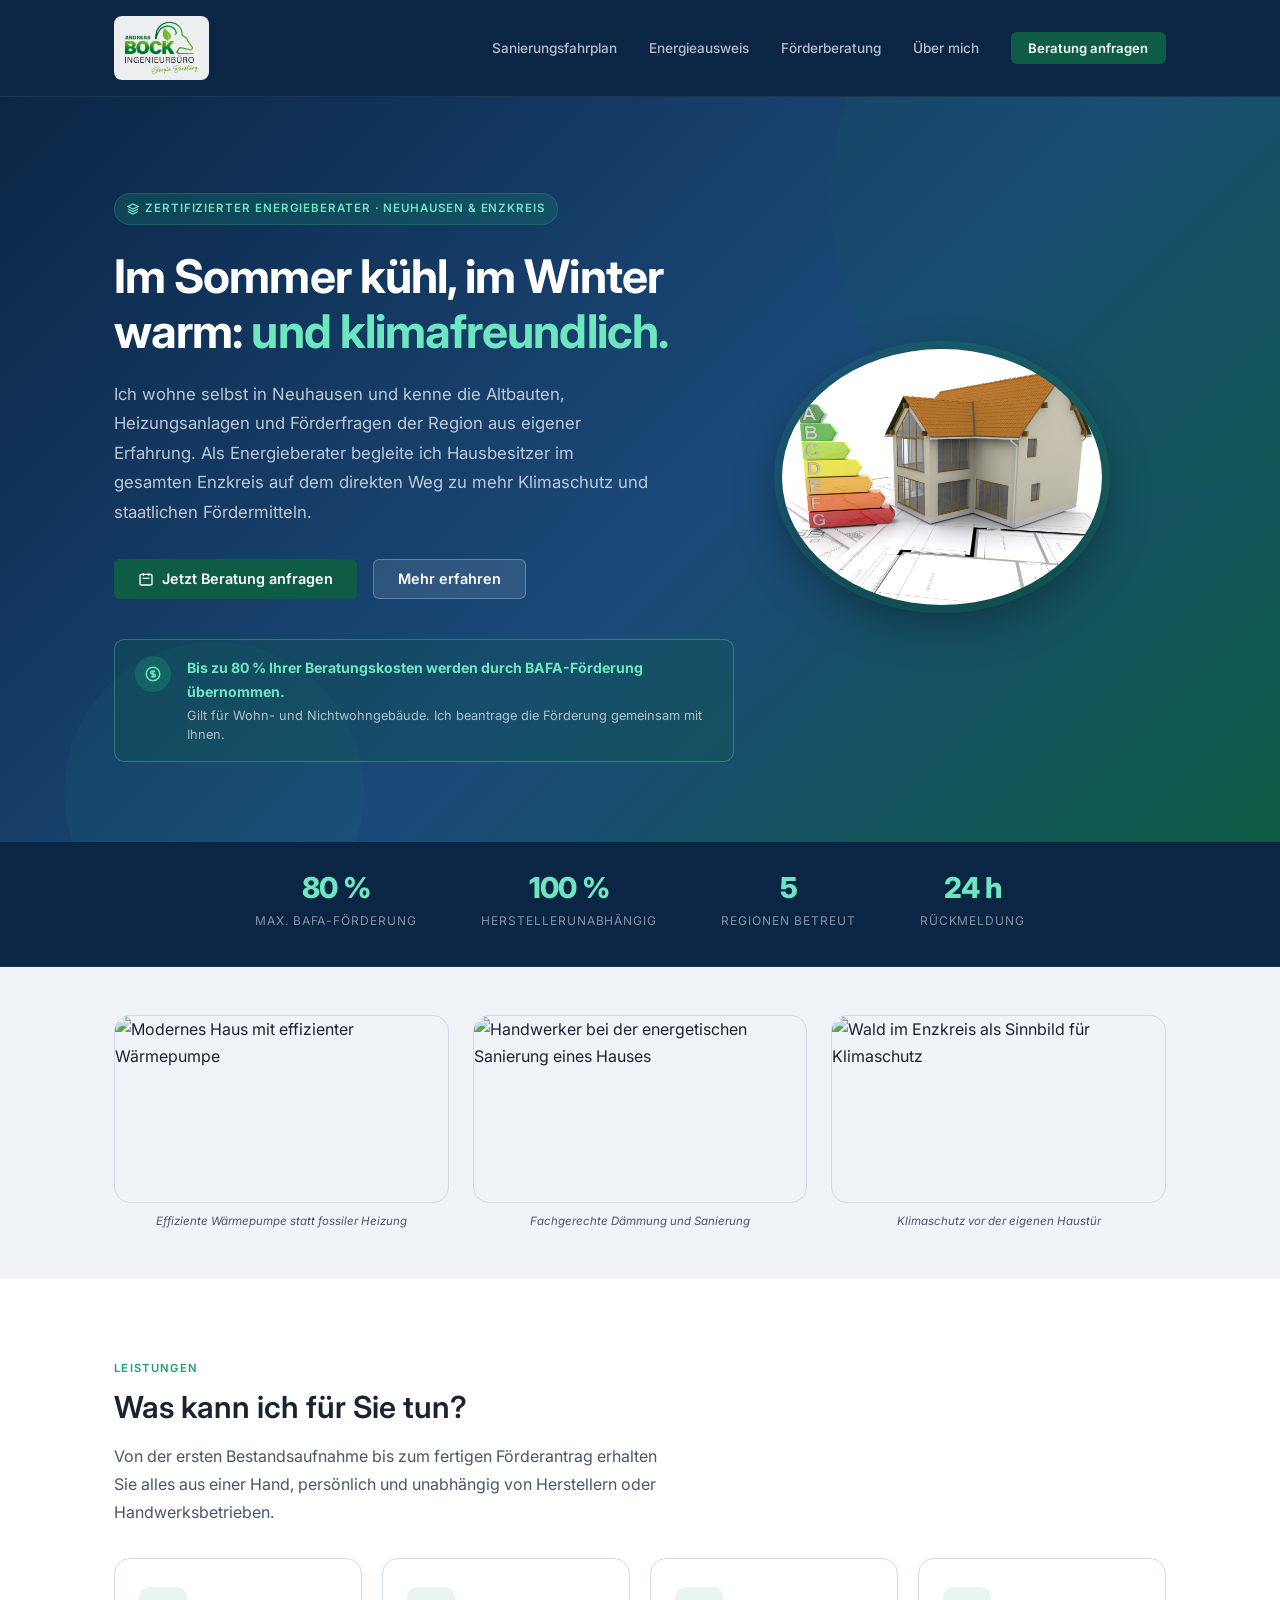
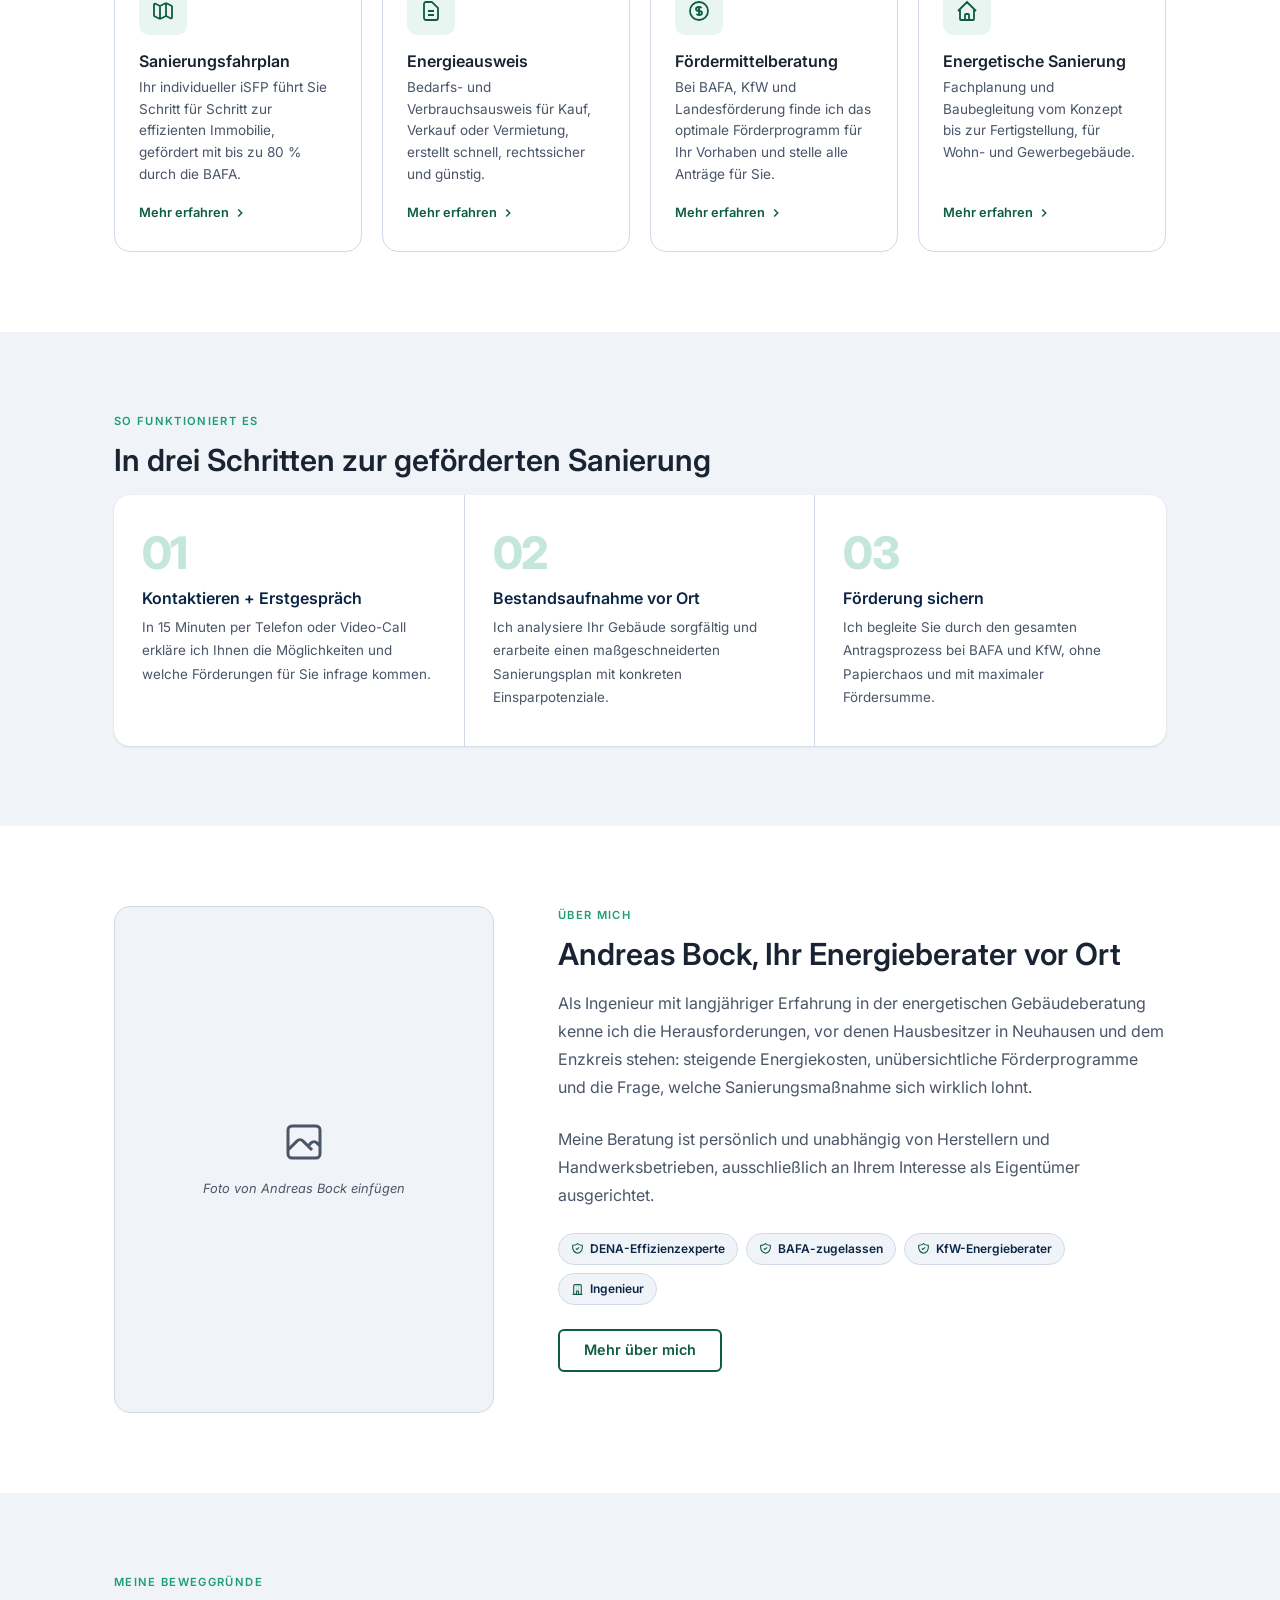
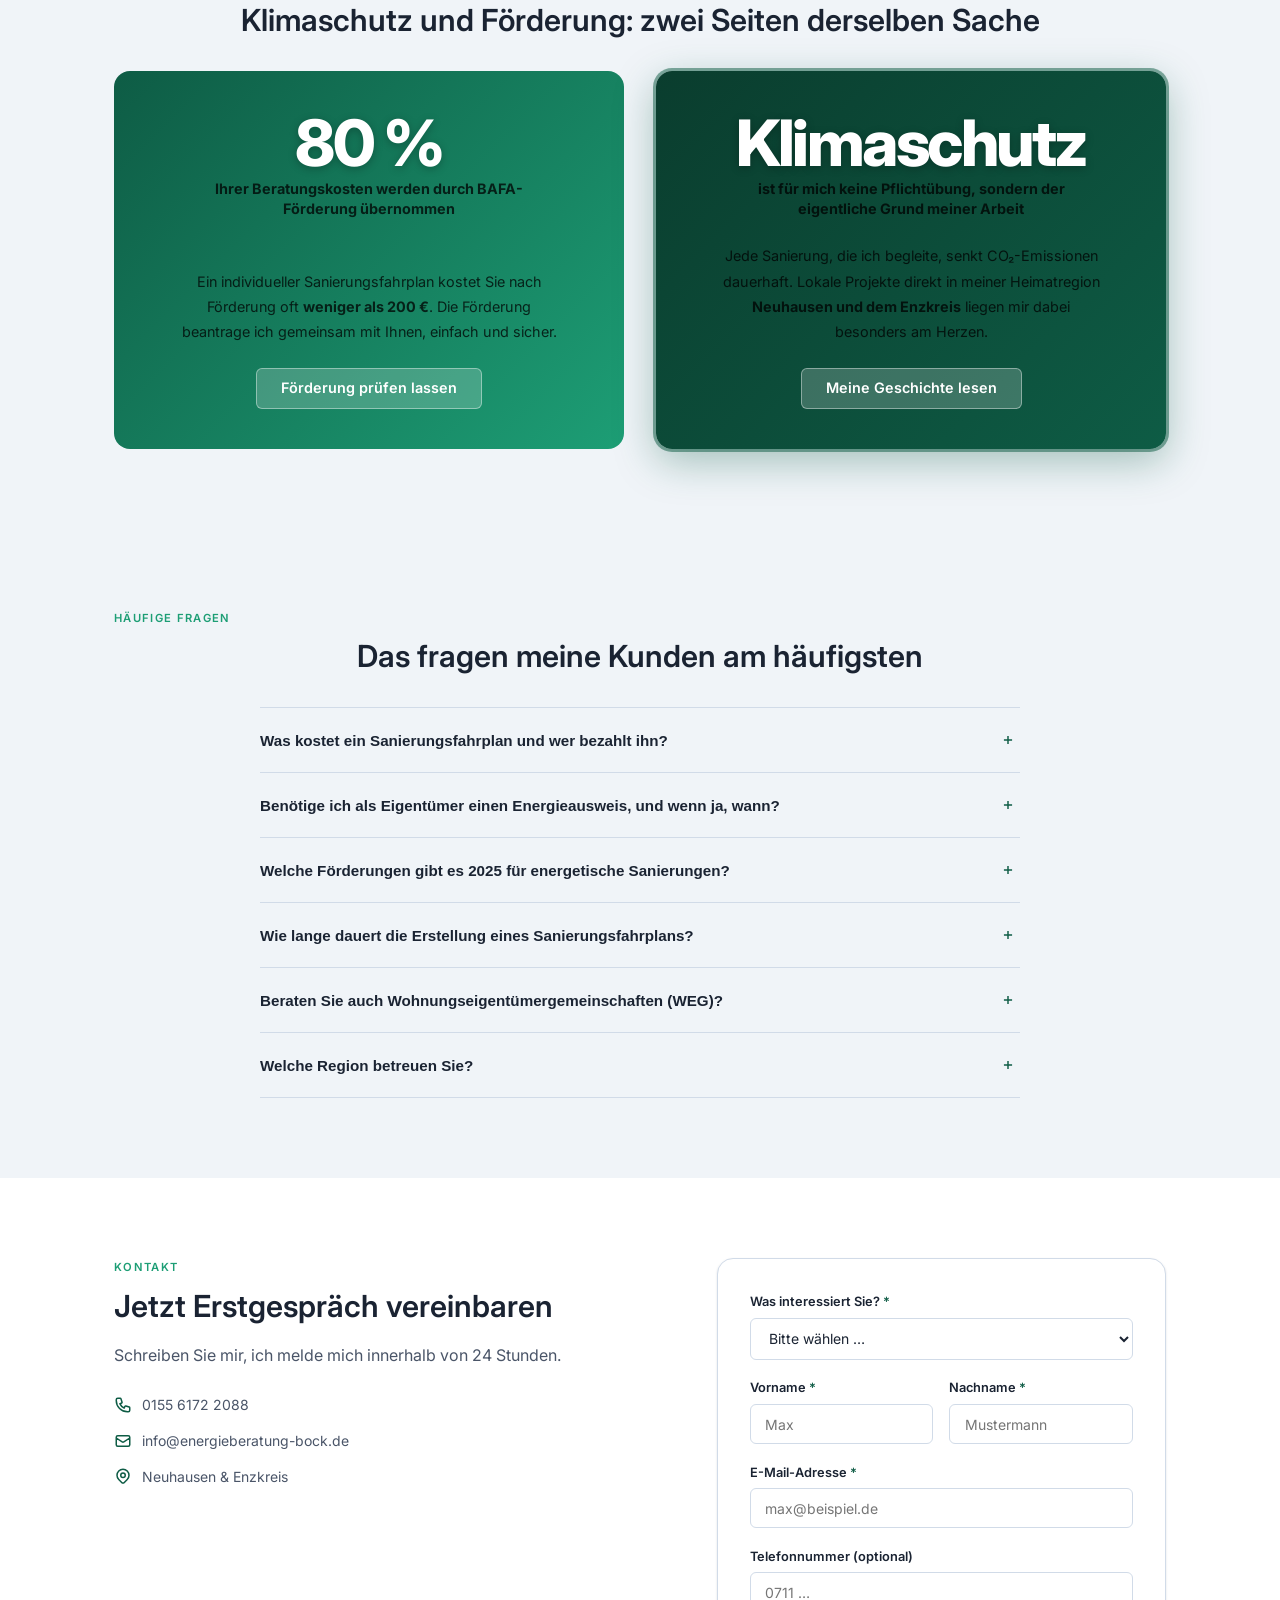
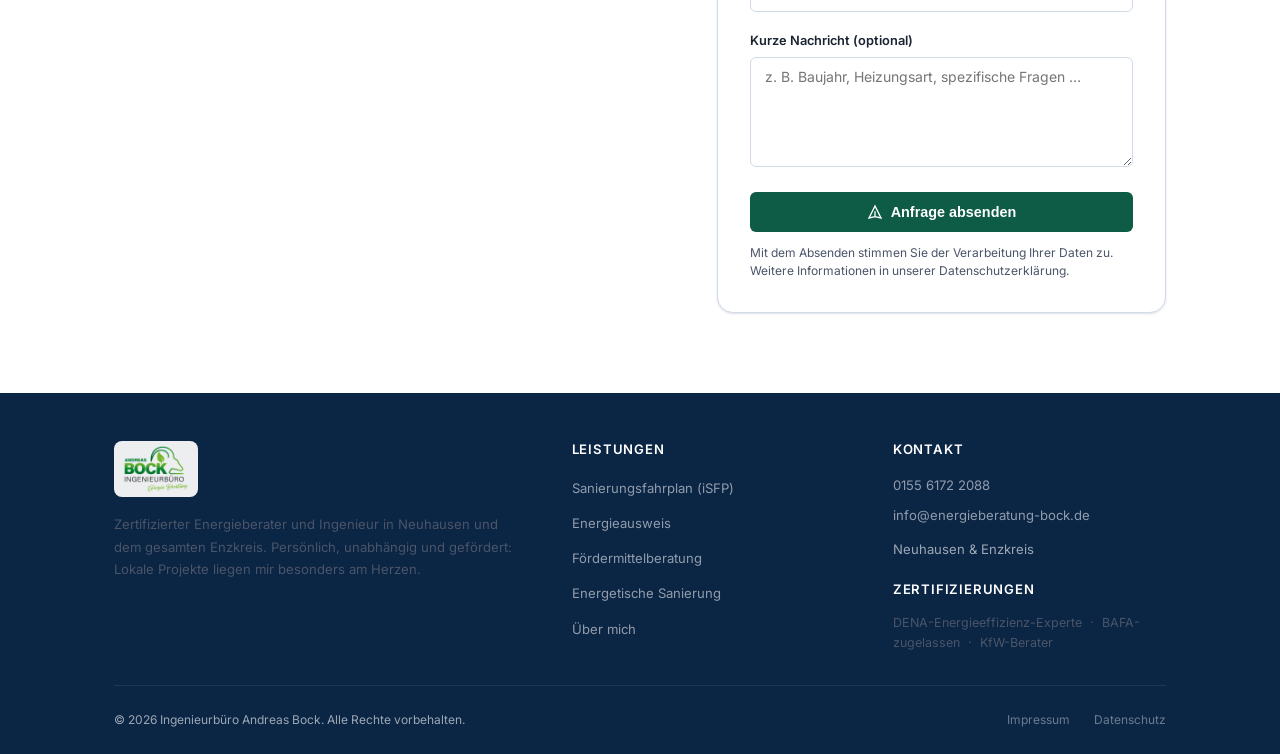
==== index.html @ 3889c7ac "Fingierte Kundenstimmen und Referenzprojekte entfernt - Testimonial-Sektion auf der Startseite entfe" ====
<!DOCTYPE html>
<html lang="de">
<head>
  <meta charset="UTF-8">
  <meta name="viewport" content="width=device-width, initial-scale=1.0">
  <title>Energieberatung Bock | Sanierungsfahrplan &amp; Förderberatung | Neuhausen / Enzkreis</title>
  <meta name="description" content="Zertifizierter Energieberater in Neuhausen und dem gesamten Enzkreis. Sanierungsfahrplan, Energieausweis und BAFA-Förderung bis 80 %. Persönlich, regional, klimabewusst. Jetzt kostenloses Erstgespräch anfragen.">
  <meta name="keywords" content="Energieberatung Neuhausen, Sanierungsfahrplan Enzkreis, Energieberater Pforzheim, BAFA Förderung Enzkreis, Energieausweis Tiefenbronn, iSFP Neuhausen, Klimaschutz Enzkreis">
  <meta name="author" content="Andreas Bock, Ingenieurbüro">
  <meta name="robots" content="index, follow">
  <link rel="canonical" href="https://energieberatung-bock.de/">
  <meta property="og:type" content="website">
  <meta property="og:url" content="https://energieberatung-bock.de/">
  <meta property="og:title" content="Energieberatung Bock | Sanierungsfahrplan &amp; Förderberatung | Neuhausen / Enzkreis">
  <meta property="og:description" content="Zertifizierter Energieberater in Neuhausen und dem Enzkreis. BAFA-Förderung bis 80 %. Persönlich, regional, klimabewusst.">
  <link rel="preconnect" href="https://fonts.googleapis.com">
  <link rel="preconnect" href="https://fonts.gstatic.com" crossorigin>
  <link href="https://fonts.googleapis.com/css2?family=Inter:wght@400;500;600;700;800&display=swap" rel="stylesheet">
  <link rel="stylesheet" href="css/style.css">
  <link rel="shortcut icon" href="favicon.ico">
  <link rel="icon" type="image/png" sizes="32x32" href="favicon.png">
  <link rel="apple-touch-icon" href="favicon.png">
</head>
<body>
  <div id="nav-mount"></div>

  <section class="hero" aria-labelledby="hero-heading">
    <div class="container">
      <div class="hero__inner">
        <div class="hero__content">
        <span class="hero__tag">
          <svg viewBox="0 0 24 24" fill="none" stroke="currentColor" stroke-width="2.5" aria-hidden="true" width="12" height="12"><path d="M12 2L2 7l10 5 10-5-10-5zM2 17l10 5 10-5M2 12l10 5 10-5"/></svg>
          Zertifizierter Energieberater &middot; Neuhausen &amp; Enzkreis
        </span>
        <h1 id="hero-heading">Im Sommer kühl, im Winter warm: <em>und klimafreundlich.</em></h1>
        <p class="hero__sub">Ich wohne selbst in Neuhausen und kenne die Altbauten, Heizungsanlagen und Förderfragen der Region aus eigener Erfahrung. Als Energieberater begleite ich Hausbesitzer im gesamten Enzkreis auf dem direkten Weg zu mehr Klimaschutz und staatlichen Fördermitteln.</p>
        <div class="hero__actions">
          <a href="#kontakt" class="btn btn--primary">
            <svg viewBox="0 0 24 24" fill="none" stroke="currentColor" stroke-width="2" aria-hidden="true" width="16" height="16"><path d="M8 7V3m8 4V3m-9 8h10M5 21h14a2 2 0 002-2V7a2 2 0 00-2-2H5a2 2 0 00-2 2v12a2 2 0 002 2z"/></svg>
            Jetzt Beratung anfragen
          </a>
          <a href="pages/sanierungsfahrplan.html" class="btn btn--ghost">Mehr erfahren</a>
        </div>
        <div class="foerder-banner" role="note">
          <div class="foerder-banner__icon" aria-hidden="true">
            <svg viewBox="0 0 24 24" fill="none" stroke="currentColor" stroke-width="2" width="18" height="18"><path d="M12 8c-1.657 0-3 .895-3 2s1.343 2 3 2 3 .895 3 2-1.343 2-3 2m0-8c1.11 0 2.08.402 2.599 1M12 8V7m0 1v8m0 0v1m0-1c-1.11 0-2.08-.402-2.599-1M21 12a9 9 0 11-18 0 9 9 0 0118 0z"/></svg>
          </div>
          <div class="foerder-banner__text">
            <strong>Bis zu 80 % Ihrer Beratungskosten werden durch BAFA-Förderung übernommen.</strong>
            <p>Gilt für Wohn- und Nichtwohngebäude. Ich beantrage die Förderung gemeinsam mit Ihnen.</p>
          </div>
        </div>
        </div>
        <div class="hero__image" aria-hidden="true">
          <img src="images/hero-energie-illustration.jpg" alt="Illustration der Energieeffizienzklassen A bis G" loading="eager">
        </div>
      </div>
    </div>
  </section>

  <div class="stats-bar">
    <div class="stats-bar__inner">
      <div class="stat"><span class="stat__number">80 %</span><span class="stat__label">Max. BAFA-Förderung</span></div>
      <div class="stat"><span class="stat__number">100 %</span><span class="stat__label">Herstellerunabhängig</span></div>
      <div class="stat"><span class="stat__number">5</span><span class="stat__label">Regionen betreut</span></div>
      <div class="stat"><span class="stat__number">24 h</span><span class="stat__label">Rückmeldung</span></div>
    </div>
  </div>

  <section class="section section--mist" aria-label="Bildergalerie: Energetische Sanierung und Klimaschutz" style="padding-top:3rem; padding-bottom:3rem;">
    <div class="container">
      <div class="grid-3">
        <div>
          <div class="illu-box illu-box--wide">
            <img src="https://images.unsplash.com/photo-1776860155275-eee24bfb1dee?fm=jpg&amp;q=80&amp;w=1200&amp;fit=crop" alt="Modernes Haus mit effizienter Wärmepumpe" loading="lazy">
          </div>
          <p class="illu-caption">Effiziente Wärmepumpe statt fossiler Heizung</p>
        </div>
        <div>
          <div class="illu-box illu-box--wide">
            <img src="https://images.unsplash.com/photo-1482731215275-a1f151646268?fm=jpg&amp;q=80&amp;w=1200&amp;fit=crop" alt="Handwerker bei der energetischen Sanierung eines Hauses" loading="lazy">
          </div>
          <p class="illu-caption">Fachgerechte Dämmung und Sanierung</p>
        </div>
        <div>
          <div class="illu-box illu-box--wide">
            <img src="https://images.unsplash.com/photo-1444419988131-046ed4e5ffd6?fm=jpg&amp;q=80&amp;w=1200&amp;fit=crop" alt="Wald im Enzkreis als Sinnbild für Klimaschutz" loading="lazy">
          </div>
          <p class="illu-caption">Klimaschutz vor der eigenen Haustür</p>
        </div>
      </div>
    </div>
  </section>

  <section class="section" id="leistungen" aria-labelledby="leistungen-heading">
    <div class="container">
      <span class="eyebrow">Leistungen</span>
      <h2 id="leistungen-heading" class="mb-2">Was kann ich für Sie tun?</h2>
      <p class="mb-4" style="max-width:560px;">Von der ersten Bestandsaufnahme bis zum fertigen Förderantrag erhalten Sie alles aus einer Hand, persönlich und unabhängig von Herstellern oder Handwerksbetrieben.</p>
      <div class="grid-4">
        <a href="pages/sanierungsfahrplan.html" class="kachel">
          <div class="kachel__icon" aria-hidden="true"><svg viewBox="0 0 24 24" fill="none" stroke="currentColor" stroke-width="1.8" width="24" height="24"><path d="M9 20l-5.447-2.724A1 1 0 013 16.382V5.618a1 1 0 011.447-.894L9 7m0 13l6-3m-6 3V7m6 10l4.553 2.276A1 1 0 0021 18.382V7.618a1 1 0 00-.553-.894L15 4m0 13V4m0 0L9 7"/></svg></div>
          <h3>Sanierungsfahrplan</h3>
          <p>Ihr individueller iSFP führt Sie Schritt für Schritt zur effizienten Immobilie, gefördert mit bis zu 80 % durch die BAFA.</p>
          <span class="kachel__link" aria-hidden="true">Mehr erfahren <svg viewBox="0 0 24 24" fill="none" stroke="currentColor" stroke-width="2.5" width="14" height="14"><path d="M9 18l6-6-6-6"/></svg></span>
        </a>
        <a href="pages/energieausweis.html" class="kachel">
          <div class="kachel__icon" aria-hidden="true"><svg viewBox="0 0 24 24" fill="none" stroke="currentColor" stroke-width="1.8" width="24" height="24"><path d="M9 12h6m-6 4h6m2 5H7a2 2 0 01-2-2V5a2 2 0 012-2h5.586a1 1 0 01.707.293l5.414 5.414a1 1 0 01.293.707V19a2 2 0 01-2 2z"/></svg></div>
          <h3>Energieausweis</h3>
          <p>Bedarfs- und Verbrauchsausweis für Kauf, Verkauf oder Vermietung, erstellt schnell, rechtssicher und günstig.</p>
          <span class="kachel__link" aria-hidden="true">Mehr erfahren <svg viewBox="0 0 24 24" fill="none" stroke="currentColor" stroke-width="2.5" width="14" height="14"><path d="M9 18l6-6-6-6"/></svg></span>
        </a>
        <a href="pages/foerdermittelberatung.html" class="kachel">
          <div class="kachel__icon" aria-hidden="true"><svg viewBox="0 0 24 24" fill="none" stroke="currentColor" stroke-width="1.8" width="24" height="24"><path d="M12 8c-1.657 0-3 .895-3 2s1.343 2 3 2 3 .895 3 2-1.343 2-3 2m0-8c1.11 0 2.08.402 2.599 1M12 8V7m0 1v8m0 0v1m0-1c-1.11 0-2.08-.402-2.599-1M21 12a9 9 0 11-18 0 9 9 0 0118 0z"/></svg></div>
          <h3>Fördermittelberatung</h3>
          <p>Bei BAFA, KfW und Landesförderung finde ich das optimale Förderprogramm für Ihr Vorhaben und stelle alle Anträge für Sie.</p>
          <span class="kachel__link" aria-hidden="true">Mehr erfahren <svg viewBox="0 0 24 24" fill="none" stroke="currentColor" stroke-width="2.5" width="14" height="14"><path d="M9 18l6-6-6-6"/></svg></span>
        </a>
        <a href="pages/energetische-sanierung.html" class="kachel">
          <div class="kachel__icon" aria-hidden="true"><svg viewBox="0 0 24 24" fill="none" stroke="currentColor" stroke-width="1.8" width="24" height="24"><path d="M3 12l2-2m0 0l7-7 7 7M5 10v10a1 1 0 001 1h3m10-11l2 2m-2-2v10a1 1 0 01-1 1h-3m-6 0a1 1 0 001-1v-4a1 1 0 011-1h2a1 1 0 011 1v4a1 1 0 001 1m-6 0h6"/></svg></div>
          <h3>Energetische Sanierung</h3>
          <p>Fachplanung und Baubegleitung vom Konzept bis zur Fertigstellung, für Wohn- und Gewerbegebäude.</p>
          <span class="kachel__link" aria-hidden="true">Mehr erfahren <svg viewBox="0 0 24 24" fill="none" stroke="currentColor" stroke-width="2.5" width="14" height="14"><path d="M9 18l6-6-6-6"/></svg></span>
        </a>
      </div>
    </div>
  </section>

  <section class="section section--mist" aria-labelledby="prozess-heading">
    <div class="container">
      <span class="eyebrow">So funktioniert es</span>
      <h2 id="prozess-heading" class="mb-2">In drei Schritten zur geförderten Sanierung</h2>
      <div class="prozess-steps">
        <div class="prozess-step"><div class="prozess-step__num">01</div><h3>Kontaktieren + Erstgespräch</h3><p>In 15 Minuten per Telefon oder Video-Call erkläre ich Ihnen die Möglichkeiten und welche Förderungen für Sie infrage kommen.</p></div>
        <div class="prozess-step"><div class="prozess-step__num">02</div><h3>Bestandsaufnahme vor Ort</h3><p>Ich analysiere Ihr Gebäude sorgfältig und erarbeite einen maßgeschneiderten Sanierungsplan mit konkreten Einsparpotenziale.</p></div>
        <div class="prozess-step"><div class="prozess-step__num">03</div><h3>Förderung sichern</h3><p>Ich begleite Sie durch den gesamten Antragsprozess bei BAFA und KfW, ohne Papierchaos und mit maximaler Fördersumme.</p></div>
      </div>
    </div>
  </section>

  <section class="section" aria-labelledby="ueber-heading">
    <div class="container">
      <div class="ueber-grid">
        <div class="illu-box illu-box--tall" style="display:flex; align-items:center; justify-content:center; flex-direction:column; gap:0.75rem; background:var(--mist);">
          <svg viewBox="0 0 24 24" fill="none" stroke="var(--slate)" stroke-width="1.5" width="48" height="48" aria-hidden="true"><path d="M4 16l4.586-4.586a2 2 0 012.828 0L16 16m-2-2l1.586-1.586a2 2 0 012.828 0L20 14M14 8h.01M6 20h12a2 2 0 002-2V6a2 2 0 00-2-2H6a2 2 0 00-2 2v12a2 2 0 002 2z"/></svg>
          <p style="font-size:0.8rem; color:var(--slate); font-style:italic; text-align:center; padding:0 1.5rem;">Foto von Andreas Bock einfügen</p>
        </div>
        <div>
          <span class="eyebrow">Über mich</span>
          <h2 id="ueber-heading" class="mb-2">Andreas Bock, Ihr Energieberater vor Ort</h2>
          <p class="mb-3">Als Ingenieur mit langjähriger Erfahrung in der energetischen Gebäudeberatung kenne ich die Herausforderungen, vor denen Hausbesitzer in Neuhausen und dem Enzkreis stehen: steigende Energiekosten, unübersichtliche Förderprogramme und die Frage, welche Sanierungsmaßnahme sich wirklich lohnt.</p>
          <p class="mb-3">Meine Beratung ist persönlich und unabhängig von Herstellern und Handwerksbetrieben, ausschließlich an Ihrem Interesse als Eigentümer ausgerichtet.</p>
          <div class="zertifikate">
            <span class="zert-badge"><svg viewBox="0 0 24 24" fill="none" stroke="currentColor" stroke-width="2" width="13" height="13" aria-hidden="true"><path d="M9 12l2 2 4-4m5.618-4.016A11.955 11.955 0 0112 2.944a11.955 11.955 0 01-8.618 3.04A12.02 12.02 0 003 9c0 5.591 3.824 10.29 9 11.622 5.176-1.332 9-6.03 9-11.622 0-1.042-.133-2.052-.382-3.016z"/></svg>DENA-Effizienzexperte</span>
            <span class="zert-badge"><svg viewBox="0 0 24 24" fill="none" stroke="currentColor" stroke-width="2" width="13" height="13" aria-hidden="true"><path d="M9 12l2 2 4-4m5.618-4.016A11.955 11.955 0 0112 2.944a11.955 11.955 0 01-8.618 3.04A12.02 12.02 0 003 9c0 5.591 3.824 10.29 9 11.622 5.176-1.332 9-6.03 9-11.622 0-1.042-.133-2.052-.382-3.016z"/></svg>BAFA-zugelassen</span>
            <span class="zert-badge"><svg viewBox="0 0 24 24" fill="none" stroke="currentColor" stroke-width="2" width="13" height="13" aria-hidden="true"><path d="M9 12l2 2 4-4m5.618-4.016A11.955 11.955 0 0112 2.944a11.955 11.955 0 01-8.618 3.04A12.02 12.02 0 003 9c0 5.591 3.824 10.29 9 11.622 5.176-1.332 9-6.03 9-11.622 0-1.042-.133-2.052-.382-3.016z"/></svg>KfW-Energieberater</span>
            <span class="zert-badge"><svg viewBox="0 0 24 24" fill="none" stroke="currentColor" stroke-width="2" width="13" height="13" aria-hidden="true"><path d="M19 21V5a2 2 0 00-2-2H7a2 2 0 00-2 2v16m14 0h2m-2 0h-5m-9 0H3m2 0h5M9 7h1m-1 4h1m4-4h1m-1 4h1m-5 10v-5a1 1 0 011-1h2a1 1 0 011 1v5m-4 0h4"/></svg>Ingenieur</span>
          </div>
          <div class="mt-3"><a href="pages/ueber-mich.html" class="btn btn--outline">Mehr über mich</a></div>
        </div>
      </div>
    </div>
  </section>

  <section class="section section--mist" aria-labelledby="werte-heading">
    <div class="container">
      <span class="eyebrow">Meine Beweggründe</span>
      <h2 id="werte-heading" class="mb-4 text-center">Klimaschutz und Förderung: zwei Seiten derselben Sache</h2>
      <div class="grid-2 grid-2--stretch">
        <div class="foerder-highlight">
          <div class="foerder-highlight__num" aria-label="80 Prozent">80 %</div>
          <p class="foerder-highlight__label">Ihrer Beratungskosten werden durch BAFA-Förderung übernommen</p>
          <p>Ein individueller Sanierungsfahrplan kostet Sie nach Förderung oft <strong>weniger als 200 €</strong>. Die Förderung beantrage ich gemeinsam mit Ihnen, einfach und sicher.</p>
          <a href="#kontakt" class="btn btn--primary" style="background:rgba(255,255,255,0.2);border:1px solid rgba(255,255,255,0.4);">Förderung prüfen lassen</a>
        </div>
        <div class="foerder-highlight foerder-highlight--klima" style="background:linear-gradient(135deg, #0a3d2e, var(--forest));">
          <div class="foerder-highlight__num" aria-label="Klimaschutz">Klimaschutz</div>
          <p class="foerder-highlight__label">ist für mich keine Pflichtübung, sondern der eigentliche Grund meiner Arbeit</p>
          <p>Jede Sanierung, die ich begleite, senkt CO₂-Emissionen dauerhaft. Lokale Projekte direkt in meiner Heimatregion <strong>Neuhausen und dem Enzkreis</strong> liegen mir dabei besonders am Herzen.</p>
          <a href="pages/ueber-mich.html" class="btn btn--primary" style="background:rgba(255,255,255,0.2);border:1px solid rgba(255,255,255,0.4);">Meine Geschichte lesen</a>
        </div>
      </div>
    </div>
  </section>

  <section class="section section--mist" id="faq" aria-labelledby="faq-heading">
    <div class="container">
      <span class="eyebrow">Häufige Fragen</span>
      <h2 id="faq-heading" class="mb-4 text-center">Das fragen meine Kunden am häufigsten</h2>
      <div class="faq-list">
        <div class="faq-item"><button class="faq-btn" aria-expanded="false"><span class="faq-btn__text">Was kostet ein Sanierungsfahrplan und wer bezahlt ihn?</span><span class="faq-btn__icon" aria-hidden="true"><svg viewBox="0 0 24 24" fill="none" stroke="currentColor" stroke-width="2.5" width="14" height="14"><path d="M12 5v14M5 12h14"/></svg></span></button><div class="faq-answer"><p>Die Gesamtkosten für einen individuellen Sanierungsfahrplan (iSFP) liegen je nach Gebäudegröße zwischen 1.500 und 2.500 &euro;. Die BAFA fördert die Erstellung mit bis zu 80 % des Beratungshonorars, Ihr Eigenanteil beträgt damit häufig weniger als 200 &euro;. Ich beantrage die Förderung vollständig für Sie.</p></div></div>
        <div class="faq-item"><button class="faq-btn" aria-expanded="false"><span class="faq-btn__text">Benötige ich als Eigentümer einen Energieausweis, und wenn ja, wann?</span><span class="faq-btn__icon" aria-hidden="true"><svg viewBox="0 0 24 24" fill="none" stroke="currentColor" stroke-width="2.5" width="14" height="14"><path d="M12 5v14M5 12h14"/></svg></span></button><div class="faq-answer"><p>Ja. Laut Gebäudeenergiegesetz (GEG) ist ein gültiger Energieausweis bei Verkauf, Neuvermietung und Verpachtung Pflicht. Er muss Interessenten bei der Besichtigung vorgelegt werden. Fehlt er, droht ein Bußgeld von bis zu 15.000 &euro;. Ich stelle ihn rechtssicher in fünf bis sieben Werktagen aus.</p></div></div>
        <div class="faq-item"><button class="faq-btn" aria-expanded="false"><span class="faq-btn__text">Welche Förderungen gibt es 2025 für energetische Sanierungen?</span><span class="faq-btn__icon" aria-hidden="true"><svg viewBox="0 0 24 24" fill="none" stroke="currentColor" stroke-width="2.5" width="14" height="14"><path d="M12 5v14M5 12h14"/></svg></span></button><div class="faq-answer"><p>Die wichtigsten Programme 2025 sind: BEG über die KfW mit Zuschüssen oder Krediten, BAFA-Förderung für Energieberatung und Sanierungsplanung sowie Landesförderungen in Baden-Württemberg. Die optimale Kombination erarbeiten wir gemeinsam im Erstgespräch.</p></div></div>
        <div class="faq-item"><button class="faq-btn" aria-expanded="false"><span class="faq-btn__text">Wie lange dauert die Erstellung eines Sanierungsfahrplans?</span><span class="faq-btn__icon" aria-hidden="true"><svg viewBox="0 0 24 24" fill="none" stroke="currentColor" stroke-width="2.5" width="14" height="14"><path d="M12 5v14M5 12h14"/></svg></span></button><div class="faq-answer"><p>Nach dem Ortstermin dauert die Erstellung des iSFP in der Regel zwei bis vier Wochen. Anschließend stelle ich Ihnen den fertigen Fahrplan vor und beantrage direkt die BAFA-Förderung.</p></div></div>
        <div class="faq-item"><button class="faq-btn" aria-expanded="false"><span class="faq-btn__text">Beraten Sie auch Wohnungseigentümergemeinschaften (WEG)?</span><span class="faq-btn__icon" aria-hidden="true"><svg viewBox="0 0 24 24" fill="none" stroke="currentColor" stroke-width="2.5" width="14" height="14"><path d="M12 5v14M5 12h14"/></svg></span></button><div class="faq-answer"><p>Ja, ich berate Eigentümer von Einfamilienhäusern, WEGs, Mehrfamilienhäuser und Gewerbeimmobilien. Für WEGs gibt es spezielle Förderprogramme, sprechen Sie mich einfach an. Das Erstgespräch ist immer kostenlos.</p></div></div>
        <div class="faq-item"><button class="faq-btn" aria-expanded="false"><span class="faq-btn__text">Welche Region betreuen Sie?</span><span class="faq-btn__icon" aria-hidden="true"><svg viewBox="0 0 24 24" fill="none" stroke="currentColor" stroke-width="2.5" width="14" height="14"><path d="M12 5v14M5 12h14"/></svg></span></button><div class="faq-answer"><p>Mein Einzugsgebiet ist in erster Linie Neuhausen und der gesamte Enzkreis, dazu zähle ich auch Pforzheim, Tiefenbronn, Bad Liebenzell und Weil der Stadt. Lokale Projekte direkt in meiner Heimatregion liegen mir besonders am Herzen. Bei Bedarf berate ich auch in etwas weiter entfernten Gemeinden, sprechen Sie mich dazu einfach an.</p></div></div>
      </div>
      <script type="application/ld+json">{"@context":"https://schema.org","@type":"FAQPage","mainEntity":[{"@type":"Question","name":"Was kostet ein Sanierungsfahrplan und wer bezahlt ihn?","acceptedAnswer":{"@type":"Answer","text":"Kosten 1.500 bis 2.500 €, BAFA fördert bis 80 %, Eigenanteil oft unter 200 €."}},{"@type":"Question","name":"Benötige ich als Eigentümer einen Energieausweis?","acceptedAnswer":{"@type":"Answer","text":"Ja, bei Verkauf/Vermietung laut GEG Pflicht. Fehlt er, drohen bis 15.000 € Bußgeld."}},{"@type":"Question","name":"Welche Förderungen gibt es 2025?","acceptedAnswer":{"@type":"Answer","text":"BEG (KfW), BAFA-Energieberatung, Landesförderung Baden-Württemberg."}}]}</script>
    </div>
  </section>

  <section class="section" id="kontakt" aria-labelledby="kontakt-heading">
    <div class="container">
      <div class="kontakt-wrapper">
        <div class="kontakt-info">
          <span class="eyebrow">Kontakt</span>
          <h2 id="kontakt-heading">Jetzt Erstgespräch vereinbaren</h2>
          <p>Schreiben Sie mir, ich melde mich innerhalb von 24 Stunden.</p>
          <div class="kontakt-details">
            <div class="kontakt-detail"><svg viewBox="0 0 24 24" fill="none" stroke="currentColor" stroke-width="2" width="18" height="18" aria-hidden="true"><path d="M3 5a2 2 0 012-2h3.28a1 1 0 01.948.684l1.498 4.493a1 1 0 01-.502 1.21l-2.257 1.13a11.042 11.042 0 005.516 5.516l1.13-2.257a1 1 0 011.21-.502l4.493 1.498a1 1 0 01.684.949V19a2 2 0 01-2 2h-1C9.716 21 3 14.284 3 6V5z"/></svg><a href="tel:+4915561722088">0155 6172 2088</a></div>
            <div class="kontakt-detail"><svg viewBox="0 0 24 24" fill="none" stroke="currentColor" stroke-width="2" width="18" height="18" aria-hidden="true"><path d="M3 8l7.89 5.26a2 2 0 002.22 0L21 8M5 19h14a2 2 0 002-2V7a2 2 0 00-2-2H5a2 2 0 00-2 2v10a2 2 0 002 2z"/></svg><a href="mailto:info@energieberatung-bock.de">info@energieberatung-bock.de</a></div>
            <div class="kontakt-detail"><svg viewBox="0 0 24 24" fill="none" stroke="currentColor" stroke-width="2" width="18" height="18" aria-hidden="true"><path d="M17.657 16.657L13.414 20.9a1.998 1.998 0 01-2.827 0l-4.244-4.243a8 8 0 1111.314 0z"/><path d="M15 11a3 3 0 11-6 0 3 3 0 016 0z"/></svg><span>Neuhausen &amp; Enzkreis</span></div>
          </div>
        </div>
        <div class="form-card">
          <form id="kontaktform" novalidate aria-label="Kontaktformular">
            <div class="form-group"><label for="interesse">Was interessiert Sie? <span aria-hidden="true" style="color:var(--forest);">*</span></label><select id="interesse" name="interesse" required><option value="">Bitte wählen …</option><option value="sanierungsfahrplan">Sanierungsfahrplan (iSFP)</option><option value="energieausweis">Energieausweis</option><option value="foerderberatung">Fördermittelberatung (BAFA / KfW)</option><option value="sanierung">Energetische Sanierung / Baubegleitung</option><option value="sonstiges">Allgemeine Frage</option></select></div>
            <div class="form-row">
              <div class="form-group"><label for="vorname">Vorname <span aria-hidden="true" style="color:var(--forest);">*</span></label><input type="text" id="vorname" name="vorname" placeholder="Max" required autocomplete="given-name"></div>
              <div class="form-group"><label for="nachname">Nachname <span aria-hidden="true" style="color:var(--forest);">*</span></label><input type="text" id="nachname" name="nachname" placeholder="Mustermann" required autocomplete="family-name"></div>
            </div>
            <div class="form-group"><label for="email">E-Mail-Adresse <span aria-hidden="true" style="color:var(--forest);">*</span></label><input type="email" id="email" name="email" placeholder="max@beispiel.de" required autocomplete="email"></div>
            <div class="form-group"><label for="telefon">Telefonnummer (optional)</label><input type="tel" id="telefon" name="telefon" placeholder="0711 …" autocomplete="tel"></div>
            <div class="form-group"><label for="nachricht">Kurze Nachricht (optional)</label><textarea id="nachricht" name="nachricht" placeholder="z. B. Baujahr, Heizungsart, spezifische Fragen …"></textarea></div>
            <button type="submit" class="btn btn--primary btn--full"><svg viewBox="0 0 24 24" fill="none" stroke="currentColor" stroke-width="2" width="16" height="16" aria-hidden="true"><path d="M12 19l9 2-9-18-9 18 9-2zm0 0v-8"/></svg>Anfrage absenden</button>
            <p class="form-note">Mit dem Absenden stimmen Sie der Verarbeitung Ihrer Daten zu. Weitere Informationen in unserer <a href="pages/datenschutz.html">Datenschutzerklärung</a>.</p>
            <p class="form-error" id="form-error" role="alert" style="display:none; color:#C0392B; font-size:0.85rem; margin-top:0.75rem;"></p>
          </form>
          <div class="form-success" id="form-success" role="status" aria-live="polite">Vielen Dank für Ihre Anfrage! Ich melde mich innerhalb von 24 Stunden.</div>
        </div>
      </div>
    </div>
  </section>

  <div id="footer-mount"></div>
  <script src="js/components.js"></script>
  <script src="js/main.js"></script>
</body>
</html>
---- css/style.css ----
/* ============================================================
   ENERGIEBERATUNG BOCK — Design System
   Palette:
     Navy      #0B2545  (primary, nav, footer)
     Steel     #1B4A7A  (hero gradient mid)
     Forest    #0E5C45  (accent green, CTAs)
     Moss      #1D9E75  (hover, highlights)
     Mist      #F0F4F8  (section backgrounds)
     Chalk     #FFFFFF  (cards, surfaces)
     Ink       #1A2332  (body text)
     Slate     #4A5568  (secondary text)
     Border    #D1DBE8  (dividers, card borders)
   ============================================================ */

:root {
  --navy:   #0B2545;
  --steel:  #1B4A7A;
  --forest: #0E5C45;
  --moss:   #1D9E75;
  --mist:   #F0F4F8;
  --chalk:  #FFFFFF;
  --ink:    #1A2332;
  --slate:  #4A5568;
  --border: #D1DBE8;
  --radius-sm: 6px;
  --radius-md: 10px;
  --radius-lg: 16px;
  --shadow-sm: 0 1px 3px rgba(11,37,69,0.08), 0 1px 2px rgba(11,37,69,0.06);
  --shadow-md: 0 4px 16px rgba(11,37,69,0.10);
  --transition: 0.2s ease;
}

*, *::before, *::after { box-sizing: border-box; margin: 0; padding: 0; }

html { scroll-behavior: smooth; font-size: 16px; }

body {
  font-family: 'Inter', system-ui, -apple-system, sans-serif;
  color: var(--ink);
  background: var(--chalk);
  line-height: 1.7;
  -webkit-font-smoothing: antialiased;
}

img { max-width: 100%; display: block; }
a { color: inherit; text-decoration: none; }

/* ── TYPOGRAPHY ── */
h1, h2, h3, h4 { line-height: 1.25; font-weight: 600; color: var(--ink); }
h1 { font-size: clamp(1.75rem, 4vw, 2.6rem); }
h2 { font-size: clamp(1.4rem, 3vw, 1.9rem); }
h3 { font-size: 1.1rem; }
h4 { font-size: 0.95rem; }
p  { color: var(--slate); line-height: 1.75; }

.eyebrow {
  font-size: 0.7rem;
  font-weight: 600;
  letter-spacing: 0.12em;
  text-transform: uppercase;
  color: var(--moss);
  margin-bottom: 0.6rem;
  display: block;
}

/* ── LAYOUT ── */
.container { max-width: 1100px; margin: 0 auto; padding: 0 1.5rem; }
.section { padding: 5rem 0; }
.section--mist { background: var(--mist); }
.section--navy { background: var(--navy); }

.grid-2 { display: grid; grid-template-columns: 1fr 1fr; gap: 2rem; align-items: center; }
.grid-2--stretch { align-items: stretch; }
.grid-3 { display: grid; grid-template-columns: repeat(3, 1fr); gap: 1.5rem; }
.grid-4 { display: grid; grid-template-columns: repeat(4, 1fr); gap: 1.25rem; }

/* ── NAVIGATION ── */
.nav {
  background: var(--navy);
  position: sticky;
  top: 0;
  z-index: 100;
  border-bottom: 1px solid rgba(255,255,255,0.08);
}
.nav__inner {
  display: flex;
  align-items: center;
  justify-content: space-between;
  padding: 1rem 1.5rem;
  max-width: 1100px;
  margin: 0 auto;
}
.nav__logo {
  display: flex;
  align-items: center;
  color: var(--chalk);
}
.nav__logo-img {
  height: 64px;
  width: auto;
  display: block;
  border-radius: 8px;
  padding: 4px 8px;
  background: rgba(255,255,255,0.92);
}
.nav__logo-name {
  font-size: 1rem;
  font-weight: 700;
  letter-spacing: -0.01em;
  line-height: 1.1;
}
.nav__logo-sub {
  font-size: 0.65rem;
  letter-spacing: 0.08em;
  text-transform: uppercase;
  color: rgba(255,255,255,0.5);
  margin-top: 1px;
}
.nav__links {
  display: flex;
  align-items: center;
  gap: 2rem;
  list-style: none;
}
.nav__links a {
  font-size: 0.85rem;
  color: rgba(255,255,255,0.7);
  font-weight: 500;
  transition: color var(--transition);
}
.nav__links a:hover { color: var(--chalk); }
.nav__cta {
  background: var(--forest);
  color: var(--chalk) !important;
  padding: 0.5rem 1.1rem;
  border-radius: var(--radius-sm);
  font-size: 0.82rem !important;
  font-weight: 600 !important;
  transition: background var(--transition) !important;
}
.nav__cta:hover { background: var(--moss) !important; }

.nav__burger {
  display: none;
  flex-direction: column;
  gap: 5px;
  background: none;
  border: none;
  cursor: pointer;
  padding: 4px;
}
.nav__burger span {
  display: block;
  width: 22px;
  height: 2px;
  background: var(--chalk);
  border-radius: 2px;
  transition: var(--transition);
}

/* ── HERO ── */
.hero {
  background: linear-gradient(135deg, var(--navy) 0%, var(--steel) 55%, var(--forest) 100%);
  padding: 6rem 0 5rem;
  position: relative;
  overflow: hidden;
}
.hero::before {
  content: '';
  position: absolute;
  width: 600px;
  height: 600px;
  border-radius: 50%;
  background: rgba(14,92,69,0.15);
  top: -200px;
  right: -150px;
}
.hero::after {
  content: '';
  position: absolute;
  width: 300px;
  height: 300px;
  border-radius: 50%;
  background: rgba(29,158,117,0.08);
  bottom: -100px;
  left: 5%;
}
.hero__inner {
  position: relative;
  z-index: 1;
  display: flex;
  align-items: center;
  gap: 3rem;
}
.hero__content {
  flex: 1 1 480px;
  max-width: 620px;
}
.hero__image {
  flex: 0 0 320px;
  display: flex;
  align-items: center;
  justify-content: center;
}
.hero__image img {
  width: 100%;
  max-width: 380px;
  border-radius: 50%;
  box-shadow: 0 0 0 8px rgba(29,158,117,0.18), 0 16px 48px rgba(0,0,0,0.4);
  background: rgba(255,255,255,0.05);
}
.hero__tag {
  display: inline-flex;
  align-items: center;
  gap: 6px;
  background: rgba(29,158,117,0.2);
  border: 1px solid rgba(29,158,117,0.35);
  color: #6EE7C0;
  font-size: 0.72rem;
  font-weight: 600;
  letter-spacing: 0.08em;
  text-transform: uppercase;
  padding: 5px 12px;
  border-radius: 100px;
  margin-bottom: 1.5rem;
}
.hero__tag svg { width: 12px; height: 12px; }
.hero h1 {
  color: var(--chalk);
  font-size: clamp(1.9rem, 4.5vw, 2.9rem);
  font-weight: 700;
  line-height: 1.2;
  margin-bottom: 1.25rem;
  letter-spacing: -0.02em;
}
.hero h1 em {
  font-style: normal;
  color: #6EE7C0;
}
.hero__sub {
  color: rgba(255,255,255,0.72);
  font-size: 1.05rem;
  margin-bottom: 2rem;
  max-width: 540px;
}
.hero__actions { display: flex; gap: 1rem; flex-wrap: wrap; align-items: center; }

/* ── BUTTONS ── */
.btn {
  display: inline-flex;
  align-items: center;
  gap: 8px;
  padding: 0.75rem 1.5rem;
  border-radius: var(--radius-sm);
  font-size: 0.9rem;
  font-weight: 600;
  cursor: pointer;
  border: none;
  transition: all var(--transition);
  text-decoration: none;
  line-height: 1;
}
.btn--primary {
  background: var(--forest);
  color: var(--chalk);
}
.btn--primary:hover { background: var(--moss); transform: translateY(-1px); }
.btn--ghost {
  background: rgba(255,255,255,0.1);
  color: var(--chalk);
  border: 1px solid rgba(255,255,255,0.25);
}
.btn--ghost:hover { background: rgba(255,255,255,0.18); }
.btn--outline {
  background: transparent;
  color: var(--forest);
  border: 2px solid var(--forest);
}
.btn--outline:hover { background: var(--forest); color: var(--chalk); }
.btn--full { width: 100%; justify-content: center; }
.btn svg { width: 16px; height: 16px; flex-shrink: 0; }

/* ── FÖRDER-BANNER ── */
.foerder-banner {
  background: rgba(14,92,69,0.25);
  border: 1px solid rgba(110,231,192,0.3);
  border-radius: var(--radius-md);
  padding: 1rem 1.25rem;
  display: flex;
  align-items: flex-start;
  gap: 1rem;
  margin-top: 2.5rem;
  max-width: 620px;
}
.foerder-banner__icon {
  width: 36px;
  height: 36px;
  background: rgba(29,158,117,0.3);
  border-radius: 50%;
  display: flex;
  align-items: center;
  justify-content: center;
  flex-shrink: 0;
}
.foerder-banner__icon svg { width: 18px; height: 18px; color: #6EE7C0; }
.foerder-banner__text strong {
  display: block;
  color: #6EE7C0;
  font-size: 0.88rem;
  font-weight: 700;
  margin-bottom: 2px;
}
.foerder-banner__text p {
  color: rgba(255,255,255,0.65);
  font-size: 0.8rem;
  line-height: 1.5;
}

/* ── STATS BAR ── */
.stats-bar {
  background: var(--navy);
  padding: 2rem 0;
  border-bottom: 1px solid rgba(255,255,255,0.07);
}
.stats-bar__inner {
  display: flex;
  justify-content: center;
  gap: 4rem;
  flex-wrap: wrap;
}
.stat { text-align: center; }
.stat__number {
  display: block;
  font-size: 1.8rem;
  font-weight: 800;
  color: #6EE7C0;
  line-height: 1;
  margin-bottom: 4px;
  letter-spacing: -0.02em;
}
.stat__label {
  font-size: 0.75rem;
  color: rgba(255,255,255,0.5);
  text-transform: uppercase;
  letter-spacing: 0.08em;
}

/* ── LEISTUNGS-KACHELN ── */
.kachel {
  background: var(--chalk);
  border: 1px solid var(--border);
  border-radius: var(--radius-lg);
  padding: 1.75rem 1.5rem;
  transition: box-shadow var(--transition), transform var(--transition), border-color var(--transition);
  display: flex;
  flex-direction: column;
  color: inherit;
}
.kachel p { flex: 1; }
.kachel:hover {
  box-shadow: 0 8px 28px rgba(14,92,69,0.12);
  transform: translateY(-4px);
  border-color: rgba(14,92,69,0.25);
}
.kachel__icon {
  width: 48px;
  height: 48px;
  background: #E8F5F0;
  border-radius: var(--radius-md);
  display: flex;
  align-items: center;
  justify-content: center;
  margin-bottom: 1rem;
}
.kachel__icon svg { width: 24px; height: 24px; color: var(--forest); }
.kachel h3 { font-size: 1rem; margin-bottom: 0.4rem; color: var(--ink); }
.kachel p  { font-size: 0.85rem; line-height: 1.6; }
.kachel__link {
  display: inline-flex;
  align-items: center;
  gap: 4px;
  font-size: 0.8rem;
  font-weight: 600;
  color: var(--forest);
  margin-top: 1rem;
}
.kachel__link svg { width: 14px; height: 14px; transition: transform var(--transition); }
.kachel:hover .kachel__link svg { transform: translateX(3px); }

/* ── PROZESS-STEPS ── */
.prozess-steps { display: grid; grid-template-columns: repeat(3, 1fr); gap: 0; background: var(--border); border-radius: var(--radius-lg); overflow: hidden; box-shadow: var(--shadow-sm); }
.prozess-step {
  background: var(--chalk);
  padding: 2.25rem 1.75rem;
  position: relative;
  border-right: 1px solid var(--border);
  transition: background var(--transition);
}
.prozess-step:last-child { border-right: none; }
.prozess-step:hover { background: #f7fbf9; }
.prozess-step__num {
  font-size: 2.8rem;
  font-weight: 800;
  color: var(--moss);
  opacity: 0.25;
  line-height: 1;
  margin-bottom: 0.75rem;
  letter-spacing: -0.04em;
}
.prozess-step h3 { font-size: 1rem; margin-bottom: 0.5rem; color: var(--navy); }
.prozess-step p  { font-size: 0.84rem; }

/* ── ÜBER MICH ── */
.ueber-grid {
  display: grid;
  grid-template-columns: 1fr 1.6fr;
  gap: 4rem;
  align-items: start;
}
.ueber-portrait {
  background: var(--mist);
  border-radius: var(--radius-lg);
  aspect-ratio: 3/4;
  display: flex;
  align-items: center;
  justify-content: center;
  border: 1px solid var(--border);
  overflow: hidden;
  position: relative;
}
.ueber-portrait__placeholder {
  text-align: center;
  color: var(--slate);
}
.ueber-portrait__placeholder span {
  font-size: 4rem;
  display: block;
  margin-bottom: 0.5rem;
  opacity: 0.3;
}
.ueber-portrait__initials {
  width: 100px;
  height: 100px;
  background: var(--steel);
  border-radius: 50%;
  display: flex;
  align-items: center;
  justify-content: center;
  font-size: 2rem;
  font-weight: 700;
  color: var(--chalk);
  margin: 0 auto 1rem;
}
.ueber-portrait__label {
  font-size: 0.75rem;
  color: var(--slate);
  font-style: italic;
}
.zertifikate { display: flex; flex-wrap: wrap; gap: 8px; margin-top: 1.5rem; }
.zert-badge {
  display: inline-flex;
  align-items: center;
  gap: 6px;
  background: var(--mist);
  border: 1px solid var(--border);
  border-radius: 100px;
  padding: 5px 12px;
  font-size: 0.75rem;
  font-weight: 600;
  color: var(--navy);
}
.zert-badge svg { width: 13px; height: 13px; color: var(--forest); }

/* ── REFERENZEN / FALLBEISPIELE ── */
.fallbeispiel {
  background: var(--chalk);
  border: 1px solid var(--border);
  border-radius: var(--radius-lg);
  overflow: hidden;
}
.fallbeispiel__header {
  background: var(--navy);
  padding: 1.25rem 1.5rem;
  display: flex;
  justify-content: space-between;
  align-items: center;
}
.fallbeispiel__header h3 { color: var(--chalk); font-size: 0.95rem; }
.fallbeispiel__tag {
  background: rgba(29,158,117,0.25);
  color: #6EE7C0;
  font-size: 0.7rem;
  font-weight: 600;
  letter-spacing: 0.06em;
  text-transform: uppercase;
  padding: 4px 10px;
  border-radius: 100px;
}
.fallbeispiel__body { padding: 1.5rem; }
.fall-row {
  display: flex;
  gap: 1rem;
  padding: 0.75rem 0;
  border-bottom: 1px solid var(--border);
  align-items: flex-start;
}
.fall-row:last-child { border-bottom: none; padding-bottom: 0; }
.fall-label {
  font-size: 0.72rem;
  font-weight: 700;
  color: var(--slate);
  text-transform: uppercase;
  letter-spacing: 0.07em;
  min-width: 120px;
  padding-top: 2px;
}
.fall-value { font-size: 0.875rem; color: var(--ink); line-height: 1.6; }
.fall-value--green { color: var(--forest); font-weight: 600; }

/* ── FAQ ── */
.faq-list { max-width: 760px; margin: 0 auto; }
.faq-item {
  border-bottom: 1px solid var(--border);
}
.faq-item:first-child { border-top: 1px solid var(--border); }
.faq-btn {
  width: 100%;
  display: flex;
  justify-content: space-between;
  align-items: center;
  padding: 1.25rem 0;
  background: none;
  border: none;
  cursor: pointer;
  text-align: left;
  gap: 1rem;
}
.faq-btn__text { font-size: 0.95rem; font-weight: 600; color: var(--ink); }
.faq-btn__icon {
  width: 24px;
  height: 24px;
  border-radius: 50%;
  background: var(--mist);
  display: flex;
  align-items: center;
  justify-content: center;
  flex-shrink: 0;
  transition: background var(--transition), transform var(--transition);
}
.faq-btn__icon svg { width: 14px; height: 14px; color: var(--forest); }
.faq-item.open .faq-btn__icon { background: var(--forest); transform: rotate(45deg); }
.faq-item.open .faq-btn__icon svg { color: var(--chalk); }
.faq-answer {
  display: none;
  padding: 0 0 1.25rem;
  font-size: 0.875rem;
  color: var(--slate);
  line-height: 1.75;
}
.faq-item.open .faq-answer { display: block; }

/* ── KONTAKTFORMULAR ── */
.kontakt-wrapper {
  display: grid;
  grid-template-columns: 1.2fr 1fr;
  gap: 4rem;
  align-items: start;
}
.kontakt-info h2 { margin-bottom: 1rem; }
.kontakt-info p  { margin-bottom: 1.5rem; }
.kontakt-details { display: flex; flex-direction: column; gap: 0.75rem; margin-top: 1.5rem; }
.kontakt-detail {
  display: flex;
  align-items: center;
  gap: 10px;
  font-size: 0.875rem;
  color: var(--slate);
}
.kontakt-detail svg { width: 18px; height: 18px; color: var(--forest); flex-shrink: 0; }
.form-card {
  background: var(--chalk);
  border: 1px solid var(--border);
  border-radius: var(--radius-lg);
  padding: 2rem;
  box-shadow: var(--shadow-sm);
}
.form-group { margin-bottom: 1.1rem; }
.form-group label {
  display: block;
  font-size: 0.8rem;
  font-weight: 600;
  color: var(--ink);
  margin-bottom: 5px;
}
.form-group input,
.form-group select,
.form-group textarea {
  width: 100%;
  padding: 0.65rem 0.9rem;
  border: 1px solid var(--border);
  border-radius: var(--radius-sm);
  font-size: 0.875rem;
  color: var(--ink);
  background: var(--chalk);
  transition: border-color var(--transition), box-shadow var(--transition);
  font-family: inherit;
}
.form-group input:focus,
.form-group select:focus,
.form-group textarea:focus {
  outline: none;
  border-color: var(--moss);
  box-shadow: 0 0 0 3px rgba(29,158,117,0.12);
}
.form-group textarea { resize: vertical; min-height: 110px; }
.form-row { display: grid; grid-template-columns: 1fr 1fr; gap: 1rem; }
.form-note {
  font-size: 0.75rem;
  color: var(--slate);
  margin-top: 0.75rem;
  line-height: 1.5;
}
.form-success {
  display: none;
  background: #E8F5F0;
  border: 1px solid #9FE1CB;
  border-radius: var(--radius-md);
  padding: 1rem 1.25rem;
  font-size: 0.875rem;
  color: var(--forest);
  margin-top: 0.75rem;
}

/* ── BLOG-TEASER ── */
.blog-card {
  background: var(--chalk);
  border: 1px solid var(--border);
  border-radius: var(--radius-lg);
  overflow: hidden;
  transition: box-shadow var(--transition), transform var(--transition);
  display: flex;
  flex-direction: column;
}
.blog-card:hover { box-shadow: var(--shadow-md); transform: translateY(-2px); }
.blog-card__img {
  height: 140px;
  background: linear-gradient(135deg, var(--navy), var(--steel));
  display: flex;
  align-items: center;
  justify-content: center;
}
.blog-card__img svg { width: 40px; height: 40px; color: rgba(255,255,255,0.3); }
.blog-card__body { padding: 1.25rem; flex: 1; display: flex; flex-direction: column; }
.blog-card__cat {
  font-size: 0.68rem;
  font-weight: 700;
  text-transform: uppercase;
  letter-spacing: 0.08em;
  color: var(--moss);
  margin-bottom: 0.4rem;
}
.blog-card h3 { font-size: 0.95rem; margin-bottom: 0.5rem; }
.blog-card p  { font-size: 0.82rem; flex: 1; }
.blog-card__link {
  display: inline-flex;
  align-items: center;
  gap: 4px;
  font-size: 0.8rem;
  font-weight: 600;
  color: var(--forest);
  margin-top: 1rem;
}

/* ── TESTIMONIALS ── */
.testimonial-grid { display: grid; grid-template-columns: repeat(3, 1fr); gap: 1.25rem; }
.testimonial {
  background: rgba(255,255,255,0.05);
  border: 1px solid rgba(255,255,255,0.1);
  border-radius: var(--radius-lg);
  padding: 1.5rem;
}
.testimonial__stars { color: #F9C74F; font-size: 0.85rem; margin-bottom: 0.75rem; letter-spacing: 2px; }
.testimonial__text { font-size: 0.875rem; color: rgba(255,255,255,0.75); line-height: 1.7; margin-bottom: 1rem; }
.testimonial__author { font-size: 0.78rem; font-weight: 600; color: rgba(255,255,255,0.5); }

/* ── FOERDER-HIGHLIGHT ── */
.foerder-highlight {
  background: linear-gradient(135deg, var(--forest), var(--moss));
  border-radius: var(--radius-lg);
  padding: 2.5rem;
  color: var(--chalk);
  text-align: center;
  display: flex;
  flex-direction: column;
  align-items: center;
}
.foerder-highlight__num {
  font-size: 4rem;
  font-weight: 800;
  line-height: 1;
  margin-bottom: 0.25rem;
  letter-spacing: -0.04em;
  color: #fff;
  text-shadow: 0 2px 8px rgba(0,0,0,0.25);
}
.foerder-highlight__label {
  font-size: 1rem;
  font-weight: 700;
  color: rgba(0,0,0,0.85);
  margin-bottom: 1rem;
  line-height: 1.4;
}
.foerder-highlight p {
  font-size: 0.9rem;
  color: rgba(0,0,0,0.75);
  max-width: 380px;
  margin: 0 auto;
  flex: 1;
  padding-bottom: 1.5rem;
}
.foerder-highlight .btn {
  margin-top: auto;
}
.foerder-highlight--klima {
  background: linear-gradient(135deg, #083d2b, var(--forest));
  box-shadow: 0 0 0 3px rgba(14,92,69,0.5), 0 12px 40px rgba(14,92,69,0.35);
}
.foerder-highlight__icon { margin-bottom: 1rem; opacity: 0.9; }

/* ── FOOTER ── */
.footer {
  background: var(--navy);
  color: rgba(255,255,255,0.6);
  padding: 3rem 0 1.5rem;
}
.footer__grid {
  display: grid;
  grid-template-columns: 1.5fr 1fr 1fr;
  gap: 3rem;
  padding-bottom: 2rem;
  border-bottom: 1px solid rgba(255,255,255,0.08);
  margin-bottom: 1.5rem;
}
.footer__brand-name { color: var(--chalk); font-size: 1rem; font-weight: 700; margin-bottom: 0.5rem; }
.footer__brand-sub  { font-size: 0.75rem; opacity: 0.45; text-transform: uppercase; letter-spacing: 0.08em; margin-bottom: 1rem; }
.footer__logo-img { height: 56px; width: auto; border-radius: 8px; padding: 4px 8px; background: rgba(255,255,255,0.92); margin-bottom: 1rem; display: block; }
.footer p { font-size: 0.82rem; line-height: 1.7; }
.footer h4 { color: var(--chalk); font-size: 0.82rem; font-weight: 600; letter-spacing: 0.06em; text-transform: uppercase; margin-bottom: 1rem; }
.footer__links { list-style: none; display: flex; flex-direction: column; gap: 0.5rem; }
.footer__links a { font-size: 0.82rem; color: rgba(255,255,255,0.55); transition: color var(--transition); }
.footer__links a:hover { color: var(--chalk); }
.footer__contact { display: flex; flex-direction: column; gap: 0.5rem; }
.footer__contact a { font-size: 0.82rem; color: rgba(255,255,255,0.55); transition: color var(--transition); }
.footer__contact a:hover { color: var(--chalk); }
.footer__bottom { display: flex; justify-content: space-between; align-items: center; flex-wrap: wrap; gap: 1rem; }
.footer__copy { font-size: 0.75rem; }
.footer__legal { display: flex; gap: 1.5rem; }
.footer__legal a { font-size: 0.75rem; color: rgba(255,255,255,0.4); transition: color var(--transition); }
.footer__legal a:hover { color: var(--chalk); }

/* ── BILD-BOXEN (echte Fotos) ── */
.illu-box {
  border-radius: var(--radius-lg);
  overflow: hidden;
  border: 1px solid var(--border);
  background: var(--mist);
  display: block;
  position: relative;
}
.illu-box img { width: 100%; height: 100%; display: block; object-fit: cover; }
.illu-box--wide { aspect-ratio: 16/9; }
.illu-box--square { aspect-ratio: 1/1; }
.illu-box--tall { aspect-ratio: 3/4; }
.illu-caption {
  font-size: 0.72rem;
  color: var(--slate);
  text-align: center;
  margin-top: 0.5rem;
  font-style: italic;
}

/* ── SLOGAN BANNER ── */
.slogan-banner {
  background: linear-gradient(135deg, var(--forest) 0%, var(--moss) 100%);
  padding: 2.5rem 2rem;
  text-align: center;
  border-radius: var(--radius-lg);
  position: relative;
  overflow: hidden;
}
.slogan-banner::before {
  content: '';
  position: absolute;
  width: 220px;
  height: 220px;
  border-radius: 50%;
  background: rgba(255,255,255,0.06);
  top: -80px;
  left: -60px;
}
.slogan-banner__text {
  color: var(--chalk);
  font-size: clamp(1.3rem, 3vw, 1.7rem);
  font-weight: 700;
  letter-spacing: -0.01em;
  position: relative;
  z-index: 1;
  line-height: 1.4;
}
.slogan-banner__icons {
  display: flex;
  justify-content: center;
  gap: 2.5rem;
  margin-top: 1.25rem;
  position: relative;
  z-index: 1;
}
.slogan-icon { display: flex; flex-direction: column; align-items: center; gap: 6px; }
.slogan-icon svg { width: 26px; height: 26px; color: rgba(255,255,255,0.85); }
.slogan-icon span { font-size: 0.72rem; color: rgba(255,255,255,0.7); font-weight: 500; }

/* ── PERSÖNLICHER WERDEGANG ── */
.werdegang {
  display: grid;
  grid-template-columns: 1fr 1fr;
  gap: 2.5rem;
  align-items: center;
  margin: 2.5rem 0;
}
.werdegang-timeline { display: flex; flex-direction: column; gap: 0; }
.werdegang-station {
  display: flex;
  gap: 1rem;
  padding-bottom: 1.5rem;
  position: relative;
}
.werdegang-station:not(:last-child)::before {
  content: '';
  position: absolute;
  left: 11px;
  top: 28px;
  bottom: 0;
  width: 2px;
  background: var(--border);
}
.werdegang-dot {
  width: 24px;
  height: 24px;
  border-radius: 50%;
  background: var(--mist);
  border: 2px solid var(--forest);
  display: flex;
  align-items: center;
  justify-content: center;
  flex-shrink: 0;
  margin-top: 2px;
}
.werdegang-dot svg { width: 12px; height: 12px; color: var(--forest); }
.werdegang-station h4 { font-size: 0.9rem; margin-bottom: 0.25rem; }
.werdegang-station p { font-size: 0.82rem; }

/* ── SUBPAGES ── */
.page-hero {
  background: linear-gradient(135deg, var(--navy) 0%, var(--steel) 100%);
  padding: 4rem 0 3rem;
  color: var(--chalk);
}
.page-hero h1 { font-size: clamp(1.6rem, 3.5vw, 2.3rem); margin-bottom: 0.75rem; }
.page-hero p  { color: rgba(255,255,255,0.7); font-size: 1rem; max-width: 600px; }
.breadcrumb {
  display: flex;
  align-items: center;
  gap: 0.5rem;
  font-size: 0.75rem;
  color: rgba(255,255,255,0.5);
  margin-bottom: 1rem;
}
.breadcrumb a { color: rgba(255,255,255,0.5); }
.breadcrumb a:hover { color: var(--chalk); }
.breadcrumb span { opacity: 0.4; }

.prose-section { max-width: 820px; margin: 0 auto; padding: 4rem 1.5rem; }
.prose-section h2 { font-size: 1.4rem; margin: 2.5rem 0 0.75rem; color: var(--navy); }
.prose-section h2:first-child { margin-top: 0; }
.prose-section h3 { font-size: 1.05rem; margin: 1.75rem 0 0.5rem; color: var(--ink); }
.prose-section p  { margin-bottom: 1rem; font-size: 0.9rem; }
.prose-section ul { margin: 0.75rem 0 1rem 1.25rem; }
.prose-section ul li { font-size: 0.9rem; color: var(--slate); margin-bottom: 0.4rem; line-height: 1.7; }
.prose-section a  { color: var(--forest); text-decoration: underline; }

/* ── UTILITIES ── */
.text-center { text-align: center; }
.mb-1 { margin-bottom: 0.5rem; }
.mb-2 { margin-bottom: 1rem; }
.mb-3 { margin-bottom: 1.5rem; }
.mb-4 { margin-bottom: 2rem; }
.mt-2 { margin-top: 1rem; }
.mt-3 { margin-top: 1.5rem; }

/* ── JSON-LD hint (hidden) ── */
.seo-schema { display: none; }

/* ── RESPONSIVE ── */
@media (max-width: 900px) {
  .hero__inner { flex-direction: column; }
  .hero__image { display: none; }
  .grid-2, .grid-3, .grid-4, .prozess-steps, .testimonial-grid, .ueber-grid, .kontakt-wrapper, .footer__grid, .werdegang {
    grid-template-columns: 1fr;
  }
  .slogan-banner__icons { gap: 1.5rem; flex-wrap: wrap; }
  .ueber-portrait { aspect-ratio: 16/9; }
  .nav__links { display: none; flex-direction: column; position: absolute; top: 100%; left: 0; right: 0; background: var(--navy); padding: 1rem 1.5rem 1.5rem; border-top: 1px solid rgba(255,255,255,0.08); gap: 1rem; }
  .nav__links.open { display: flex; }
  .nav { position: relative; }
  .nav__inner { position: relative; }
  .nav__burger { display: flex; }
  .hero { padding: 4rem 0 3rem; }
  .stats-bar__inner { gap: 2rem; }
  .kontakt-wrapper { gap: 2rem; }
  .form-row { grid-template-columns: 1fr; }
  .foerder-highlight__num { font-size: 3rem; }
}
@media (max-width: 600px) {
  .section { padding: 3.5rem 0; }
  .hero h1 { font-size: 1.65rem; }
  .stats-bar__inner { gap: 1.5rem; }
  .prozess-steps { grid-template-columns: 1fr; }
  .footer__bottom { flex-direction: column; align-items: flex-start; }
  .footer__legal { flex-wrap: wrap; gap: 1rem; }
}
@media (prefers-reduced-motion: reduce) {
  *, *::before, *::after { transition: none !important; animation: none !important; }
}
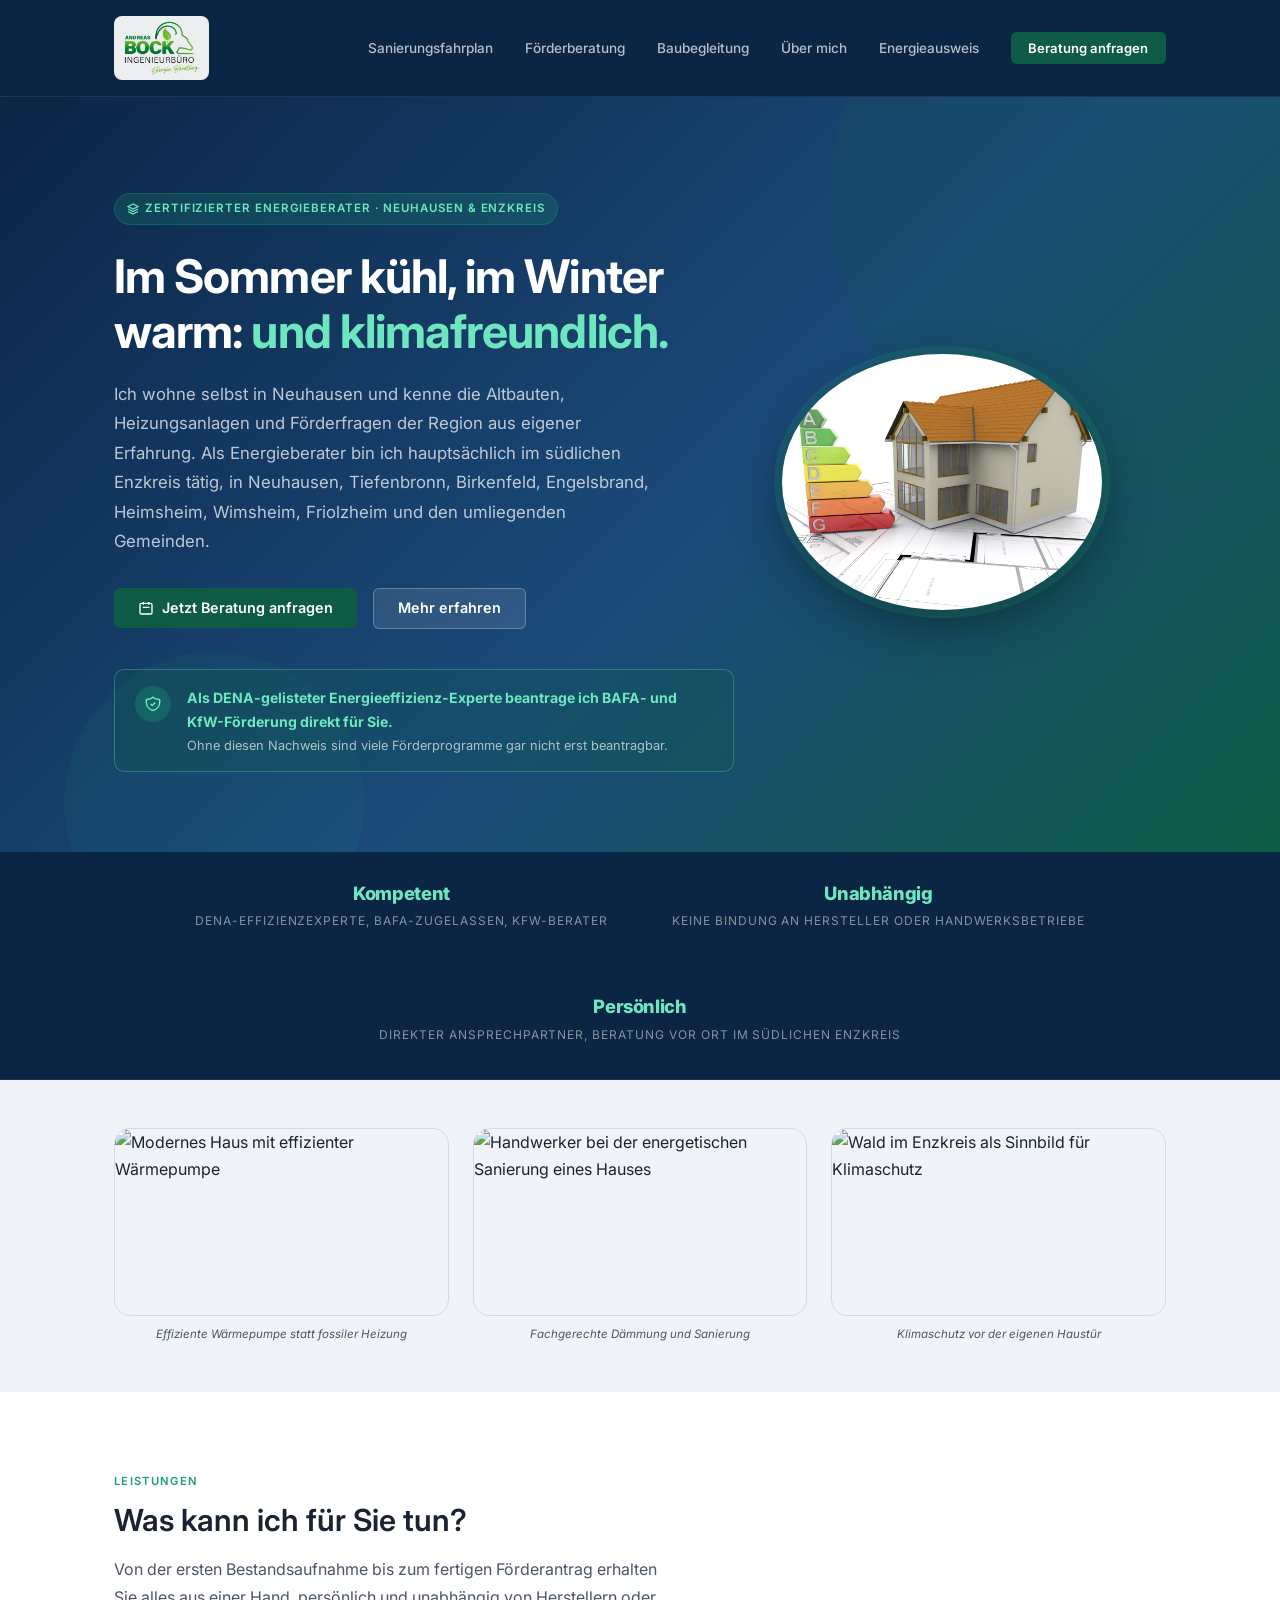
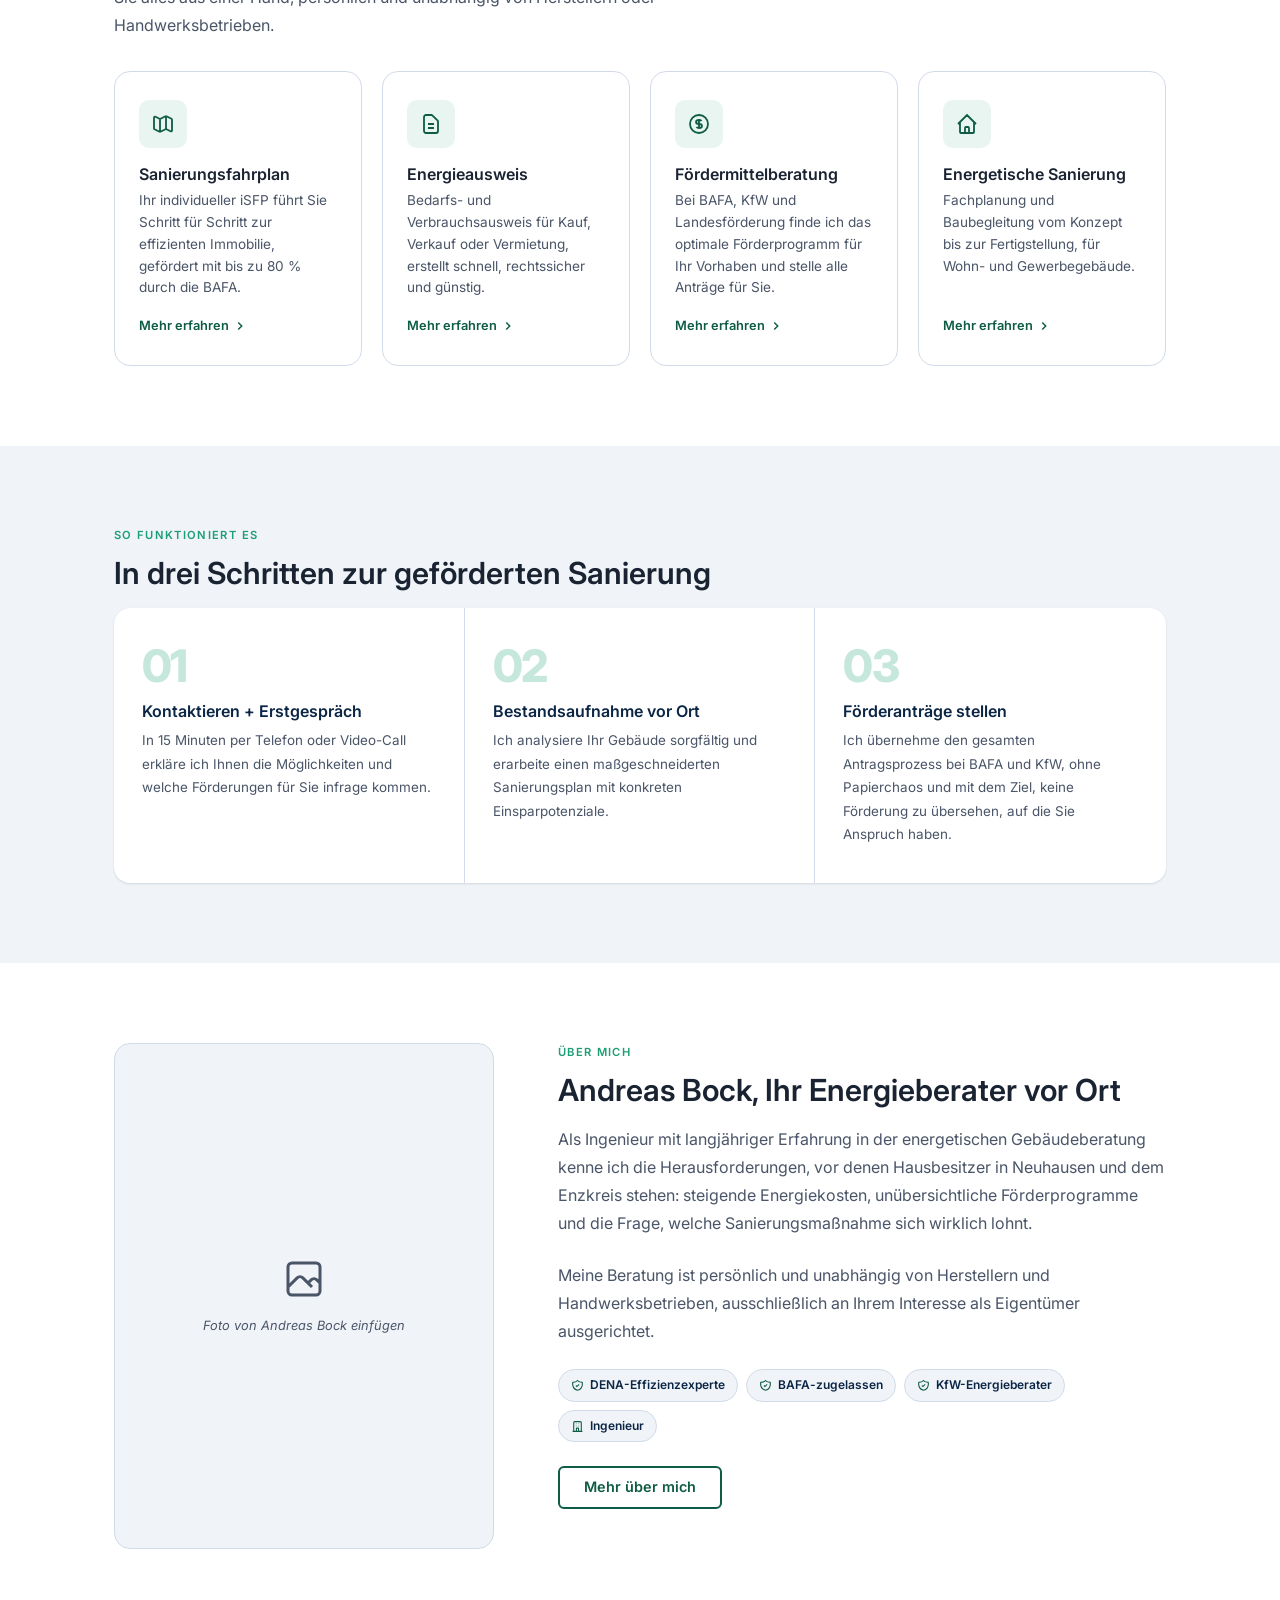
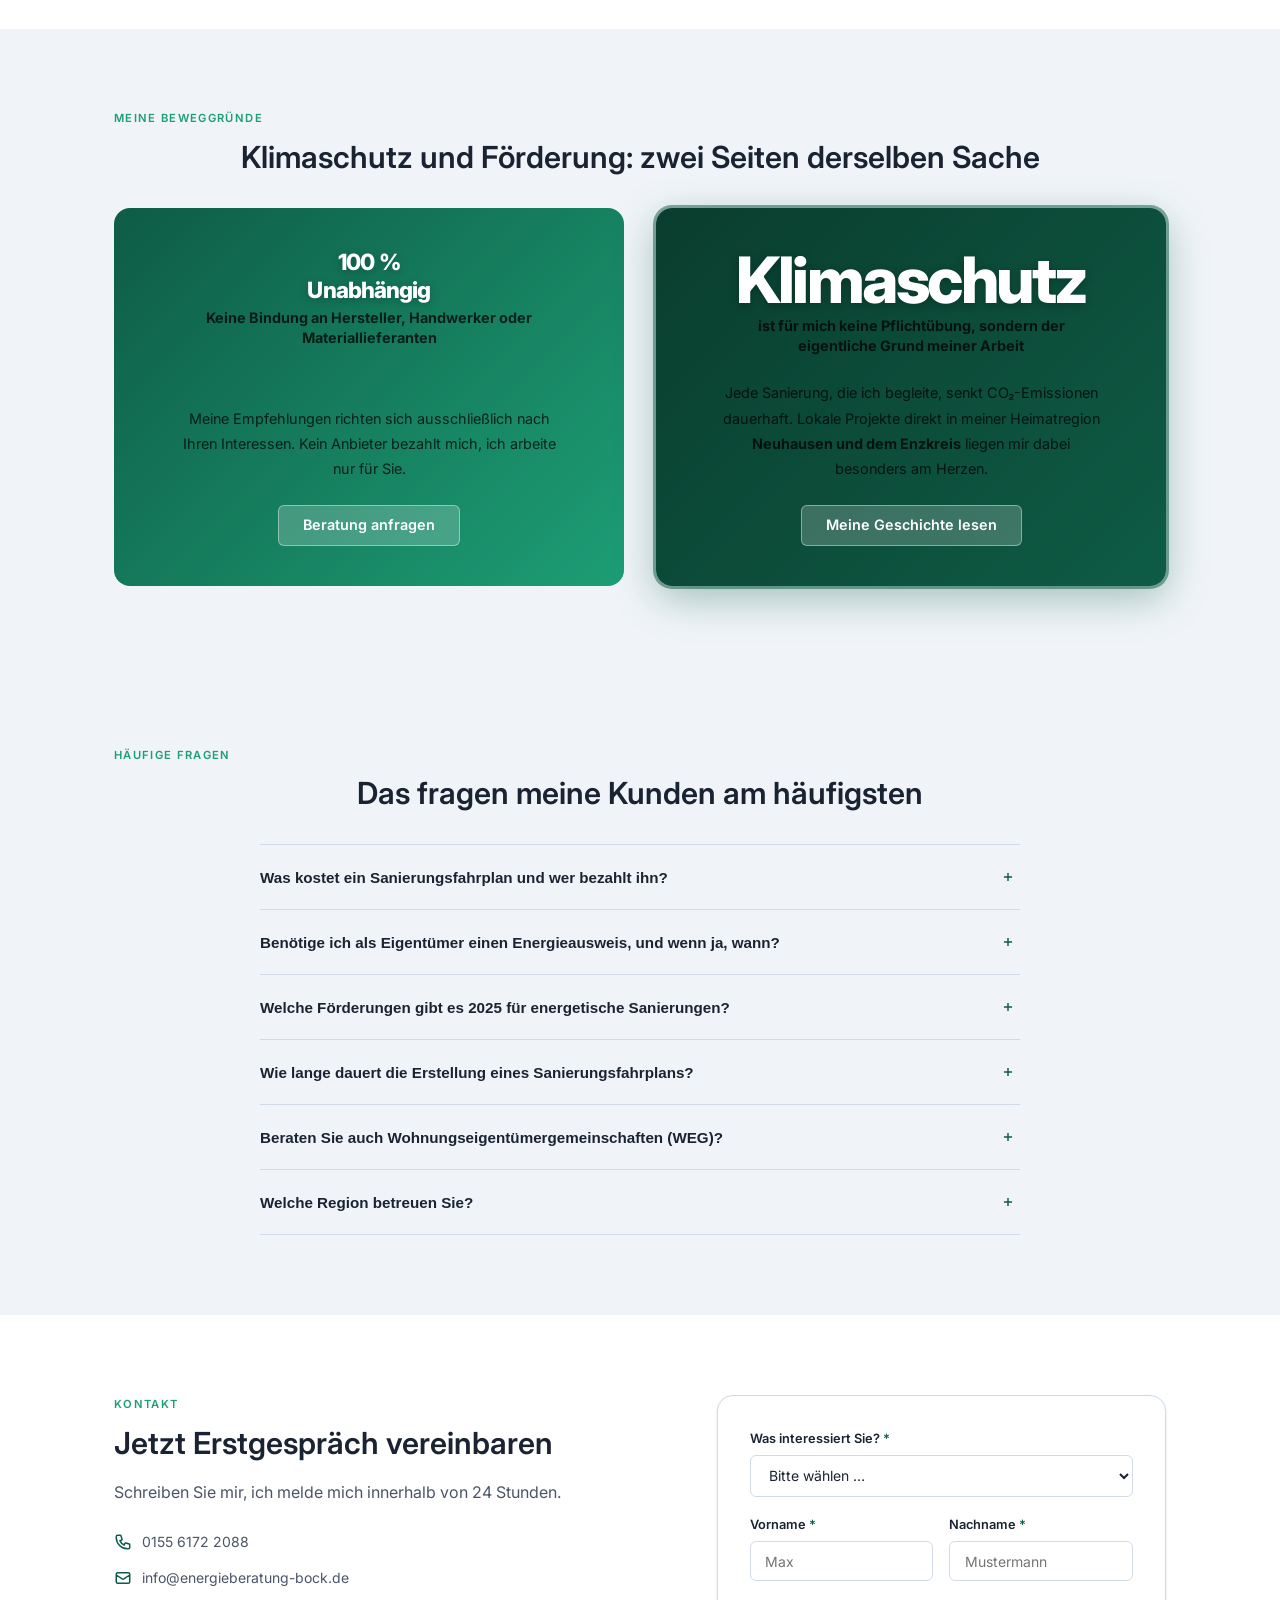
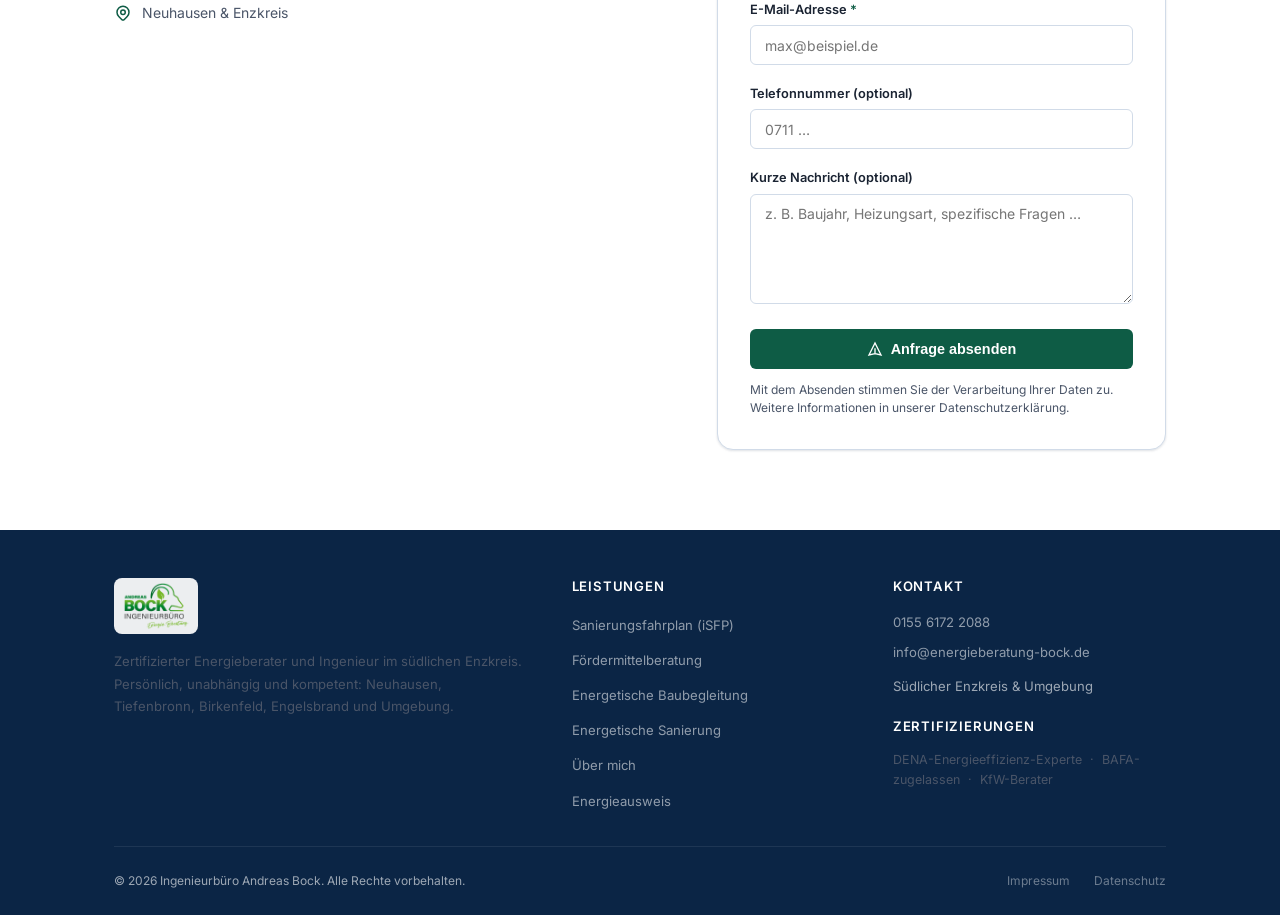
==== commit a14e4d4a: "Inhaltliche Korrekturen und neue Baubegleitungsseite - Stats-Leiste: Kompetent, Unabhängig, Persönli" ====
--- a/index.html
+++ b/index.html
@@ -33,7 +33,7 @@
           Zertifizierter Energieberater &middot; Neuhausen &amp; Enzkreis
         </span>
         <h1 id="hero-heading">Im Sommer kühl, im Winter warm: <em>und klimafreundlich.</em></h1>
-        <p class="hero__sub">Ich wohne selbst in Neuhausen und kenne die Altbauten, Heizungsanlagen und Förderfragen der Region aus eigener Erfahrung. Als Energieberater begleite ich Hausbesitzer im gesamten Enzkreis auf dem direkten Weg zu mehr Klimaschutz und staatlichen Fördermitteln.</p>
+        <p class="hero__sub">Ich wohne selbst in Neuhausen und kenne die Altbauten, Heizungsanlagen und Förderfragen der Region aus eigener Erfahrung. Als Energieberater bin ich hauptsächlich im südlichen Enzkreis tätig, in Neuhausen, Tiefenbronn, Birkenfeld, Engelsbrand, Heimsheim, Wimsheim, Friolzheim und den umliegenden Gemeinden.</p>
         <div class="hero__actions">
           <a href="#kontakt" class="btn btn--primary">
             <svg viewBox="0 0 24 24" fill="none" stroke="currentColor" stroke-width="2" aria-hidden="true" width="16" height="16"><path d="M8 7V3m8 4V3m-9 8h10M5 21h14a2 2 0 002-2V7a2 2 0 00-2-2H5a2 2 0 00-2 2v12a2 2 0 002 2z"/></svg>
@@ -43,11 +43,11 @@
         </div>
         <div class="foerder-banner" role="note">
           <div class="foerder-banner__icon" aria-hidden="true">
-            <svg viewBox="0 0 24 24" fill="none" stroke="currentColor" stroke-width="2" width="18" height="18"><path d="M12 8c-1.657 0-3 .895-3 2s1.343 2 3 2 3 .895 3 2-1.343 2-3 2m0-8c1.11 0 2.08.402 2.599 1M12 8V7m0 1v8m0 0v1m0-1c-1.11 0-2.08-.402-2.599-1M21 12a9 9 0 11-18 0 9 9 0 0118 0z"/></svg>
+            <svg viewBox="0 0 24 24" fill="none" stroke="currentColor" stroke-width="2" width="18" height="18"><path d="M9 12l2 2 4-4m5.618-4.016A11.955 11.955 0 0112 2.944a11.955 11.955 0 01-8.618 3.04A12.02 12.02 0 003 9c0 5.591 3.824 10.29 9 11.622 5.176-1.332 9-6.03 9-11.622 0-1.042-.133-2.052-.382-3.016z"/></svg>
           </div>
           <div class="foerder-banner__text">
-            <strong>Bis zu 80 % Ihrer Beratungskosten werden durch BAFA-Förderung übernommen.</strong>
-            <p>Gilt für Wohn- und Nichtwohngebäude. Ich beantrage die Förderung gemeinsam mit Ihnen.</p>
+            <strong>Als DENA-gelisteter Energieeffizienz-Experte beantrage ich BAFA- und KfW-Förderung direkt für Sie.</strong>
+            <p>Ohne diesen Nachweis sind viele Förderprogramme gar nicht erst beantragbar.</p>
           </div>
         </div>
         </div>
@@ -60,10 +60,9 @@
 
   <div class="stats-bar">
     <div class="stats-bar__inner">
-      <div class="stat"><span class="stat__number">80 %</span><span class="stat__label">Max. BAFA-Förderung</span></div>
-      <div class="stat"><span class="stat__number">100 %</span><span class="stat__label">Herstellerunabhängig</span></div>
-      <div class="stat"><span class="stat__number">5</span><span class="stat__label">Regionen betreut</span></div>
-      <div class="stat"><span class="stat__number">24 h</span><span class="stat__label">Rückmeldung</span></div>
+      <div class="stat"><span class="stat__number" style="font-size:1.15rem;">Kompetent</span><span class="stat__label">DENA-Effizienzexperte, BAFA-zugelassen, KfW-Berater</span></div>
+      <div class="stat"><span class="stat__number" style="font-size:1.15rem;">Unabhängig</span><span class="stat__label">Keine Bindung an Hersteller oder Handwerksbetriebe</span></div>
+      <div class="stat"><span class="stat__number" style="font-size:1.15rem;">Persönlich</span><span class="stat__label">Direkter Ansprechpartner, Beratung vor Ort im südlichen Enzkreis</span></div>
     </div>
   </div>
 
@@ -133,7 +132,7 @@
       <div class="prozess-steps">
         <div class="prozess-step"><div class="prozess-step__num">01</div><h3>Kontaktieren + Erstgespräch</h3><p>In 15 Minuten per Telefon oder Video-Call erkläre ich Ihnen die Möglichkeiten und welche Förderungen für Sie infrage kommen.</p></div>
         <div class="prozess-step"><div class="prozess-step__num">02</div><h3>Bestandsaufnahme vor Ort</h3><p>Ich analysiere Ihr Gebäude sorgfältig und erarbeite einen maßgeschneiderten Sanierungsplan mit konkreten Einsparpotenziale.</p></div>
-        <div class="prozess-step"><div class="prozess-step__num">03</div><h3>Förderung sichern</h3><p>Ich begleite Sie durch den gesamten Antragsprozess bei BAFA und KfW, ohne Papierchaos und mit maximaler Fördersumme.</p></div>
+        <div class="prozess-step"><div class="prozess-step__num">03</div><h3>Förderanträge stellen</h3><p>Ich übernehme den gesamten Antragsprozess bei BAFA und KfW, ohne Papierchaos und mit dem Ziel, keine Förderung zu übersehen, auf die Sie Anspruch haben.</p></div>
       </div>
     </div>
   </section>
@@ -168,10 +167,10 @@
       <h2 id="werte-heading" class="mb-4 text-center">Klimaschutz und Förderung: zwei Seiten derselben Sache</h2>
       <div class="grid-2 grid-2--stretch">
         <div class="foerder-highlight">
-          <div class="foerder-highlight__num" aria-label="80 Prozent">80 %</div>
-          <p class="foerder-highlight__label">Ihrer Beratungskosten werden durch BAFA-Förderung übernommen</p>
-          <p>Ein individueller Sanierungsfahrplan kostet Sie nach Förderung oft <strong>weniger als 200 €</strong>. Die Förderung beantrage ich gemeinsam mit Ihnen, einfach und sicher.</p>
-          <a href="#kontakt" class="btn btn--primary" style="background:rgba(255,255,255,0.2);border:1px solid rgba(255,255,255,0.4);">Förderung prüfen lassen</a>
+          <div class="foerder-highlight__num" style="font-size:1.4rem; line-height:1.25;">100 %<br>Unabhängig</div>
+          <p class="foerder-highlight__label">Keine Bindung an Hersteller, Handwerker oder Materiallieferanten</p>
+          <p>Meine Empfehlungen richten sich ausschließlich nach Ihren Interessen. Kein Anbieter bezahlt mich, ich arbeite nur für Sie.</p>
+          <a href="#kontakt" class="btn btn--primary" style="background:rgba(255,255,255,0.2);border:1px solid rgba(255,255,255,0.4);">Beratung anfragen</a>
         </div>
         <div class="foerder-highlight foerder-highlight--klima" style="background:linear-gradient(135deg, #0a3d2e, var(--forest));">
           <div class="foerder-highlight__num" aria-label="Klimaschutz">Klimaschutz</div>
@@ -193,7 +192,7 @@
         <div class="faq-item"><button class="faq-btn" aria-expanded="false"><span class="faq-btn__text">Welche Förderungen gibt es 2025 für energetische Sanierungen?</span><span class="faq-btn__icon" aria-hidden="true"><svg viewBox="0 0 24 24" fill="none" stroke="currentColor" stroke-width="2.5" width="14" height="14"><path d="M12 5v14M5 12h14"/></svg></span></button><div class="faq-answer"><p>Die wichtigsten Programme 2025 sind: BEG über die KfW mit Zuschüssen oder Krediten, BAFA-Förderung für Energieberatung und Sanierungsplanung sowie Landesförderungen in Baden-Württemberg. Die optimale Kombination erarbeiten wir gemeinsam im Erstgespräch.</p></div></div>
         <div class="faq-item"><button class="faq-btn" aria-expanded="false"><span class="faq-btn__text">Wie lange dauert die Erstellung eines Sanierungsfahrplans?</span><span class="faq-btn__icon" aria-hidden="true"><svg viewBox="0 0 24 24" fill="none" stroke="currentColor" stroke-width="2.5" width="14" height="14"><path d="M12 5v14M5 12h14"/></svg></span></button><div class="faq-answer"><p>Nach dem Ortstermin dauert die Erstellung des iSFP in der Regel zwei bis vier Wochen. Anschließend stelle ich Ihnen den fertigen Fahrplan vor und beantrage direkt die BAFA-Förderung.</p></div></div>
         <div class="faq-item"><button class="faq-btn" aria-expanded="false"><span class="faq-btn__text">Beraten Sie auch Wohnungseigentümergemeinschaften (WEG)?</span><span class="faq-btn__icon" aria-hidden="true"><svg viewBox="0 0 24 24" fill="none" stroke="currentColor" stroke-width="2.5" width="14" height="14"><path d="M12 5v14M5 12h14"/></svg></span></button><div class="faq-answer"><p>Ja, ich berate Eigentümer von Einfamilienhäusern, WEGs, Mehrfamilienhäuser und Gewerbeimmobilien. Für WEGs gibt es spezielle Förderprogramme, sprechen Sie mich einfach an. Das Erstgespräch ist immer kostenlos.</p></div></div>
-        <div class="faq-item"><button class="faq-btn" aria-expanded="false"><span class="faq-btn__text">Welche Region betreuen Sie?</span><span class="faq-btn__icon" aria-hidden="true"><svg viewBox="0 0 24 24" fill="none" stroke="currentColor" stroke-width="2.5" width="14" height="14"><path d="M12 5v14M5 12h14"/></svg></span></button><div class="faq-answer"><p>Mein Einzugsgebiet ist in erster Linie Neuhausen und der gesamte Enzkreis, dazu zähle ich auch Pforzheim, Tiefenbronn, Bad Liebenzell und Weil der Stadt. Lokale Projekte direkt in meiner Heimatregion liegen mir besonders am Herzen. Bei Bedarf berate ich auch in etwas weiter entfernten Gemeinden, sprechen Sie mich dazu einfach an.</p></div></div>
+        <div class="faq-item"><button class="faq-btn" aria-expanded="false"><span class="faq-btn__text">Welche Region betreuen Sie?</span><span class="faq-btn__icon" aria-hidden="true"><svg viewBox="0 0 24 24" fill="none" stroke="currentColor" stroke-width="2.5" width="14" height="14"><path d="M12 5v14M5 12h14"/></svg></span></button><div class="faq-answer"><p>Ich bin hauptsächlich im südlichen Enzkreis tätig: Neuhausen, Birkenfeld (inkl. Gräfenhausen), Engelsbrand (Grunbach, Salmbach), Neuenbürg, Tiefenbronn (Mühlhausen, Lehningen), Wimsheim, Friolzheim und Heimsheim. Lokale Projekte direkt in meiner Heimatregion liegen mir besonders am Herzen. Bei Bedarf berate ich auch in umliegenden Gemeinden, sprechen Sie mich einfach an.</p></div></div>
       </div>
       <script type="application/ld+json">{"@context":"https://schema.org","@type":"FAQPage","mainEntity":[{"@type":"Question","name":"Was kostet ein Sanierungsfahrplan und wer bezahlt ihn?","acceptedAnswer":{"@type":"Answer","text":"Kosten 1.500 bis 2.500 €, BAFA fördert bis 80 %, Eigenanteil oft unter 200 €."}},{"@type":"Question","name":"Benötige ich als Eigentümer einen Energieausweis?","acceptedAnswer":{"@type":"Answer","text":"Ja, bei Verkauf/Vermietung laut GEG Pflicht. Fehlt er, drohen bis 15.000 € Bußgeld."}},{"@type":"Question","name":"Welche Förderungen gibt es 2025?","acceptedAnswer":{"@type":"Answer","text":"BEG (KfW), BAFA-Energieberatung, Landesförderung Baden-Württemberg."}}]}</script>
     </div>
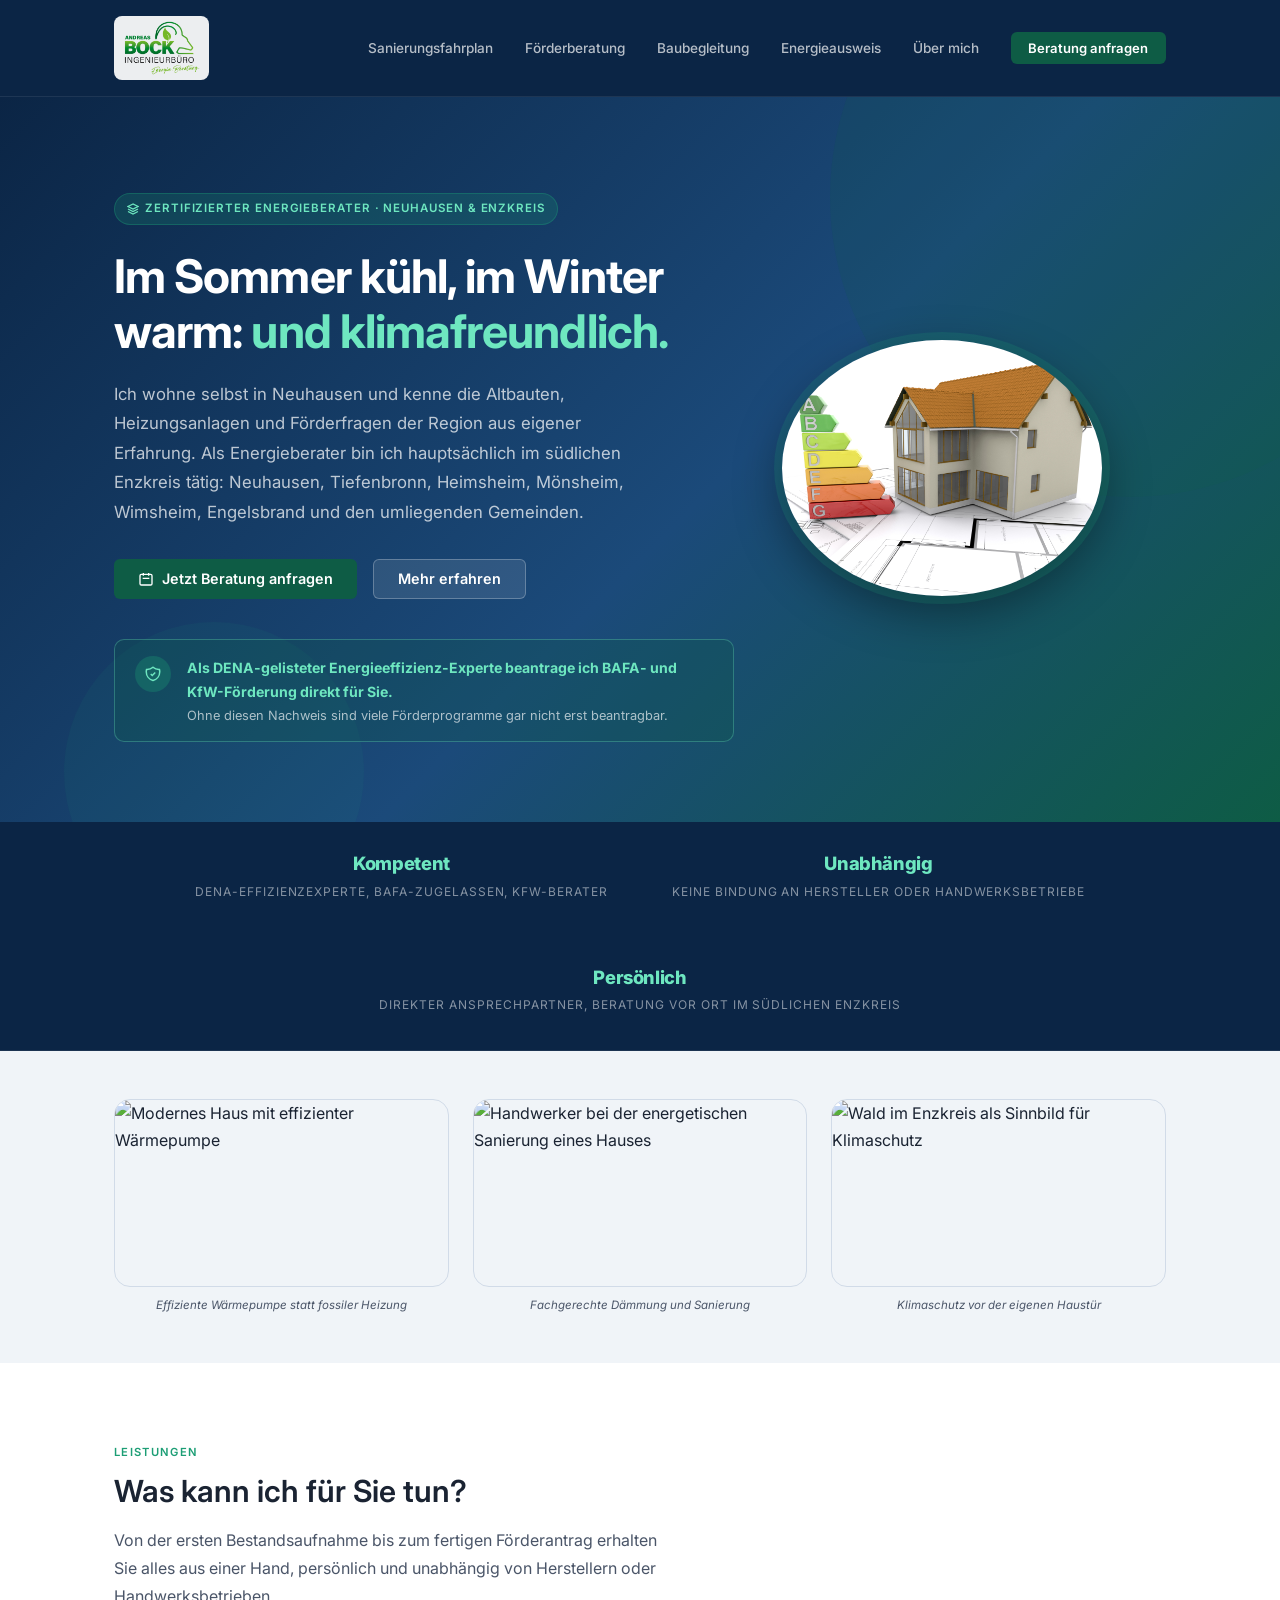
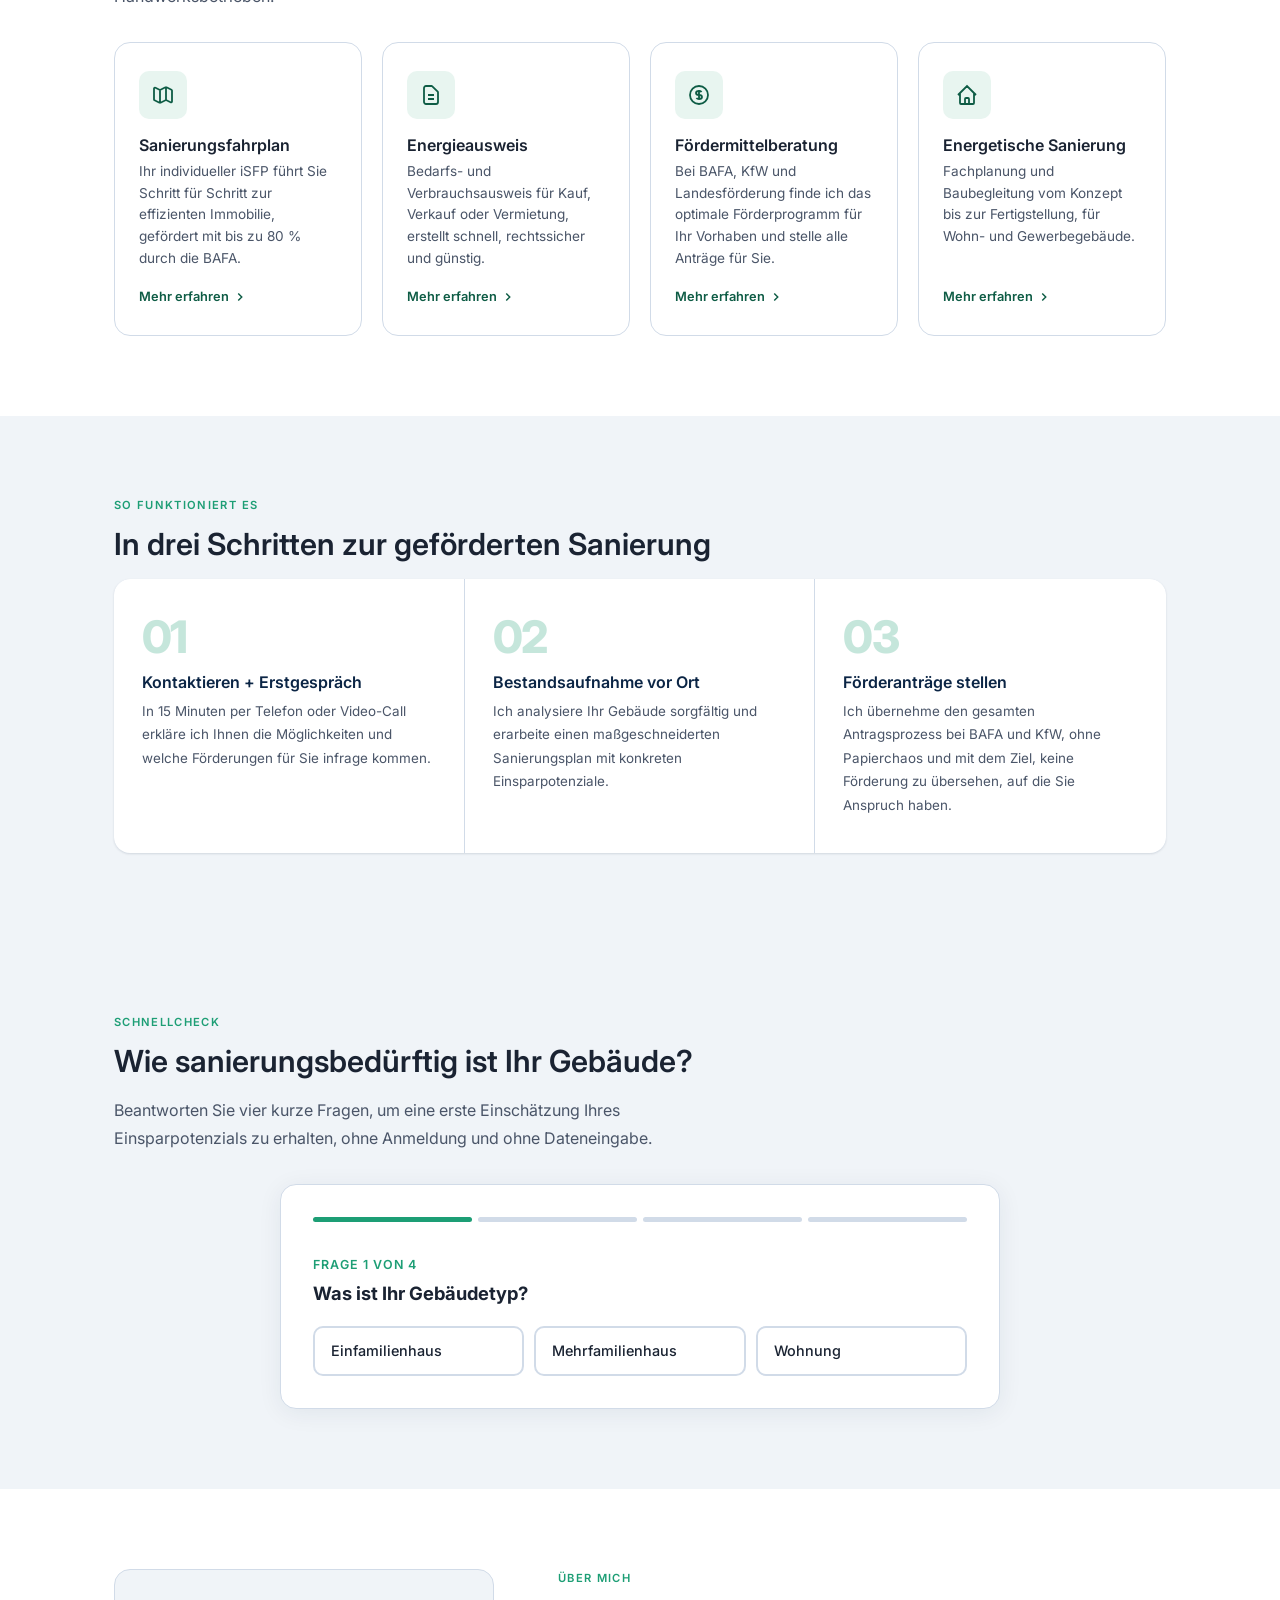
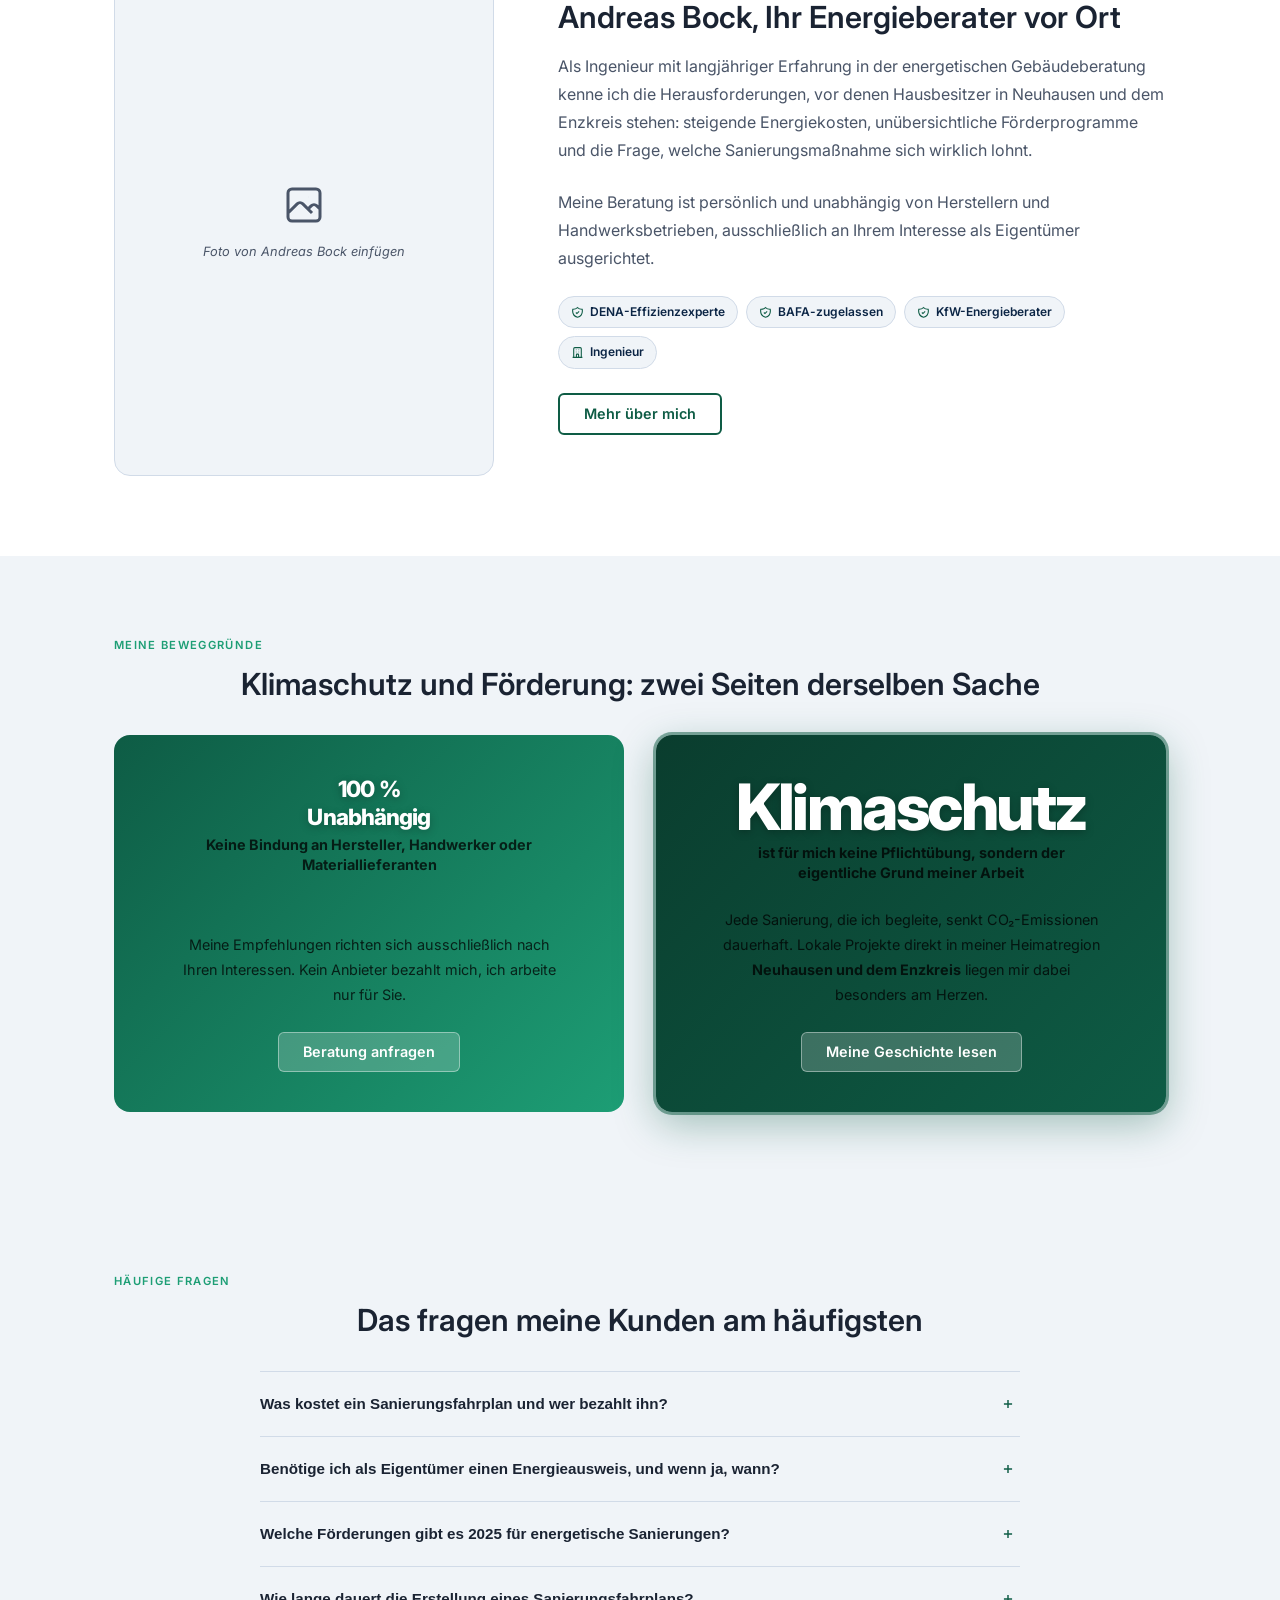
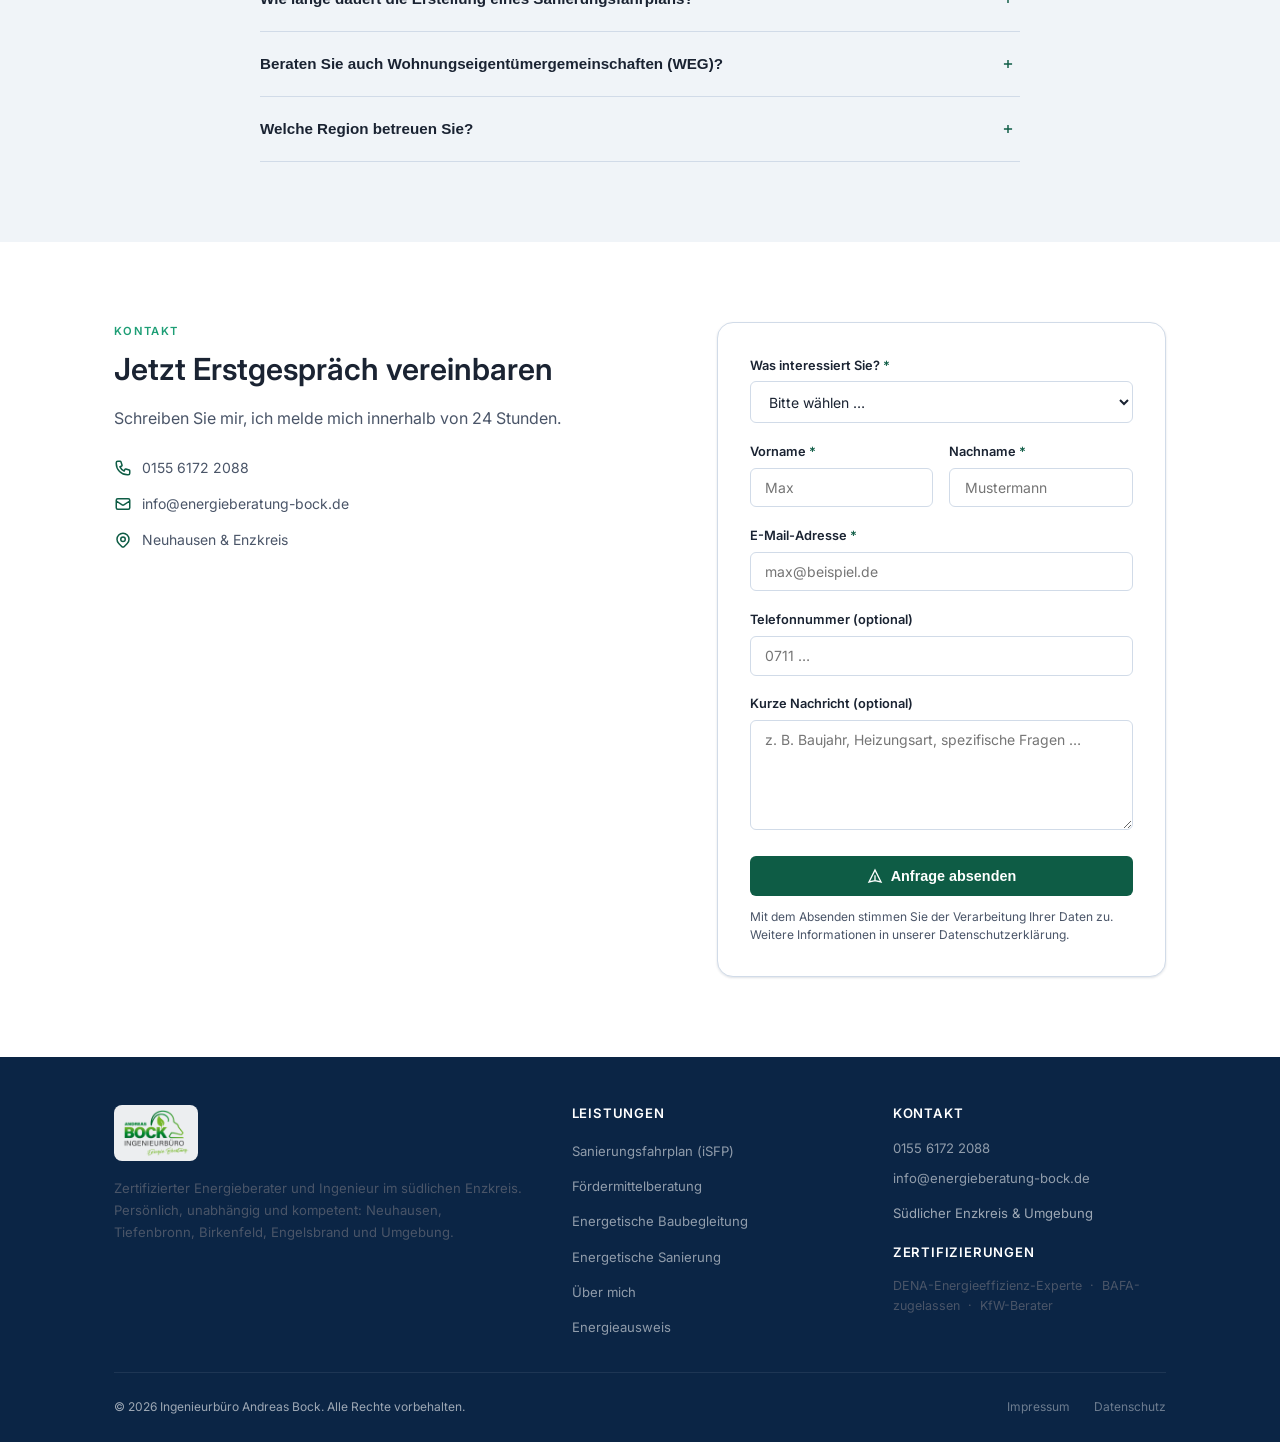
==== commit da14e3bd: "Interaktiver Schnellcheck auf Startseite hinzugefügt 4 Klick-Fragen (Gebäudetyp, Baujahr, Heizungsar" ====
--- a/index.html
+++ b/index.html
@@ -18,6 +18,163 @@
   <link href="https://fonts.googleapis.com/css2?family=Inter:wght@400;500;600;700;800&display=swap" rel="stylesheet">
   <link rel="stylesheet" href="css/style.css">
   <link rel="shortcut icon" href="favicon.ico">
+  <style>
+    /* ── Schnellcheck ─────────────────────────────────────────────── */
+    .schnellcheck {
+      background: var(--mist);
+    }
+    .sc-widget {
+      background: #fff;
+      border: 1px solid var(--border);
+      border-radius: 16px;
+      padding: 2rem;
+      max-width: 720px;
+      margin: 0 auto;
+      box-shadow: 0 4px 24px rgba(11,37,69,.07);
+    }
+    /* Progress bar */
+    .sc-progress {
+      display: flex;
+      gap: 6px;
+      margin-bottom: 2rem;
+    }
+    .sc-progress__segment {
+      flex: 1;
+      height: 5px;
+      border-radius: 99px;
+      background: var(--border);
+      transition: background .3s;
+    }
+    .sc-progress__segment.active {
+      background: var(--moss);
+    }
+    /* Step header */
+    .sc-step-label {
+      font-size: .78rem;
+      font-weight: 600;
+      letter-spacing: .08em;
+      text-transform: uppercase;
+      color: var(--moss);
+      margin-bottom: .35rem;
+    }
+    .sc-question {
+      font-size: 1.15rem;
+      font-weight: 700;
+      color: var(--ink);
+      margin: 0 0 1.25rem;
+      line-height: 1.35;
+    }
+    /* Option cards */
+    .sc-options {
+      display: grid;
+      grid-template-columns: repeat(auto-fill, minmax(160px, 1fr));
+      gap: .65rem;
+    }
+    .sc-option {
+      border: 2px solid var(--border);
+      border-radius: 10px;
+      padding: .85rem 1rem;
+      cursor: pointer;
+      background: #fff;
+      font-family: inherit;
+      font-size: .9rem;
+      font-weight: 500;
+      color: var(--ink);
+      text-align: left;
+      transition: border-color .18s, background .18s, color .18s;
+      line-height: 1.3;
+    }
+    .sc-option:hover {
+      border-color: var(--moss);
+      background: #f0faf6;
+    }
+    .sc-option.selected {
+      border-color: var(--forest);
+      background: var(--forest);
+      color: #fff;
+    }
+    /* Result panel */
+    .sc-result {
+      display: none;
+    }
+    .sc-result.visible {
+      display: block;
+    }
+    .sc-result__badge {
+      display: inline-flex;
+      align-items: center;
+      gap: .4rem;
+      background: #e8f7f1;
+      color: var(--forest);
+      font-size: .78rem;
+      font-weight: 700;
+      letter-spacing: .07em;
+      text-transform: uppercase;
+      padding: .3rem .75rem;
+      border-radius: 99px;
+      margin-bottom: 1rem;
+    }
+    .sc-result__title {
+      font-size: 1.3rem;
+      font-weight: 800;
+      color: var(--ink);
+      margin: 0 0 .75rem;
+      line-height: 1.25;
+    }
+    .sc-result__text {
+      color: var(--slate);
+      font-size: .93rem;
+      line-height: 1.65;
+      margin: 0 0 1.25rem;
+    }
+    .sc-result__stats {
+      display: grid;
+      grid-template-columns: 1fr 1fr;
+      gap: .75rem;
+      margin-bottom: 1.5rem;
+    }
+    .sc-stat-box {
+      background: var(--mist);
+      border-radius: 10px;
+      padding: .85rem 1rem;
+    }
+    .sc-stat-box__label {
+      font-size: .72rem;
+      font-weight: 600;
+      letter-spacing: .07em;
+      text-transform: uppercase;
+      color: var(--slate);
+      margin-bottom: .2rem;
+    }
+    .sc-stat-box__value {
+      font-size: 1rem;
+      font-weight: 700;
+      color: var(--forest);
+      line-height: 1.25;
+    }
+    .sc-result__cta {
+      display: flex;
+      flex-wrap: wrap;
+      gap: .75rem;
+      align-items: center;
+    }
+    .sc-restart {
+      background: none;
+      border: none;
+      font-family: inherit;
+      font-size: .85rem;
+      color: var(--slate);
+      cursor: pointer;
+      text-decoration: underline;
+      padding: 0;
+    }
+    .sc-restart:hover { color: var(--ink); }
+    @media (max-width: 480px) {
+      .sc-widget { padding: 1.25rem; }
+      .sc-result__stats { grid-template-columns: 1fr; }
+      .sc-options { grid-template-columns: 1fr 1fr; }
+    }
+  </style>
   <link rel="icon" type="image/png" sizes="32x32" href="favicon.png">
   <link rel="apple-touch-icon" href="favicon.png">
 </head>
@@ -33,7 +190,7 @@
           Zertifizierter Energieberater &middot; Neuhausen &amp; Enzkreis
         </span>
         <h1 id="hero-heading">Im Sommer kühl, im Winter warm: <em>und klimafreundlich.</em></h1>
-        <p class="hero__sub">Ich wohne selbst in Neuhausen und kenne die Altbauten, Heizungsanlagen und Förderfragen der Region aus eigener Erfahrung. Als Energieberater bin ich hauptsächlich im südlichen Enzkreis tätig, in Neuhausen, Tiefenbronn, Birkenfeld, Engelsbrand, Heimsheim, Wimsheim, Friolzheim und den umliegenden Gemeinden.</p>
+        <p class="hero__sub">Ich wohne selbst in Neuhausen und kenne die Altbauten, Heizungsanlagen und Förderfragen der Region aus eigener Erfahrung. Als Energieberater bin ich hauptsächlich im südlichen Enzkreis tätig: Neuhausen, Tiefenbronn, Heimsheim, Mönsheim, Wimsheim, Engelsbrand und den umliegenden Gemeinden.</p>
         <div class="hero__actions">
           <a href="#kontakt" class="btn btn--primary">
             <svg viewBox="0 0 24 24" fill="none" stroke="currentColor" stroke-width="2" aria-hidden="true" width="16" height="16"><path d="M8 7V3m8 4V3m-9 8h10M5 21h14a2 2 0 002-2V7a2 2 0 00-2-2H5a2 2 0 00-2 2v12a2 2 0 002 2z"/></svg>
@@ -137,6 +294,94 @@
     </div>
   </section>
 
+  <section class="section schnellcheck" id="schnellcheck" aria-labelledby="schnellcheck-heading">
+    <div class="container">
+      <span class="eyebrow">Schnellcheck</span>
+      <h2 id="schnellcheck-heading" class="mb-2">Wie sanierungsbedürftig ist Ihr Gebäude?</h2>
+      <p class="mb-4" style="max-width:560px;">Beantworten Sie vier kurze Fragen, um eine erste Einschätzung Ihres Einsparpotenzials zu erhalten, ohne Anmeldung und ohne Dateneingabe.</p>
+
+      <div class="sc-widget" role="region" aria-label="Schnellcheck Gebäudezustand">
+        <!-- Progress bar -->
+        <div class="sc-progress" aria-hidden="true">
+          <div class="sc-progress__segment" id="sc-seg-0"></div>
+          <div class="sc-progress__segment" id="sc-seg-1"></div>
+          <div class="sc-progress__segment" id="sc-seg-2"></div>
+          <div class="sc-progress__segment" id="sc-seg-3"></div>
+        </div>
+
+        <!-- Steps -->
+        <div id="sc-steps">
+          <!-- Step 1 -->
+          <div class="sc-step" id="sc-step-0">
+            <p class="sc-step-label">Frage 1 von 4</p>
+            <p class="sc-question">Was ist Ihr Gebäudetyp?</p>
+            <div class="sc-options" role="group" aria-label="Gebäudetyp auswählen">
+              <button class="sc-option" data-step="0" data-value="efh">Einfamilienhaus</button>
+              <button class="sc-option" data-step="0" data-value="mfh">Mehrfamilienhaus</button>
+              <button class="sc-option" data-step="0" data-value="whg">Wohnung</button>
+            </div>
+          </div>
+          <!-- Step 2 -->
+          <div class="sc-step" id="sc-step-1" hidden>
+            <p class="sc-step-label">Frage 2 von 4</p>
+            <p class="sc-question">Wann wurde Ihr Gebäude gebaut?</p>
+            <div class="sc-options" role="group" aria-label="Baujahr auswählen">
+              <button class="sc-option" data-step="1" data-value="vor1980">Vor 1980</button>
+              <button class="sc-option" data-step="1" data-value="1980-2000">1980 – 2000</button>
+              <button class="sc-option" data-step="1" data-value="nach2000">Nach 2000</button>
+            </div>
+          </div>
+          <!-- Step 3 -->
+          <div class="sc-step" id="sc-step-2" hidden>
+            <p class="sc-step-label">Frage 3 von 4</p>
+            <p class="sc-question">Wie heizen Sie aktuell?</p>
+            <div class="sc-options" role="group" aria-label="Heizungsart auswählen">
+              <button class="sc-option" data-step="2" data-value="oel">Öl</button>
+              <button class="sc-option" data-step="2" data-value="gas">Gas</button>
+              <button class="sc-option" data-step="2" data-value="wp">Wärmepumpe</button>
+              <button class="sc-option" data-step="2" data-value="fern">Fernwärme</button>
+              <button class="sc-option" data-step="2" data-value="sonst">Sonstiges</button>
+            </div>
+          </div>
+          <!-- Step 4 -->
+          <div class="sc-step" id="sc-step-3" hidden>
+            <p class="sc-step-label">Frage 4 von 4</p>
+            <p class="sc-question">Wann wurde zuletzt größer saniert?</p>
+            <div class="sc-options" role="group" aria-label="Letzte Sanierung auswählen">
+              <button class="sc-option" data-step="3" data-value="nie">Nie</button>
+              <button class="sc-option" data-step="3" data-value="alt">Vor über 15 Jahren</button>
+              <button class="sc-option" data-step="3" data-value="neu">In den letzten 15 Jahren</button>
+            </div>
+          </div>
+        </div>
+
+        <!-- Result -->
+        <div class="sc-result" id="sc-result" aria-live="polite">
+          <div class="sc-result__badge">
+            <svg viewBox="0 0 24 24" fill="none" stroke="currentColor" stroke-width="2.5" width="13" height="13" aria-hidden="true"><path d="M13 10V3L4 14h7v7l9-11h-7z"/></svg>
+            <span id="sc-badge-text">Ihre Einschätzung</span>
+          </div>
+          <p class="sc-result__title" id="sc-result-title"></p>
+          <p class="sc-result__text" id="sc-result-text"></p>
+          <div class="sc-result__stats">
+            <div class="sc-stat-box">
+              <p class="sc-stat-box__label">Geschätztes Einsparpotenzial</p>
+              <p class="sc-stat-box__value" id="sc-saving"></p>
+            </div>
+            <div class="sc-stat-box">
+              <p class="sc-stat-box__label">Empfohlene Maßnahme</p>
+              <p class="sc-stat-box__value" id="sc-measure"></p>
+            </div>
+          </div>
+          <div class="sc-result__cta">
+            <a href="#kontakt" class="btn btn--primary">Jetzt kostenlos anfragen</a>
+            <button class="sc-restart" id="sc-restart">Neu starten</button>
+          </div>
+        </div>
+      </div>
+    </div>
+  </section>
+
   <section class="section" aria-labelledby="ueber-heading">
     <div class="container">
       <div class="ueber-grid">
@@ -234,5 +479,134 @@
   <div id="footer-mount"></div>
   <script src="js/components.js"></script>
   <script src="js/main.js"></script>
+  <script>
+    (function () {
+      var answers = [null, null, null, null];
+      var current = 0;
+
+      function update() {
+        // progress segments
+        for (var i = 0; i < 4; i++) {
+          var seg = document.getElementById('sc-seg-' + i);
+          if (i <= current) seg.classList.add('active');
+          else seg.classList.remove('active');
+        }
+        // show/hide steps
+        for (var j = 0; j < 4; j++) {
+          var el = document.getElementById('sc-step-' + j);
+          if (j === current) {
+            el.removeAttribute('hidden');
+            // restore selected state
+            el.querySelectorAll('.sc-option').forEach(function (btn) {
+              btn.classList.toggle('selected', btn.dataset.value === answers[j]);
+            });
+          } else {
+            el.setAttribute('hidden', '');
+          }
+        }
+        document.getElementById('sc-result').classList.remove('visible');
+      }
+
+      function showResult() {
+        // mark all segments active
+        for (var i = 0; i < 4; i++) {
+          document.getElementById('sc-seg-' + i).classList.add('active');
+        }
+        for (var j = 0; j < 4; j++) {
+          document.getElementById('sc-step-' + j).setAttribute('hidden', '');
+        }
+
+        var typ   = answers[0]; // efh | mfh | whg
+        var bj    = answers[1]; // vor1980 | 1980-2000 | nach2000
+        var heiz  = answers[2]; // oel | gas | wp | fern | sonst
+        var san   = answers[3]; // nie | alt | neu
+
+        var score = 0;
+        if (bj === 'vor1980')    score += 3;
+        if (bj === '1980-2000')  score += 2;
+        if (bj === 'nach2000')   score += 0;
+        if (heiz === 'oel')      score += 3;
+        if (heiz === 'gas')      score += 2;
+        if (heiz === 'sonst')    score += 1;
+        if (san === 'nie')       score += 3;
+        if (san === 'alt')       score += 2;
+        if (san === 'neu')       score += 1;
+
+        var badge, title, text, saving, measure;
+
+        if (score >= 7) {
+          badge   = 'Hohes Einsparpotenzial erkannt';
+          title   = 'Ihr Gebäude hat erheblichen Sanierungsbedarf';
+          text    = 'Aufgrund des Baujahrs, der Heizungsanlage und des Sanierungsstands ist das Energieeinsparpotenzial Ihres Gebäudes besonders hoch. Mit einem individuellen Sanierungsfahrplan legen Sie die Grundlage für eine schrittweise, förderfähige Modernisierung, die Heizkosten dauerhaft senkt und den Wohnkomfort deutlich verbessert.';
+          saving  = 'bis zu 50 % Heizkosten';
+          measure = 'Sanierungsfahrplan (iSFP)';
+        } else if (score >= 4) {
+          badge   = 'Merkliches Einsparpotenzial vorhanden';
+          title   = 'Gezielte Maßnahmen können viel bewirken';
+          text    = 'Ihr Gebäude bietet noch spürbares Potenzial für Energieeinsparungen. Je nach Zustand von Dämmung, Fenstern und Heizungsanlage lassen sich mit gezielten Einzelmaßnahmen oder einem abgestimmten Sanierungspaket deutliche Einsparungen erzielen, bei attraktiver BAFA- oder KfW-Förderung.';
+          saving  = 'bis zu 30 % Heizkosten';
+          measure = 'Heizungscheck & Beratung';
+        } else {
+          badge   = 'Optimierungspotenzial vorhanden';
+          title   = 'Ihr Gebäude ist gut aufgestellt';
+          text    = 'Ihr Gebäude befindet sich bereits in einem vergleichsweise guten energetischen Zustand. Dennoch lohnt sich ein professioneller Blick: Oft verbergen sich in Detailbereichen wie Lüftung, Warmwasser oder Regelungstechnik noch Einsparmöglichkeiten, die sich schnell amortisieren.';
+          saving  = 'bis zu 15 % Energiekosten';
+          measure = 'Energieberatung vor Ort';
+        }
+
+        // Heizungsbonus-Hinweis bei Öl/Gas
+        if ((heiz === 'oel' || heiz === 'gas') && score < 7) {
+          text += ' Ein Heizungstausch von Öl oder Gas auf eine moderne Wärmepumpe wird aktuell mit bis zu 70 % gefördert und bietet ein besonders gutes Preis-Leistungs-Verhältnis.';
+        }
+
+        document.getElementById('sc-badge-text').textContent  = badge;
+        document.getElementById('sc-result-title').textContent = title;
+        document.getElementById('sc-result-text').textContent  = text;
+        document.getElementById('sc-saving').textContent       = saving;
+        document.getElementById('sc-measure').textContent      = measure;
+
+        var result = document.getElementById('sc-result');
+        result.classList.add('visible');
+        result.scrollIntoView({ behavior: 'smooth', block: 'nearest' });
+      }
+
+      function reset() {
+        answers = [null, null, null, null];
+        current = 0;
+        update();
+      }
+
+      // Wire up option buttons
+      document.querySelectorAll('.sc-option').forEach(function (btn) {
+        btn.addEventListener('click', function () {
+          var step = parseInt(btn.dataset.step, 10);
+          var val  = btn.dataset.value;
+          answers[step] = val;
+
+          // Mark selected visually
+          document.querySelectorAll('.sc-option[data-step="' + step + '"]').forEach(function (b) {
+            b.classList.remove('selected');
+          });
+          btn.classList.add('selected');
+
+          // Short delay then advance
+          setTimeout(function () {
+            if (step < 3) {
+              current = step + 1;
+              update();
+            } else {
+              showResult();
+            }
+          }, 220);
+        });
+      });
+
+      // Restart button
+      document.getElementById('sc-restart').addEventListener('click', reset);
+
+      // Init
+      update();
+    })();
+  </script>
 </body>
 </html>
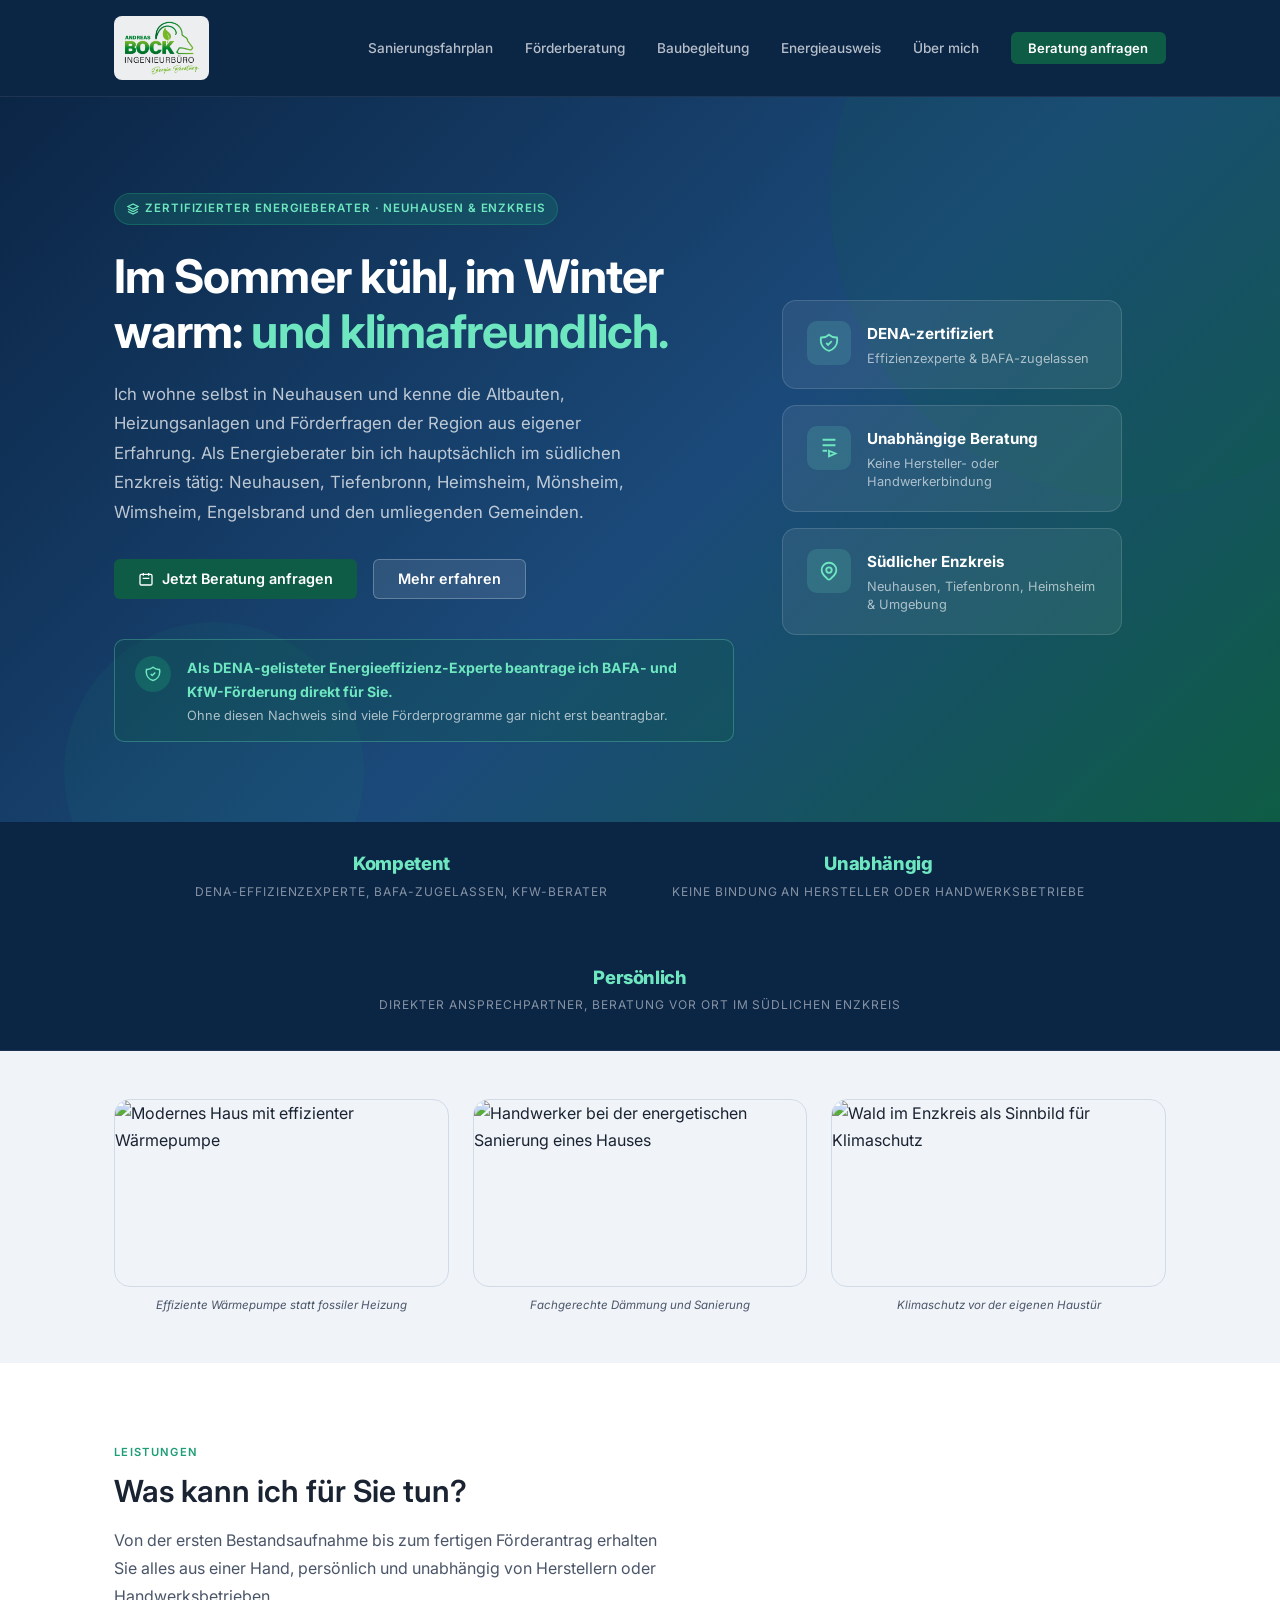
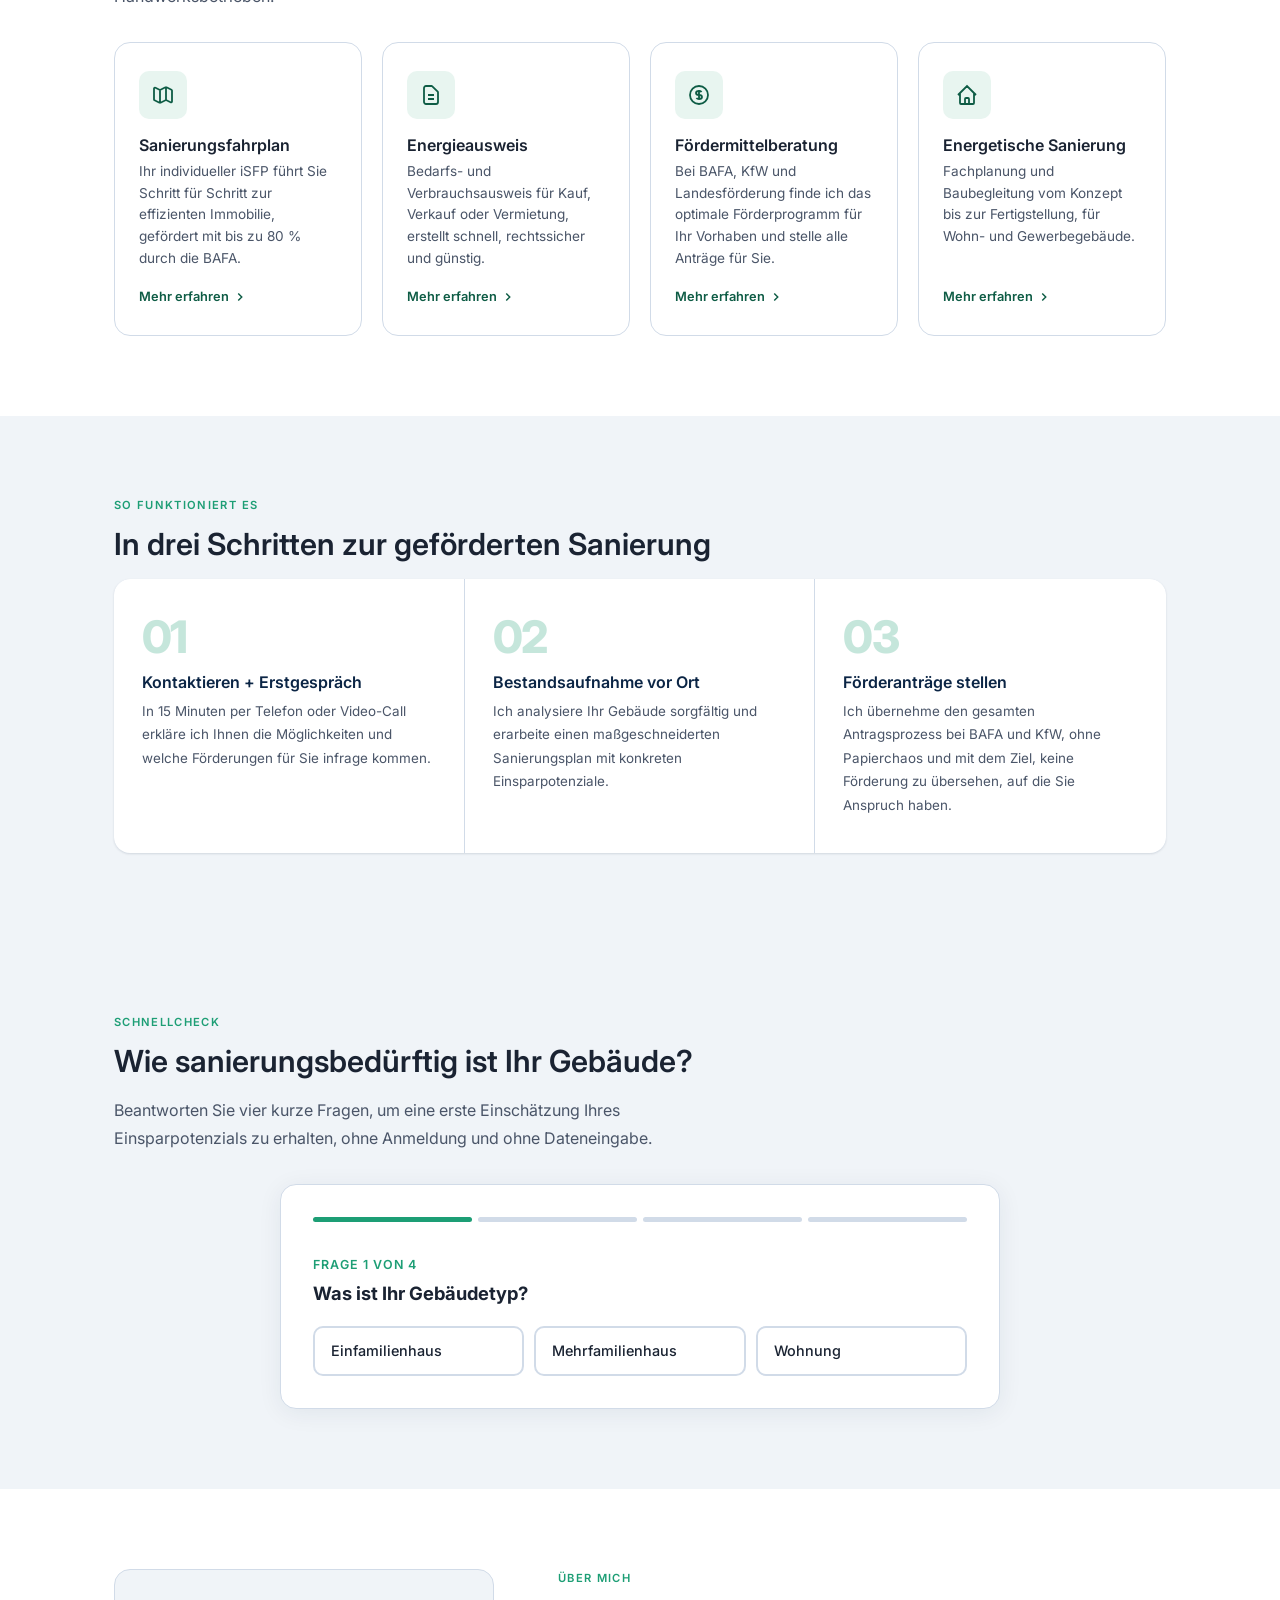
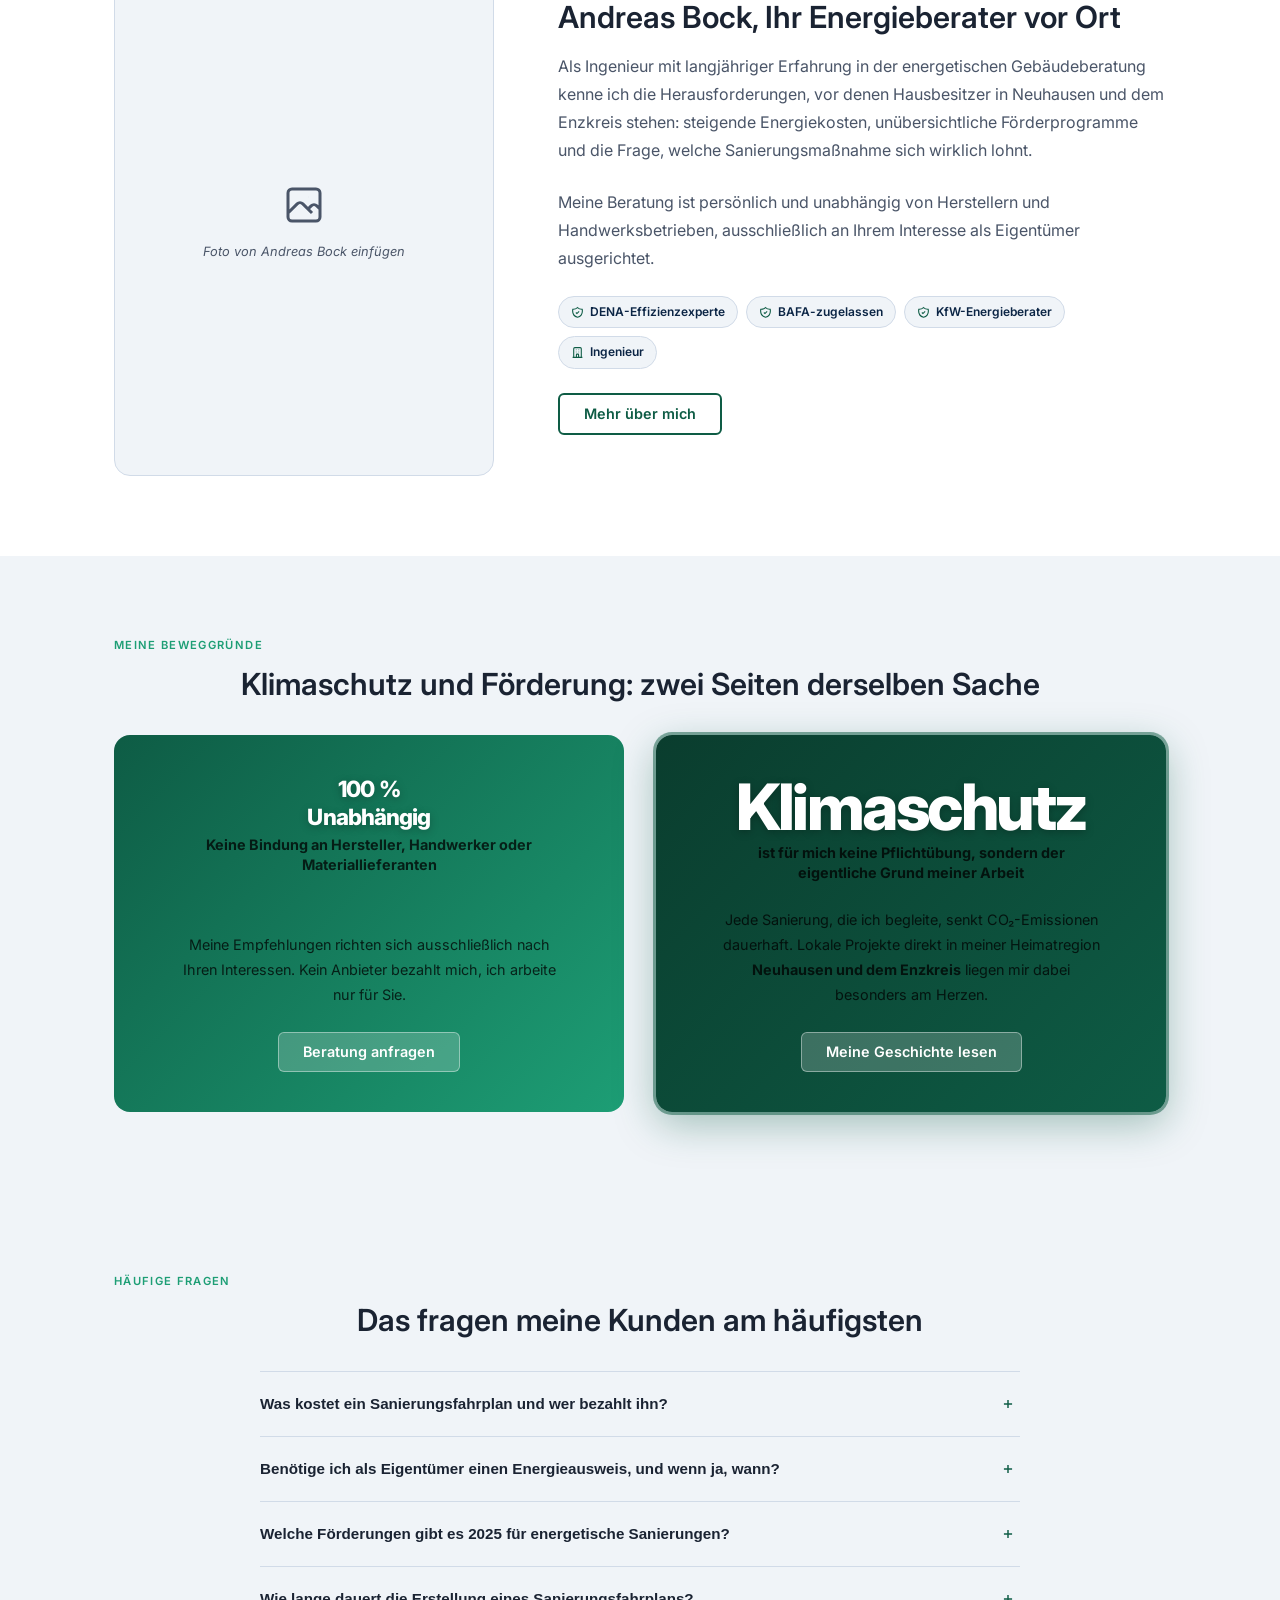
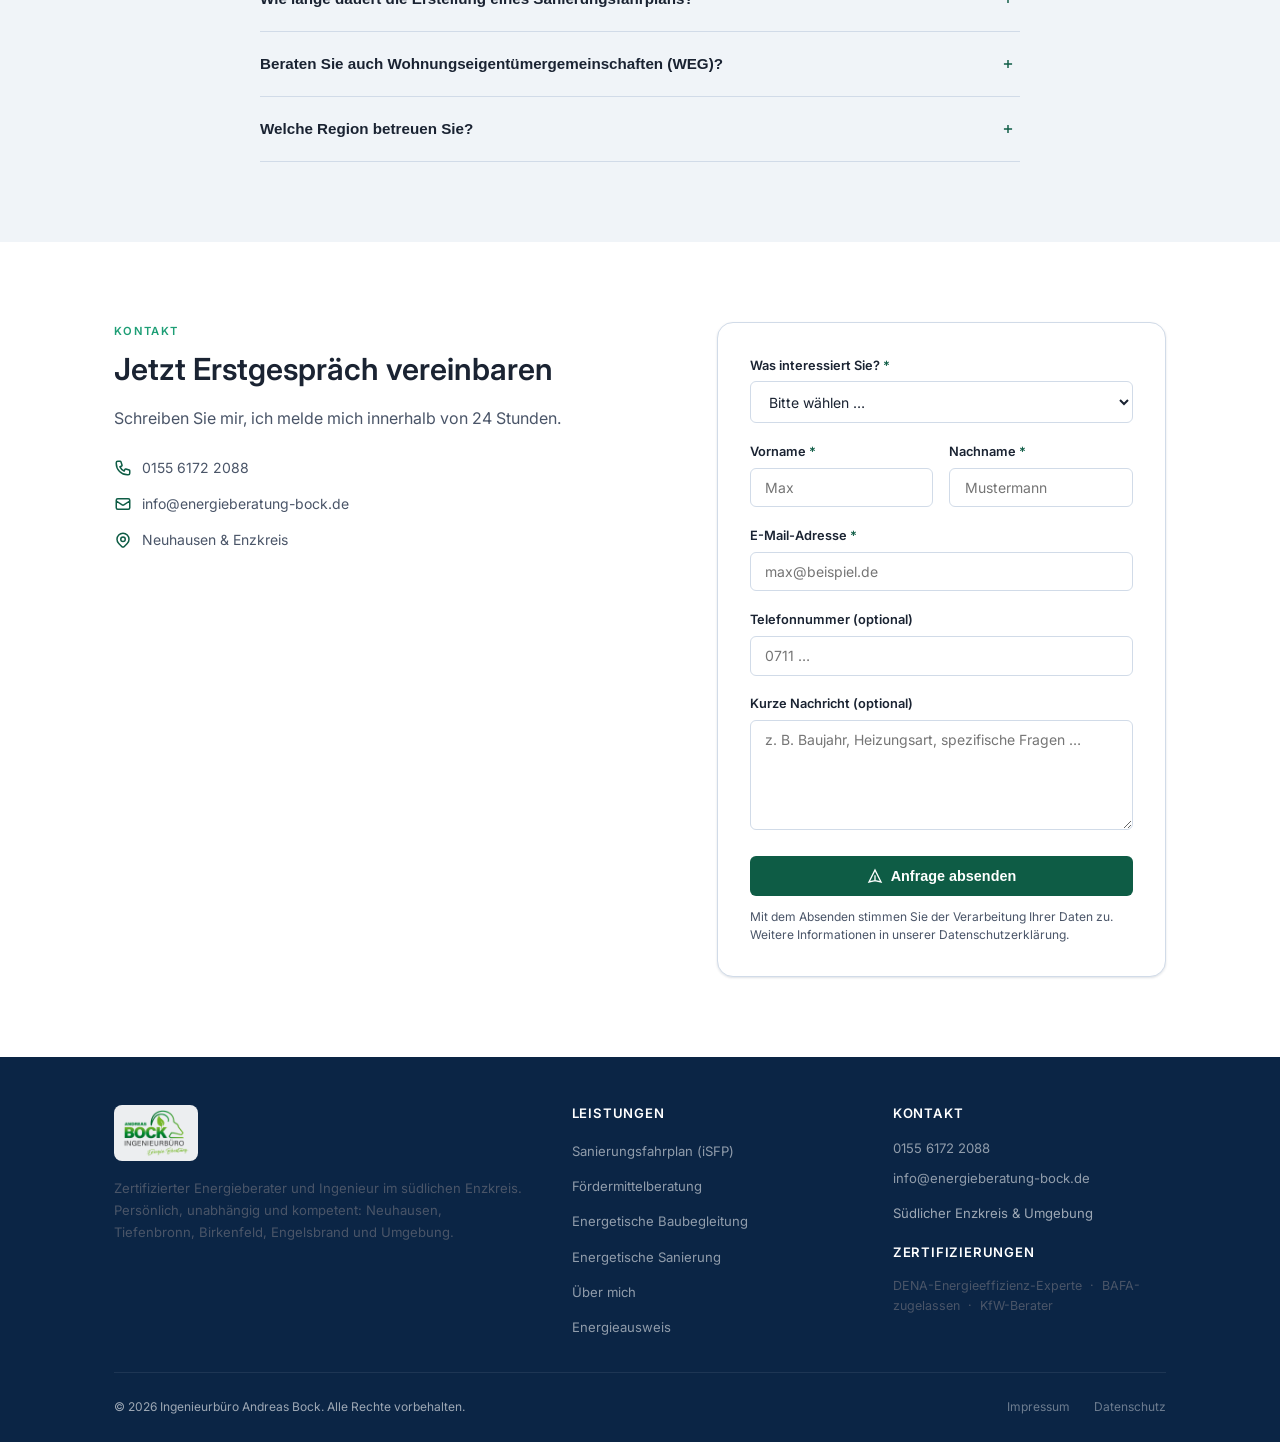
==== commit 71f65ac6: "Hero-Bild durch professionelle Credential-Karten ersetzt Co-Authored-By: Claude Sonnet 4.6 <noreply@" ====
--- a/index.html
+++ b/index.html
@@ -209,7 +209,35 @@
         </div>
         </div>
         <div class="hero__image" aria-hidden="true">
-          <img src="images/hero-energie-illustration.jpg" alt="Illustration der Energieeffizienzklassen A bis G" loading="eager">
+          <div class="hero__creds">
+            <div class="hero__cred-card">
+              <div class="hero__cred-icon">
+                <svg viewBox="0 0 24 24" fill="none" stroke="currentColor" stroke-width="2" width="22" height="22"><path d="M9 12l2 2 4-4m5.618-4.016A11.955 11.955 0 0112 2.944a11.955 11.955 0 01-8.618 3.04A12.02 12.02 0 003 9c0 5.591 3.824 10.29 9 11.622 5.176-1.332 9-6.03 9-11.622 0-1.042-.133-2.052-.382-3.016z"/></svg>
+              </div>
+              <div>
+                <div class="hero__cred-label">DENA-zertifiziert</div>
+                <div class="hero__cred-sub">Effizienzexperte &amp; BAFA-zugelassen</div>
+              </div>
+            </div>
+            <div class="hero__cred-card">
+              <div class="hero__cred-icon">
+                <svg viewBox="0 0 24 24" fill="none" stroke="currentColor" stroke-width="2" width="22" height="22"><path d="M5 3l14 0M5 9l14 0M5 15l5 0"/><path d="M12 15l7 3-7 3v-6z"/></svg>
+              </div>
+              <div>
+                <div class="hero__cred-label">Unabhängige Beratung</div>
+                <div class="hero__cred-sub">Keine Hersteller- oder Handwerkerbindung</div>
+              </div>
+            </div>
+            <div class="hero__cred-card">
+              <div class="hero__cred-icon">
+                <svg viewBox="0 0 24 24" fill="none" stroke="currentColor" stroke-width="2" width="22" height="22"><path d="M17.657 16.657L13.414 20.9a1.998 1.998 0 01-2.827 0l-4.244-4.243a8 8 0 1111.314 0z"/><path d="M15 11a3 3 0 11-6 0 3 3 0 016 0z"/></svg>
+              </div>
+              <div>
+                <div class="hero__cred-label">Südlicher Enzkreis</div>
+                <div class="hero__cred-sub">Neuhausen, Tiefenbronn, Heimsheim &amp; Umgebung</div>
+              </div>
+            </div>
+          </div>
         </div>
       </div>
     </div>
--- a/css/style.css
+++ b/css/style.css
@@ -197,17 +197,50 @@
   max-width: 620px;
 }
 .hero__image {
-  flex: 0 0 320px;
-  display: flex;
-  align-items: center;
-  justify-content: center;
+  flex: 0 0 340px;
+  display: flex;
+  align-items: center;
+  justify-content: center;
+}
+.hero__creds {
+  display: flex;
+  flex-direction: column;
+  gap: 1rem;
+  width: 100%;
+}
+.hero__cred-card {
+  display: flex;
+  align-items: flex-start;
+  gap: 1rem;
+  background: rgba(255,255,255,0.07);
+  border: 1px solid rgba(255,255,255,0.13);
+  border-radius: 14px;
+  padding: 1.25rem 1.5rem;
+}
+.hero__cred-icon {
+  width: 44px;
+  height: 44px;
+  border-radius: 10px;
+  background: rgba(110,231,192,0.15);
+  display: flex;
+  align-items: center;
+  justify-content: center;
+  flex-shrink: 0;
+  color: #6EE7C0;
+}
+.hero__cred-label {
+  font-size: 0.95rem;
+  font-weight: 700;
+  color: #fff;
+  margin-bottom: 0.2rem;
+}
+.hero__cred-sub {
+  font-size: 0.8rem;
+  color: rgba(255,255,255,0.62);
+  line-height: 1.4;
 }
 .hero__image img {
-  width: 100%;
-  max-width: 380px;
-  border-radius: 50%;
-  box-shadow: 0 0 0 8px rgba(29,158,117,0.18), 0 16px 48px rgba(0,0,0,0.4);
-  background: rgba(255,255,255,0.05);
+  display: none;
 }
 .hero__tag {
   display: inline-flex;
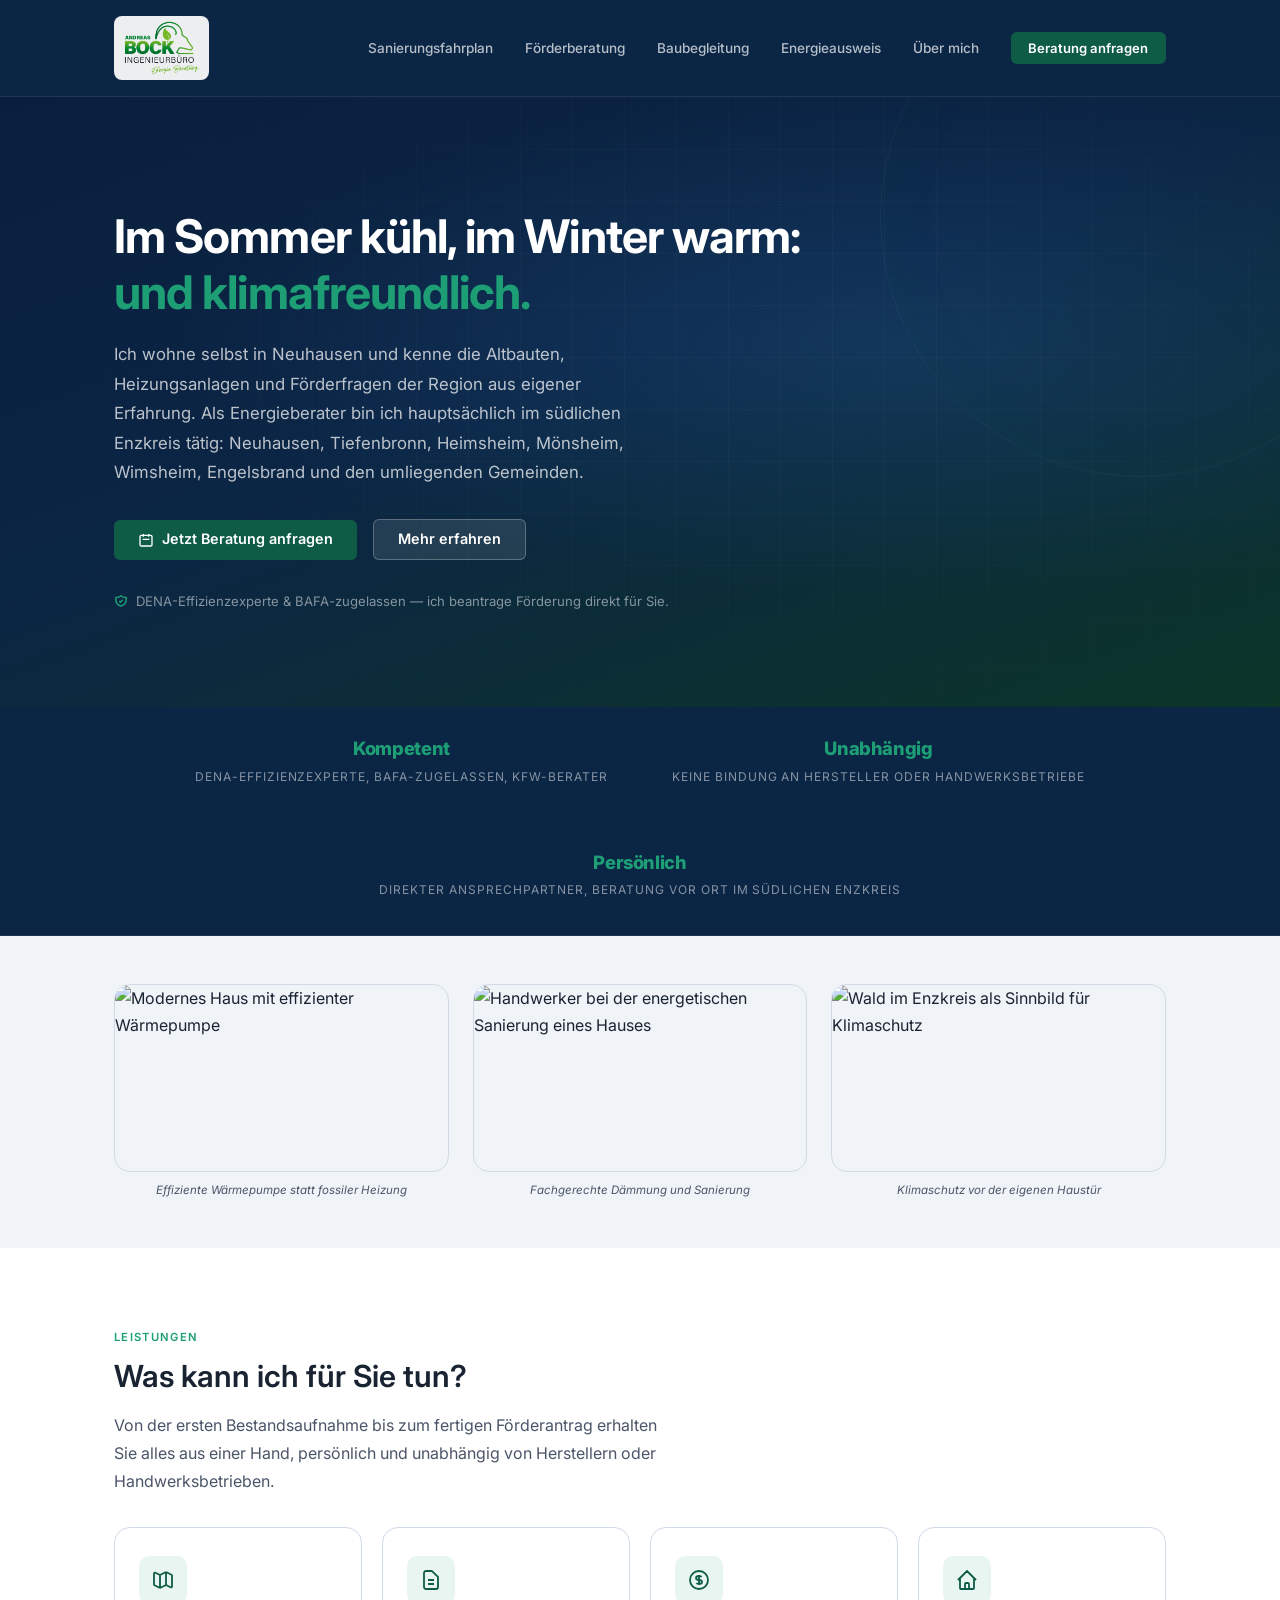
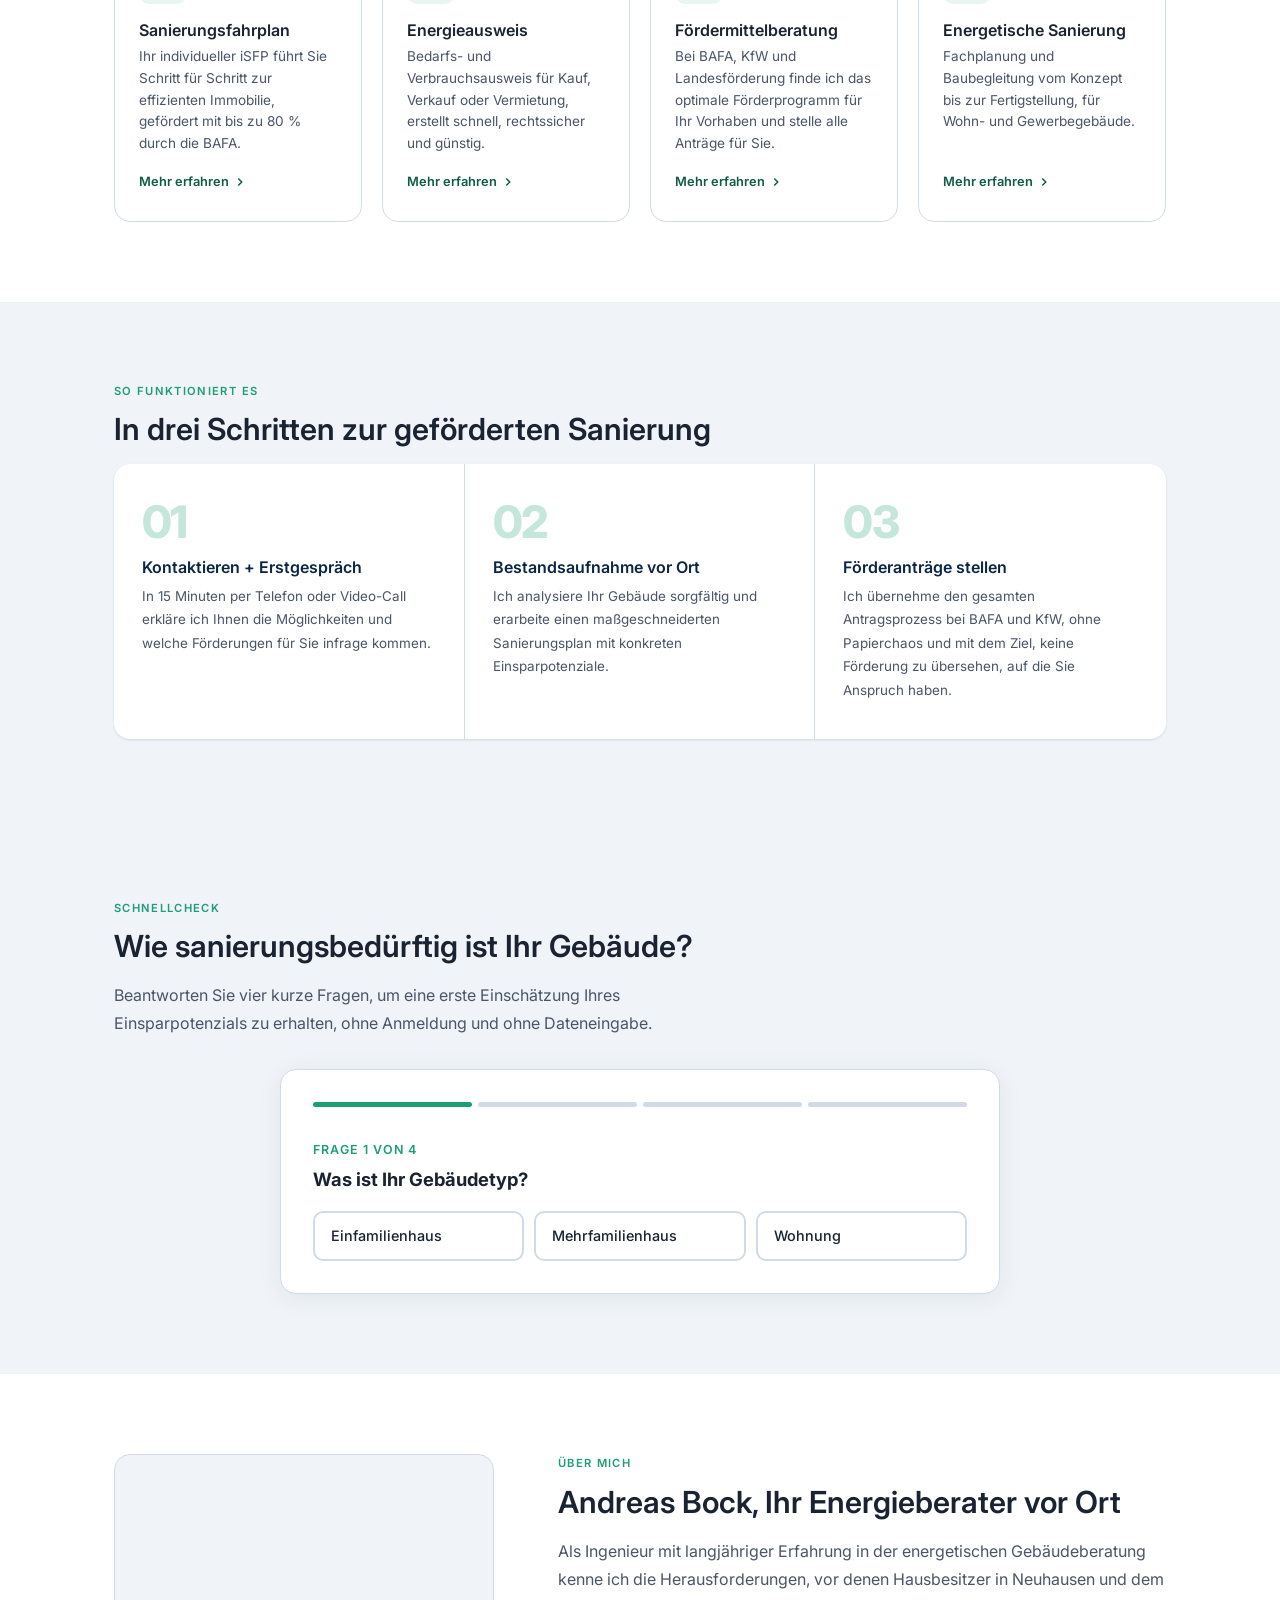
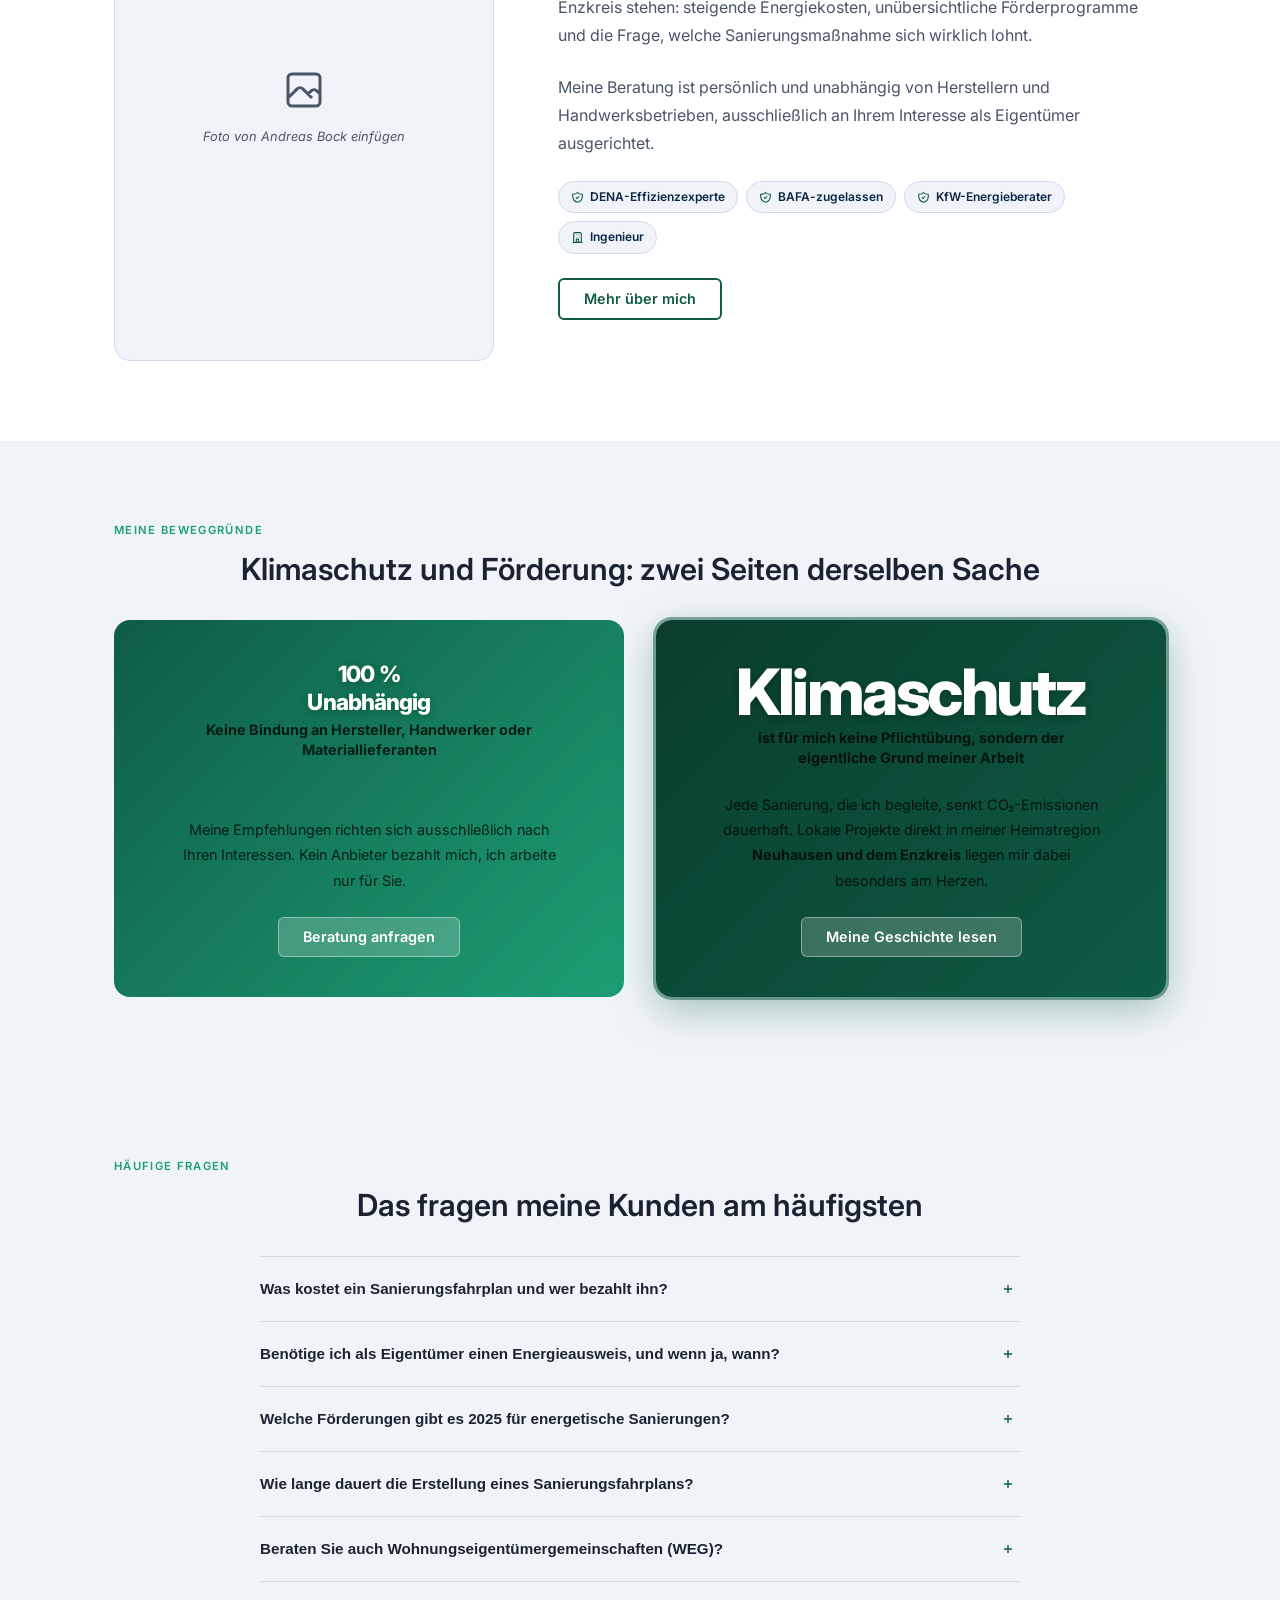
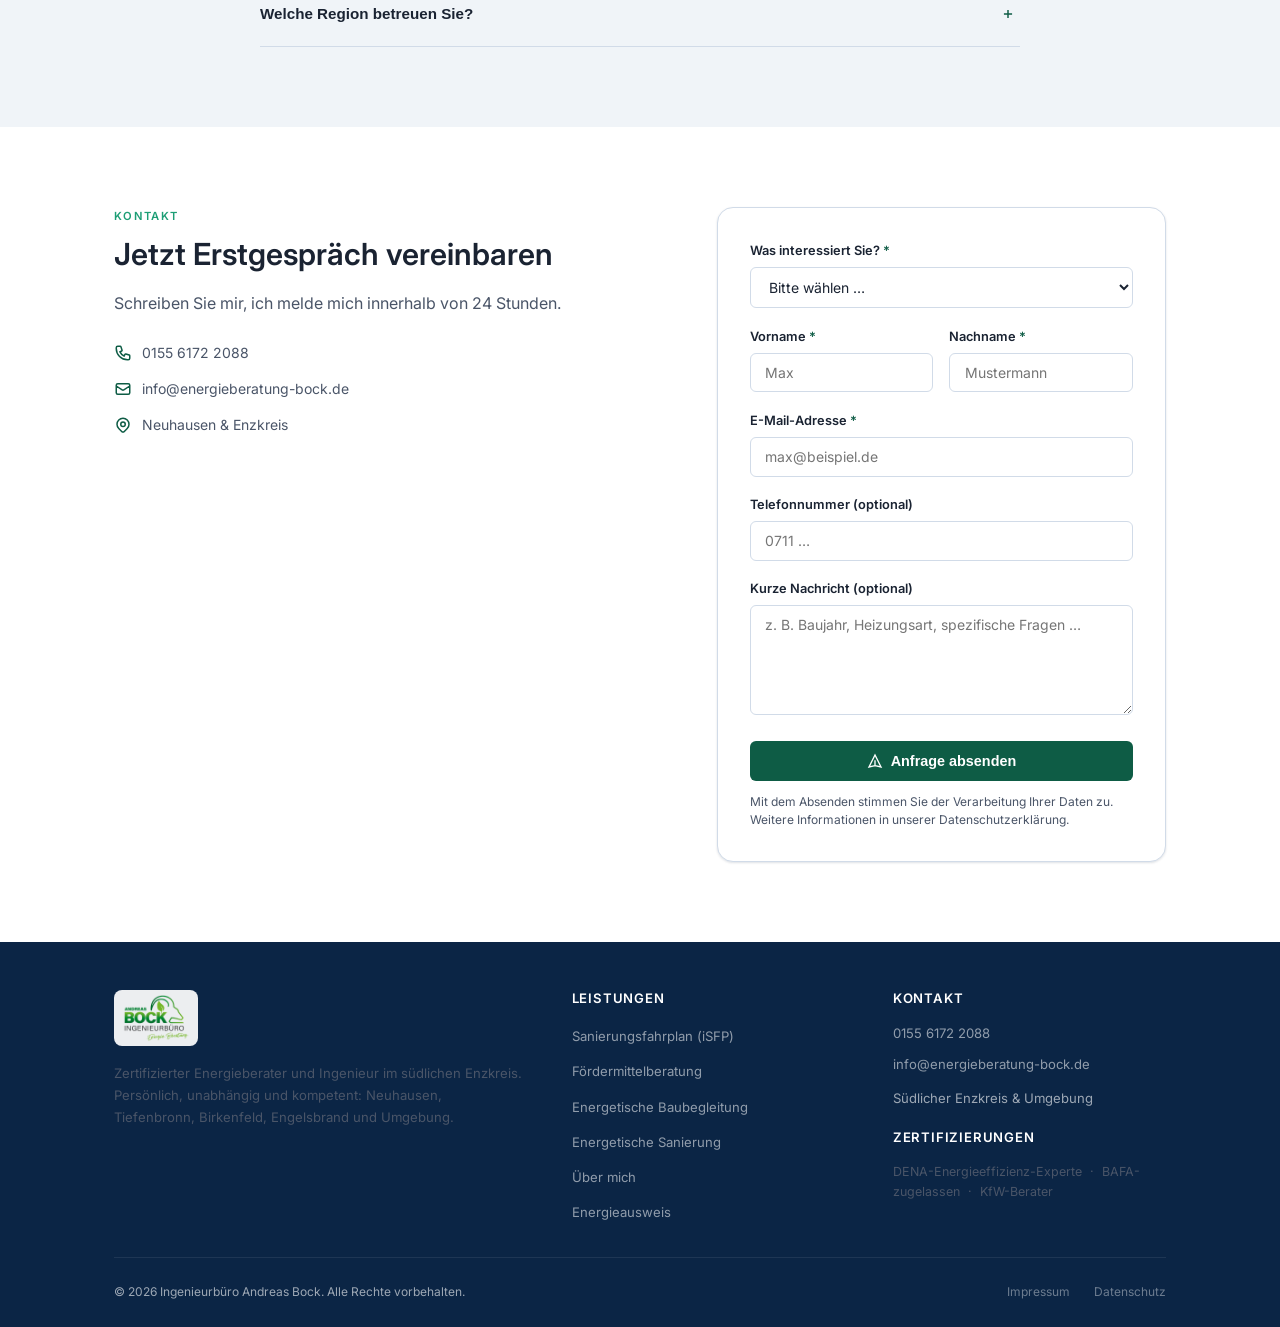
==== commit 4e951f08: "Option B: Türkis entfernt, Tag-Badge weg, Hero vereinfacht Co-Authored-By: Claude Sonnet 4.6 <norepl" ====
--- a/index.html
+++ b/index.html
@@ -185,10 +185,6 @@
     <div class="container">
       <div class="hero__inner">
         <div class="hero__content">
-        <span class="hero__tag">
-          <svg viewBox="0 0 24 24" fill="none" stroke="currentColor" stroke-width="2.5" aria-hidden="true" width="12" height="12"><path d="M12 2L2 7l10 5 10-5-10-5zM2 17l10 5 10-5M2 12l10 5 10-5"/></svg>
-          Zertifizierter Energieberater &middot; Neuhausen &amp; Enzkreis
-        </span>
         <h1 id="hero-heading">Im Sommer kühl, im Winter warm: <em>und klimafreundlich.</em></h1>
         <p class="hero__sub">Ich wohne selbst in Neuhausen und kenne die Altbauten, Heizungsanlagen und Förderfragen der Region aus eigener Erfahrung. Als Energieberater bin ich hauptsächlich im südlichen Enzkreis tätig: Neuhausen, Tiefenbronn, Heimsheim, Mönsheim, Wimsheim, Engelsbrand und den umliegenden Gemeinden.</p>
         <div class="hero__actions">
@@ -198,15 +194,10 @@
           </a>
           <a href="pages/sanierungsfahrplan.html" class="btn btn--ghost">Mehr erfahren</a>
         </div>
-        <div class="foerder-banner" role="note">
-          <div class="foerder-banner__icon" aria-hidden="true">
-            <svg viewBox="0 0 24 24" fill="none" stroke="currentColor" stroke-width="2" width="18" height="18"><path d="M9 12l2 2 4-4m5.618-4.016A11.955 11.955 0 0112 2.944a11.955 11.955 0 01-8.618 3.04A12.02 12.02 0 003 9c0 5.591 3.824 10.29 9 11.622 5.176-1.332 9-6.03 9-11.622 0-1.042-.133-2.052-.382-3.016z"/></svg>
-          </div>
-          <div class="foerder-banner__text">
-            <strong>Als DENA-gelisteter Energieeffizienz-Experte beantrage ich BAFA- und KfW-Förderung direkt für Sie.</strong>
-            <p>Ohne diesen Nachweis sind viele Förderprogramme gar nicht erst beantragbar.</p>
-          </div>
-        </div>
+        <p class="hero__note">
+          <svg viewBox="0 0 24 24" fill="none" stroke="currentColor" stroke-width="2.5" width="14" height="14" aria-hidden="true" style="flex-shrink:0;margin-top:2px;"><path d="M9 12l2 2 4-4m5.618-4.016A11.955 11.955 0 0112 2.944a11.955 11.955 0 01-8.618 3.04A12.02 12.02 0 003 9c0 5.591 3.824 10.29 9 11.622 5.176-1.332 9-6.03 9-11.622 0-1.042-.133-2.052-.382-3.016z"/></svg>
+          DENA-Effizienzexperte &amp; BAFA-zugelassen — ich beantrage Förderung direkt für Sie.
+        </p>
         </div>
         <div class="hero__image" aria-hidden="true">
           <div class="hero__creds">
--- a/css/style.css
+++ b/css/style.css
@@ -160,86 +160,47 @@
 
 /* ── HERO ── */
 .hero {
-  background: linear-gradient(135deg, var(--navy) 0%, var(--steel) 55%, var(--forest) 100%);
-  padding: 6rem 0 5rem;
+  background:
+    radial-gradient(ellipse 80% 60% at 70% 40%, rgba(27,74,122,0.45) 0%, transparent 70%),
+    linear-gradient(160deg, #0a1f3d 0%, #0B2545 45%, #0c3528 100%);
+  padding: 7rem 0 6rem;
   position: relative;
   overflow: hidden;
 }
 .hero::before {
   content: '';
   position: absolute;
-  width: 600px;
-  height: 600px;
-  border-radius: 50%;
-  background: rgba(14,92,69,0.15);
-  top: -200px;
-  right: -150px;
+  inset: 0;
+  background-image:
+    linear-gradient(rgba(255,255,255,0.028) 1px, transparent 1px),
+    linear-gradient(90deg, rgba(255,255,255,0.028) 1px, transparent 1px);
+  background-size: 52px 52px;
+  mask-image: radial-gradient(ellipse 80% 90% at 60% 40%, black 20%, transparent 80%);
+  -webkit-mask-image: radial-gradient(ellipse 80% 90% at 60% 40%, black 20%, transparent 80%);
 }
 .hero::after {
   content: '';
   position: absolute;
-  width: 300px;
-  height: 300px;
+  width: 520px;
+  height: 520px;
   border-radius: 50%;
-  background: rgba(29,158,117,0.08);
-  bottom: -100px;
-  left: 5%;
+  border: 1px solid rgba(255,255,255,0.04);
+  right: -120px;
+  top: -140px;
+  box-shadow: inset 0 0 60px rgba(14,92,69,0.08);
 }
 .hero__inner {
   position: relative;
   z-index: 1;
   display: flex;
-  align-items: center;
-  gap: 3rem;
+  flex-direction: column;
+  align-items: flex-start;
+  max-width: 760px;
 }
 .hero__content {
-  flex: 1 1 480px;
-  max-width: 620px;
+  width: 100%;
 }
 .hero__image {
-  flex: 0 0 340px;
-  display: flex;
-  align-items: center;
-  justify-content: center;
-}
-.hero__creds {
-  display: flex;
-  flex-direction: column;
-  gap: 1rem;
-  width: 100%;
-}
-.hero__cred-card {
-  display: flex;
-  align-items: flex-start;
-  gap: 1rem;
-  background: rgba(255,255,255,0.07);
-  border: 1px solid rgba(255,255,255,0.13);
-  border-radius: 14px;
-  padding: 1.25rem 1.5rem;
-}
-.hero__cred-icon {
-  width: 44px;
-  height: 44px;
-  border-radius: 10px;
-  background: rgba(110,231,192,0.15);
-  display: flex;
-  align-items: center;
-  justify-content: center;
-  flex-shrink: 0;
-  color: #6EE7C0;
-}
-.hero__cred-label {
-  font-size: 0.95rem;
-  font-weight: 700;
-  color: #fff;
-  margin-bottom: 0.2rem;
-}
-.hero__cred-sub {
-  font-size: 0.8rem;
-  color: rgba(255,255,255,0.62);
-  line-height: 1.4;
-}
-.hero__image img {
   display: none;
 }
 .hero__tag {
@@ -248,7 +209,7 @@
   gap: 6px;
   background: rgba(29,158,117,0.2);
   border: 1px solid rgba(29,158,117,0.35);
-  color: #6EE7C0;
+  color: var(--moss);
   font-size: 0.72rem;
   font-weight: 600;
   letter-spacing: 0.08em;
@@ -268,7 +229,7 @@
 }
 .hero h1 em {
   font-style: normal;
-  color: #6EE7C0;
+  color: var(--moss);
 }
 .hero__sub {
   color: rgba(255,255,255,0.72);
@@ -313,41 +274,17 @@
 .btn--full { width: 100%; justify-content: center; }
 .btn svg { width: 16px; height: 16px; flex-shrink: 0; }
 
-/* ── FÖRDER-BANNER ── */
-.foerder-banner {
-  background: rgba(14,92,69,0.25);
-  border: 1px solid rgba(110,231,192,0.3);
-  border-radius: var(--radius-md);
-  padding: 1rem 1.25rem;
+/* ── HERO NOTE ── */
+.hero__note {
   display: flex;
   align-items: flex-start;
-  gap: 1rem;
-  margin-top: 2.5rem;
-  max-width: 620px;
-}
-.foerder-banner__icon {
-  width: 36px;
-  height: 36px;
-  background: rgba(29,158,117,0.3);
-  border-radius: 50%;
-  display: flex;
-  align-items: center;
-  justify-content: center;
-  flex-shrink: 0;
-}
-.foerder-banner__icon svg { width: 18px; height: 18px; color: #6EE7C0; }
-.foerder-banner__text strong {
-  display: block;
-  color: #6EE7C0;
-  font-size: 0.88rem;
-  font-weight: 700;
-  margin-bottom: 2px;
-}
-.foerder-banner__text p {
-  color: rgba(255,255,255,0.65);
-  font-size: 0.8rem;
+  gap: 0.5rem;
+  margin-top: 2rem;
+  color: rgba(255,255,255,0.5);
+  font-size: 0.82rem;
   line-height: 1.5;
 }
+.hero__note svg { color: var(--moss); }
 
 /* ── STATS BAR ── */
 .stats-bar {
@@ -366,7 +303,7 @@
   display: block;
   font-size: 1.8rem;
   font-weight: 800;
-  color: #6EE7C0;
+  color: var(--moss);
   line-height: 1;
   margin-bottom: 4px;
   letter-spacing: -0.02em;
@@ -521,7 +458,7 @@
 .fallbeispiel__header h3 { color: var(--chalk); font-size: 0.95rem; }
 .fallbeispiel__tag {
   background: rgba(29,158,117,0.25);
-  color: #6EE7C0;
+  color: var(--moss);
   font-size: 0.7rem;
   font-weight: 600;
   letter-spacing: 0.06em;
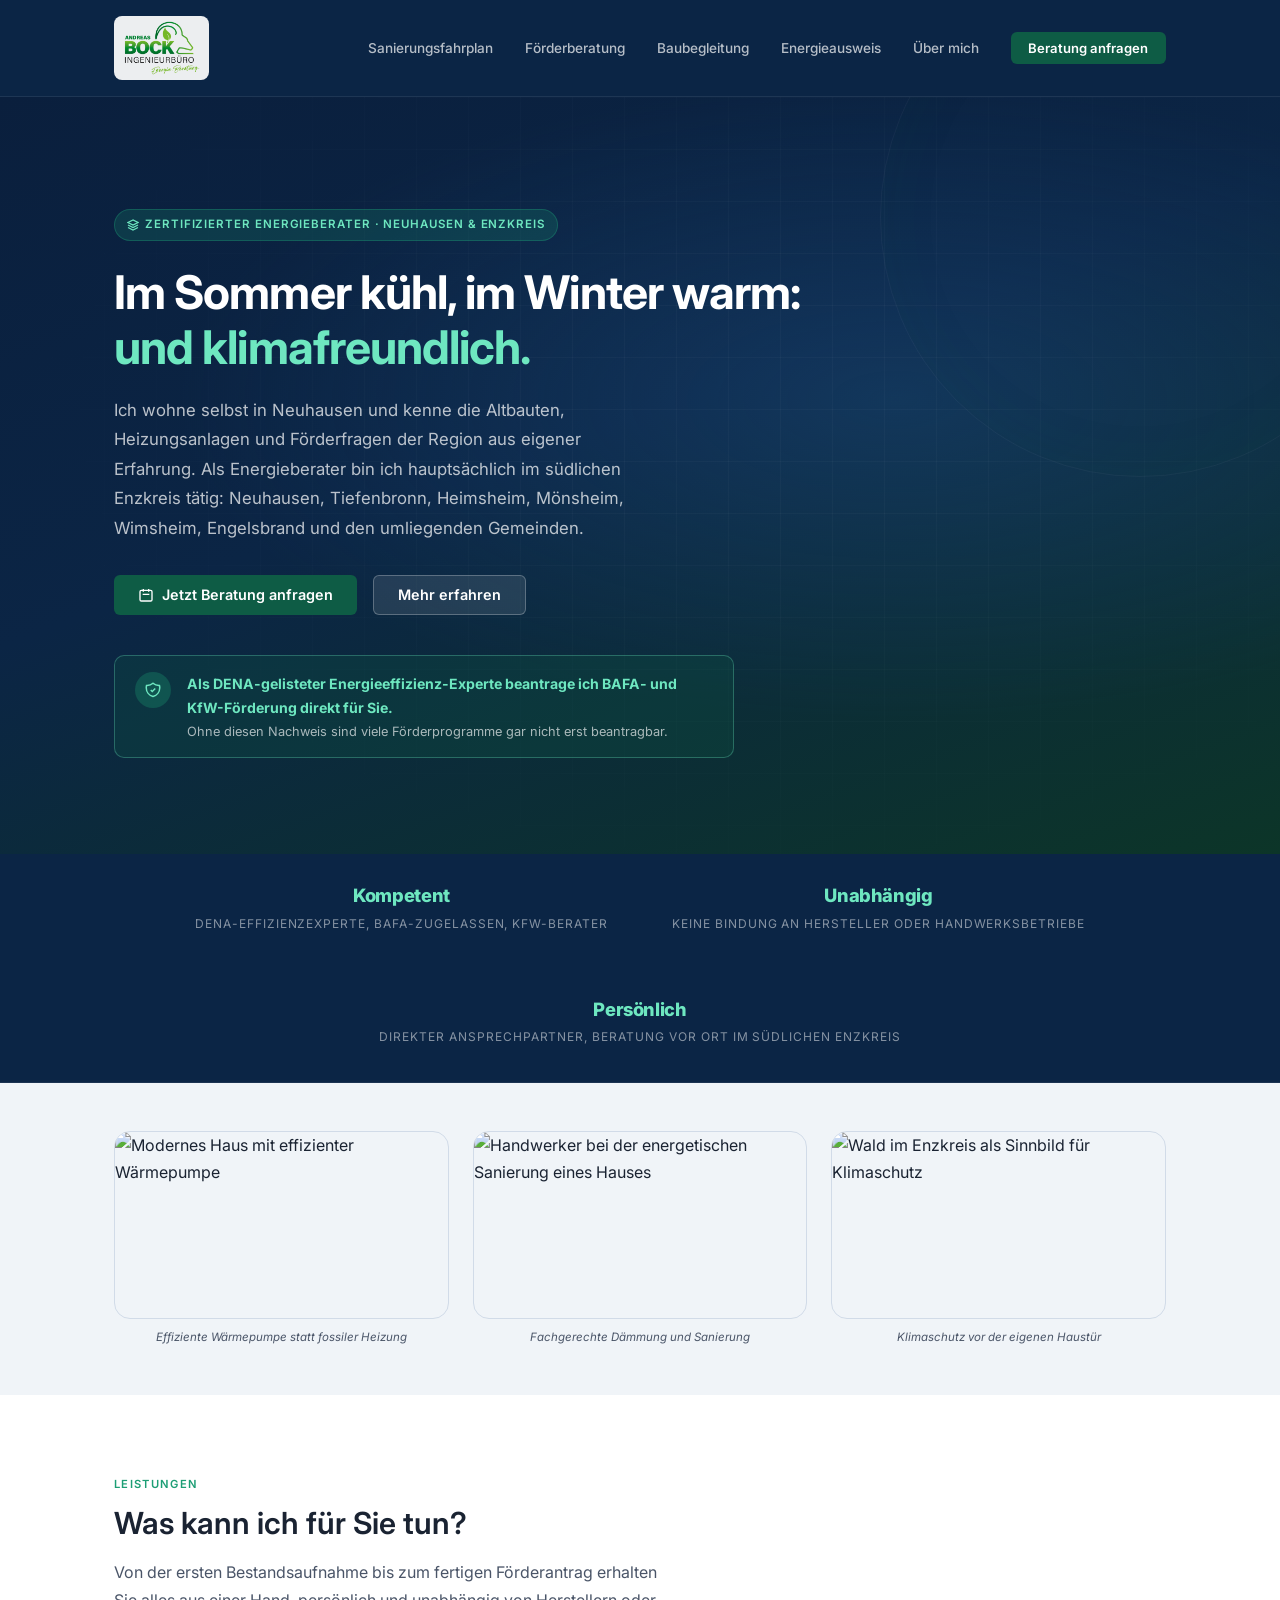
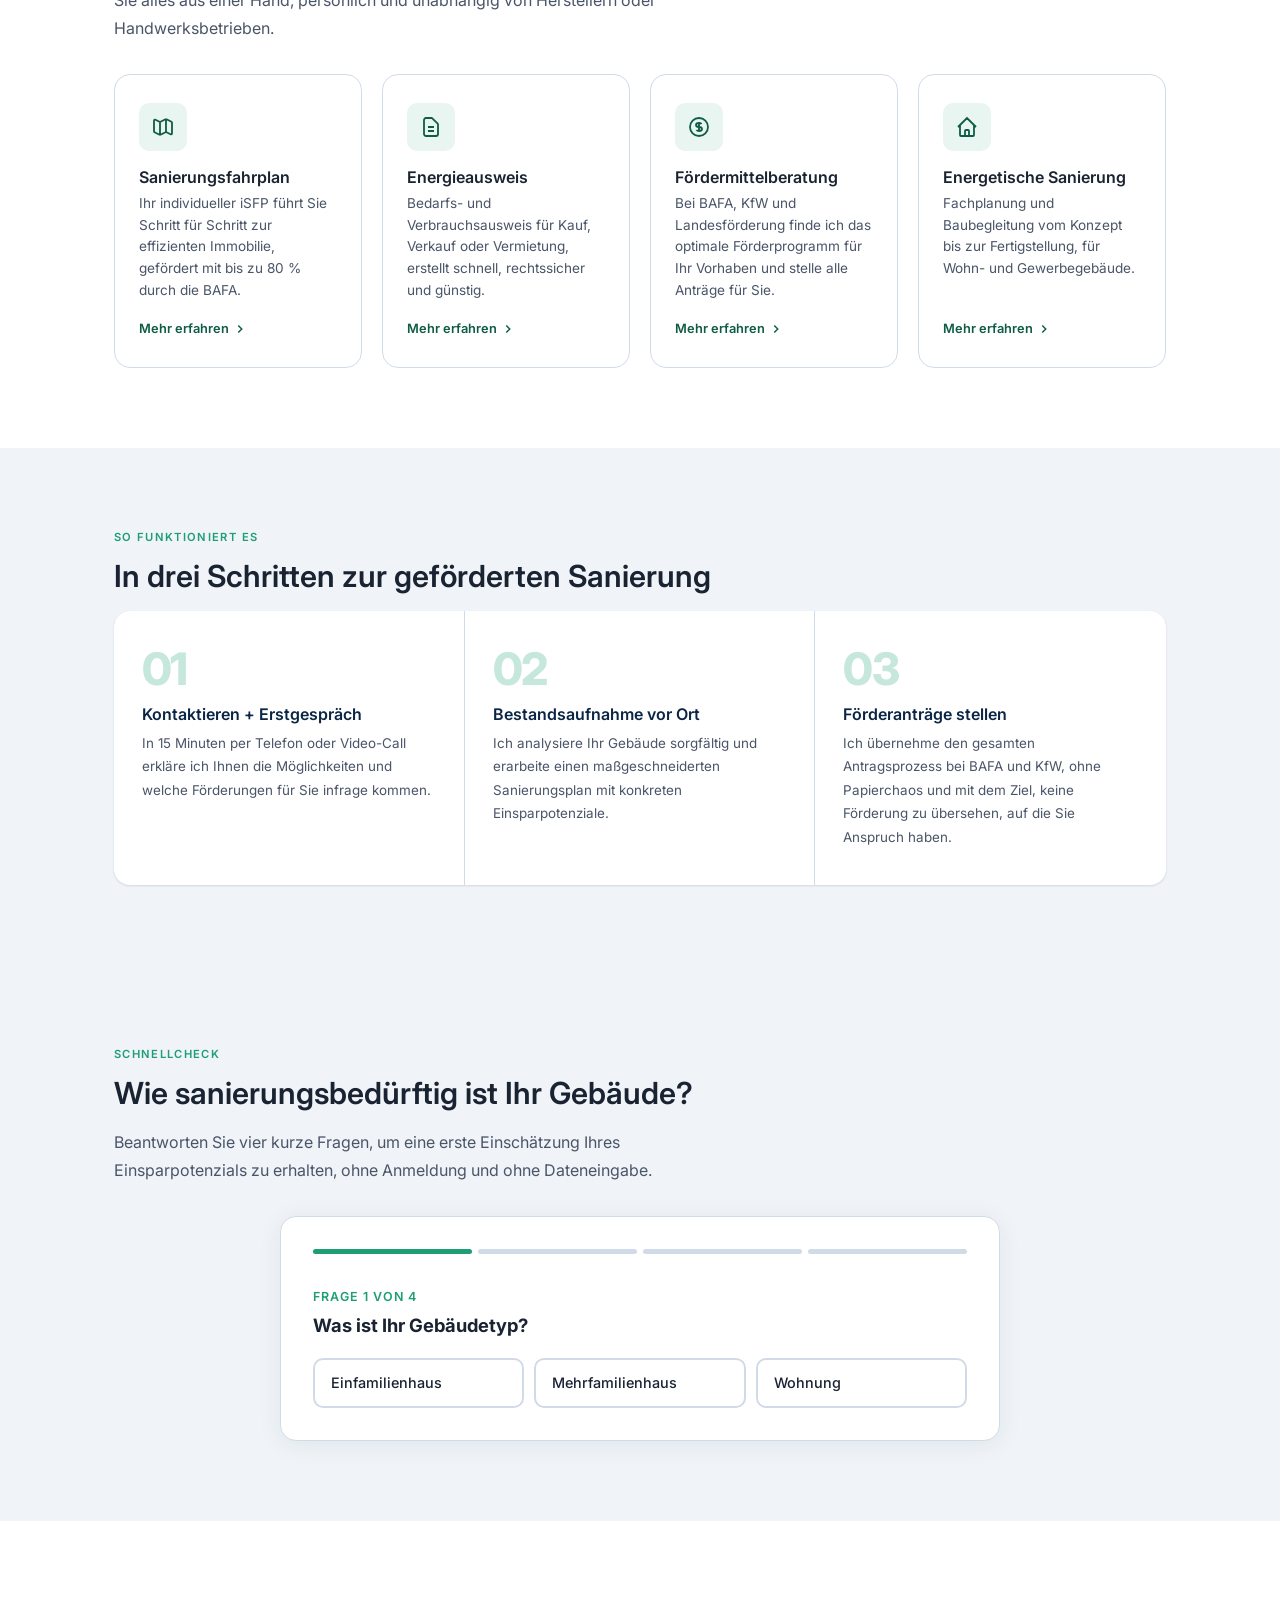
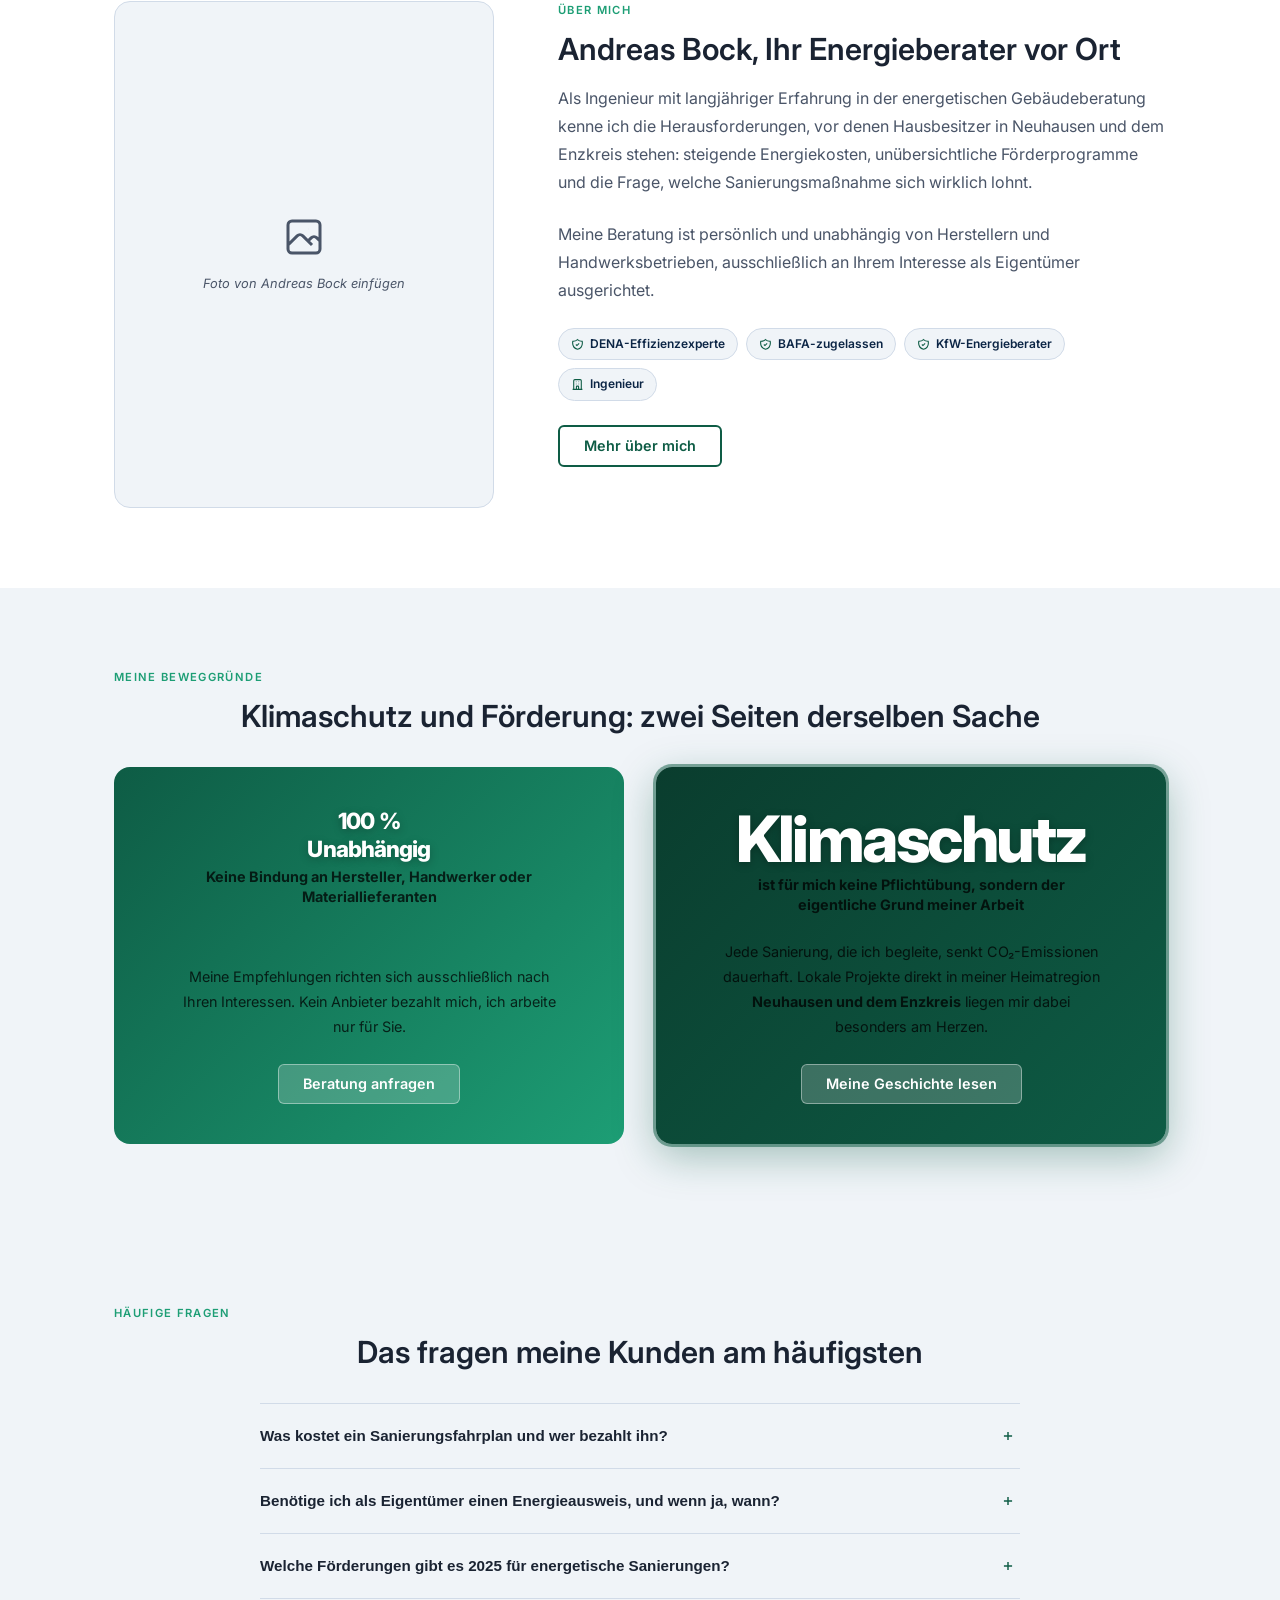
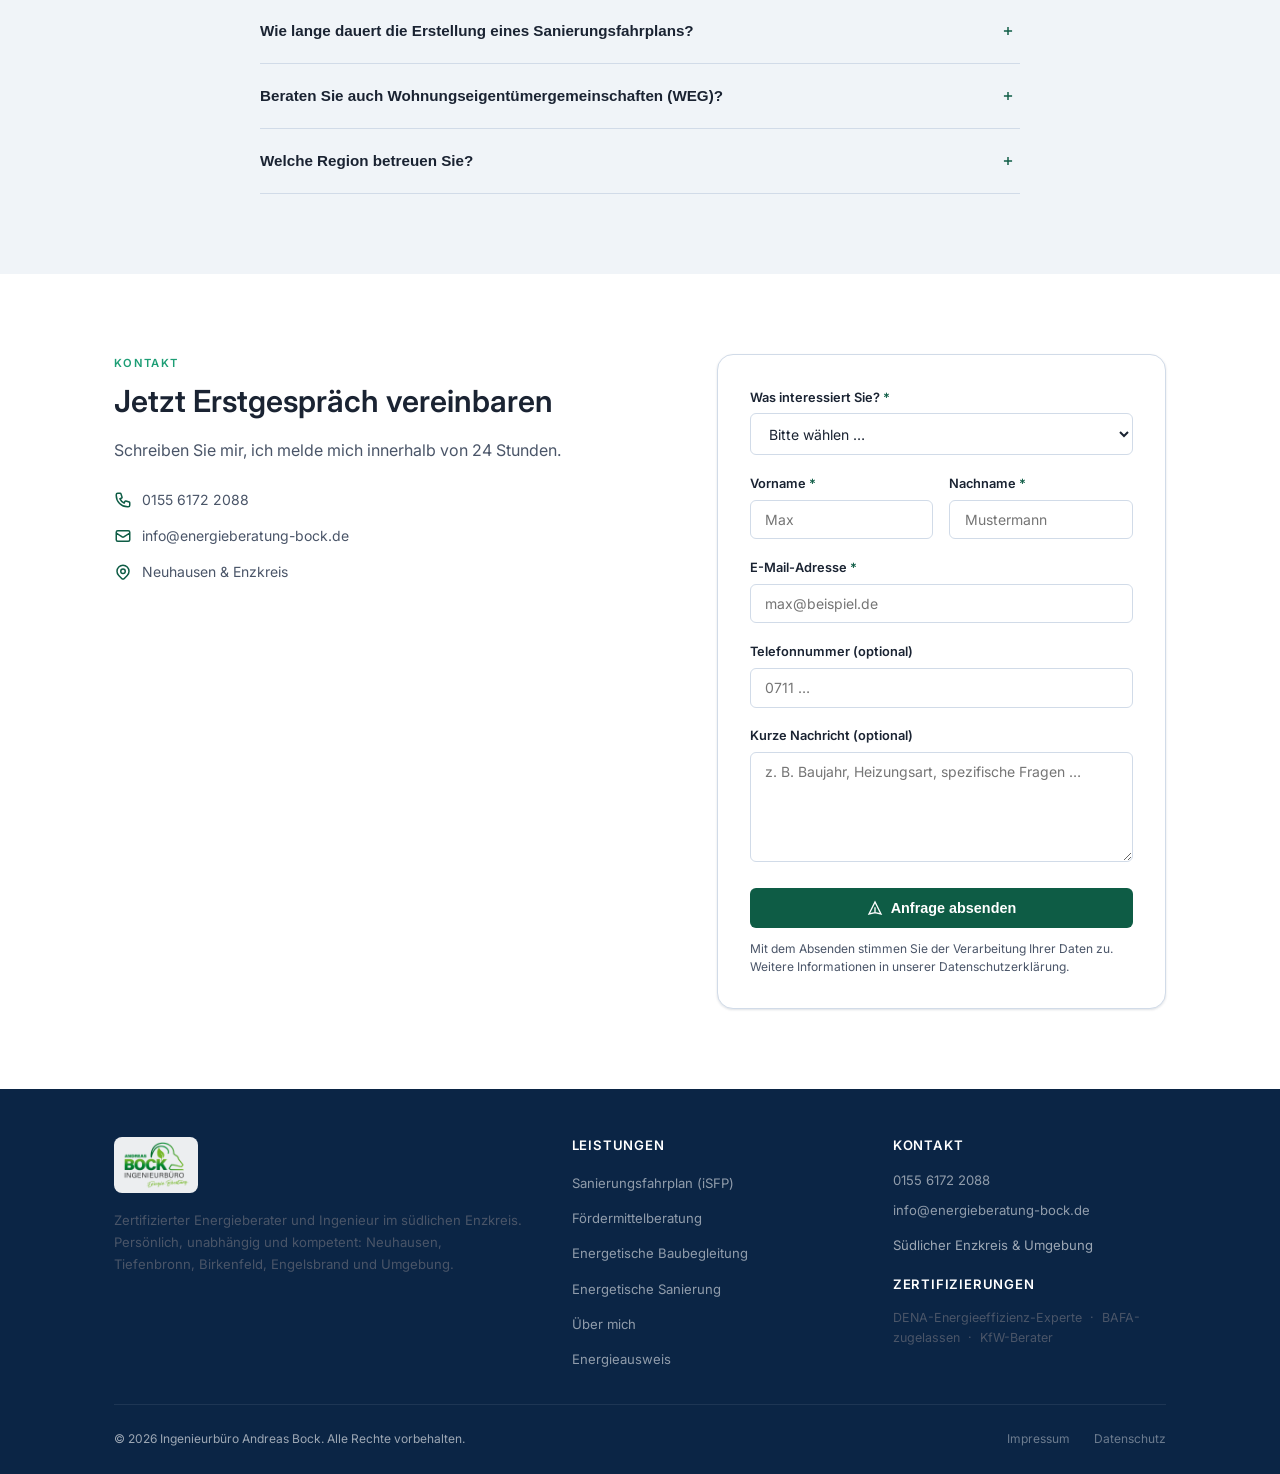
==== commit 7e99eae0: "Revert "Option B: Türkis entfernt, Tag-Badge weg, Hero vereinfacht" This reverts commit 4e951f0857a0" ====
--- a/index.html
+++ b/index.html
@@ -185,6 +185,10 @@
     <div class="container">
       <div class="hero__inner">
         <div class="hero__content">
+        <span class="hero__tag">
+          <svg viewBox="0 0 24 24" fill="none" stroke="currentColor" stroke-width="2.5" aria-hidden="true" width="12" height="12"><path d="M12 2L2 7l10 5 10-5-10-5zM2 17l10 5 10-5M2 12l10 5 10-5"/></svg>
+          Zertifizierter Energieberater &middot; Neuhausen &amp; Enzkreis
+        </span>
         <h1 id="hero-heading">Im Sommer kühl, im Winter warm: <em>und klimafreundlich.</em></h1>
         <p class="hero__sub">Ich wohne selbst in Neuhausen und kenne die Altbauten, Heizungsanlagen und Förderfragen der Region aus eigener Erfahrung. Als Energieberater bin ich hauptsächlich im südlichen Enzkreis tätig: Neuhausen, Tiefenbronn, Heimsheim, Mönsheim, Wimsheim, Engelsbrand und den umliegenden Gemeinden.</p>
         <div class="hero__actions">
@@ -194,10 +198,15 @@
           </a>
           <a href="pages/sanierungsfahrplan.html" class="btn btn--ghost">Mehr erfahren</a>
         </div>
-        <p class="hero__note">
-          <svg viewBox="0 0 24 24" fill="none" stroke="currentColor" stroke-width="2.5" width="14" height="14" aria-hidden="true" style="flex-shrink:0;margin-top:2px;"><path d="M9 12l2 2 4-4m5.618-4.016A11.955 11.955 0 0112 2.944a11.955 11.955 0 01-8.618 3.04A12.02 12.02 0 003 9c0 5.591 3.824 10.29 9 11.622 5.176-1.332 9-6.03 9-11.622 0-1.042-.133-2.052-.382-3.016z"/></svg>
-          DENA-Effizienzexperte &amp; BAFA-zugelassen — ich beantrage Förderung direkt für Sie.
-        </p>
+        <div class="foerder-banner" role="note">
+          <div class="foerder-banner__icon" aria-hidden="true">
+            <svg viewBox="0 0 24 24" fill="none" stroke="currentColor" stroke-width="2" width="18" height="18"><path d="M9 12l2 2 4-4m5.618-4.016A11.955 11.955 0 0112 2.944a11.955 11.955 0 01-8.618 3.04A12.02 12.02 0 003 9c0 5.591 3.824 10.29 9 11.622 5.176-1.332 9-6.03 9-11.622 0-1.042-.133-2.052-.382-3.016z"/></svg>
+          </div>
+          <div class="foerder-banner__text">
+            <strong>Als DENA-gelisteter Energieeffizienz-Experte beantrage ich BAFA- und KfW-Förderung direkt für Sie.</strong>
+            <p>Ohne diesen Nachweis sind viele Förderprogramme gar nicht erst beantragbar.</p>
+          </div>
+        </div>
         </div>
         <div class="hero__image" aria-hidden="true">
           <div class="hero__creds">
--- a/css/style.css
+++ b/css/style.css
@@ -209,7 +209,7 @@
   gap: 6px;
   background: rgba(29,158,117,0.2);
   border: 1px solid rgba(29,158,117,0.35);
-  color: var(--moss);
+  color: #6EE7C0;
   font-size: 0.72rem;
   font-weight: 600;
   letter-spacing: 0.08em;
@@ -229,7 +229,7 @@
 }
 .hero h1 em {
   font-style: normal;
-  color: var(--moss);
+  color: #6EE7C0;
 }
 .hero__sub {
   color: rgba(255,255,255,0.72);
@@ -274,17 +274,41 @@
 .btn--full { width: 100%; justify-content: center; }
 .btn svg { width: 16px; height: 16px; flex-shrink: 0; }
 
-/* ── HERO NOTE ── */
-.hero__note {
+/* ── FÖRDER-BANNER ── */
+.foerder-banner {
+  background: rgba(14,92,69,0.25);
+  border: 1px solid rgba(110,231,192,0.3);
+  border-radius: var(--radius-md);
+  padding: 1rem 1.25rem;
   display: flex;
   align-items: flex-start;
-  gap: 0.5rem;
-  margin-top: 2rem;
-  color: rgba(255,255,255,0.5);
-  font-size: 0.82rem;
+  gap: 1rem;
+  margin-top: 2.5rem;
+  max-width: 620px;
+}
+.foerder-banner__icon {
+  width: 36px;
+  height: 36px;
+  background: rgba(29,158,117,0.3);
+  border-radius: 50%;
+  display: flex;
+  align-items: center;
+  justify-content: center;
+  flex-shrink: 0;
+}
+.foerder-banner__icon svg { width: 18px; height: 18px; color: #6EE7C0; }
+.foerder-banner__text strong {
+  display: block;
+  color: #6EE7C0;
+  font-size: 0.88rem;
+  font-weight: 700;
+  margin-bottom: 2px;
+}
+.foerder-banner__text p {
+  color: rgba(255,255,255,0.65);
+  font-size: 0.8rem;
   line-height: 1.5;
 }
-.hero__note svg { color: var(--moss); }
 
 /* ── STATS BAR ── */
 .stats-bar {
@@ -303,7 +327,7 @@
   display: block;
   font-size: 1.8rem;
   font-weight: 800;
-  color: var(--moss);
+  color: #6EE7C0;
   line-height: 1;
   margin-bottom: 4px;
   letter-spacing: -0.02em;
@@ -458,7 +482,7 @@
 .fallbeispiel__header h3 { color: var(--chalk); font-size: 0.95rem; }
 .fallbeispiel__tag {
   background: rgba(29,158,117,0.25);
-  color: var(--moss);
+  color: #6EE7C0;
   font-size: 0.7rem;
   font-weight: 600;
   letter-spacing: 0.06em;
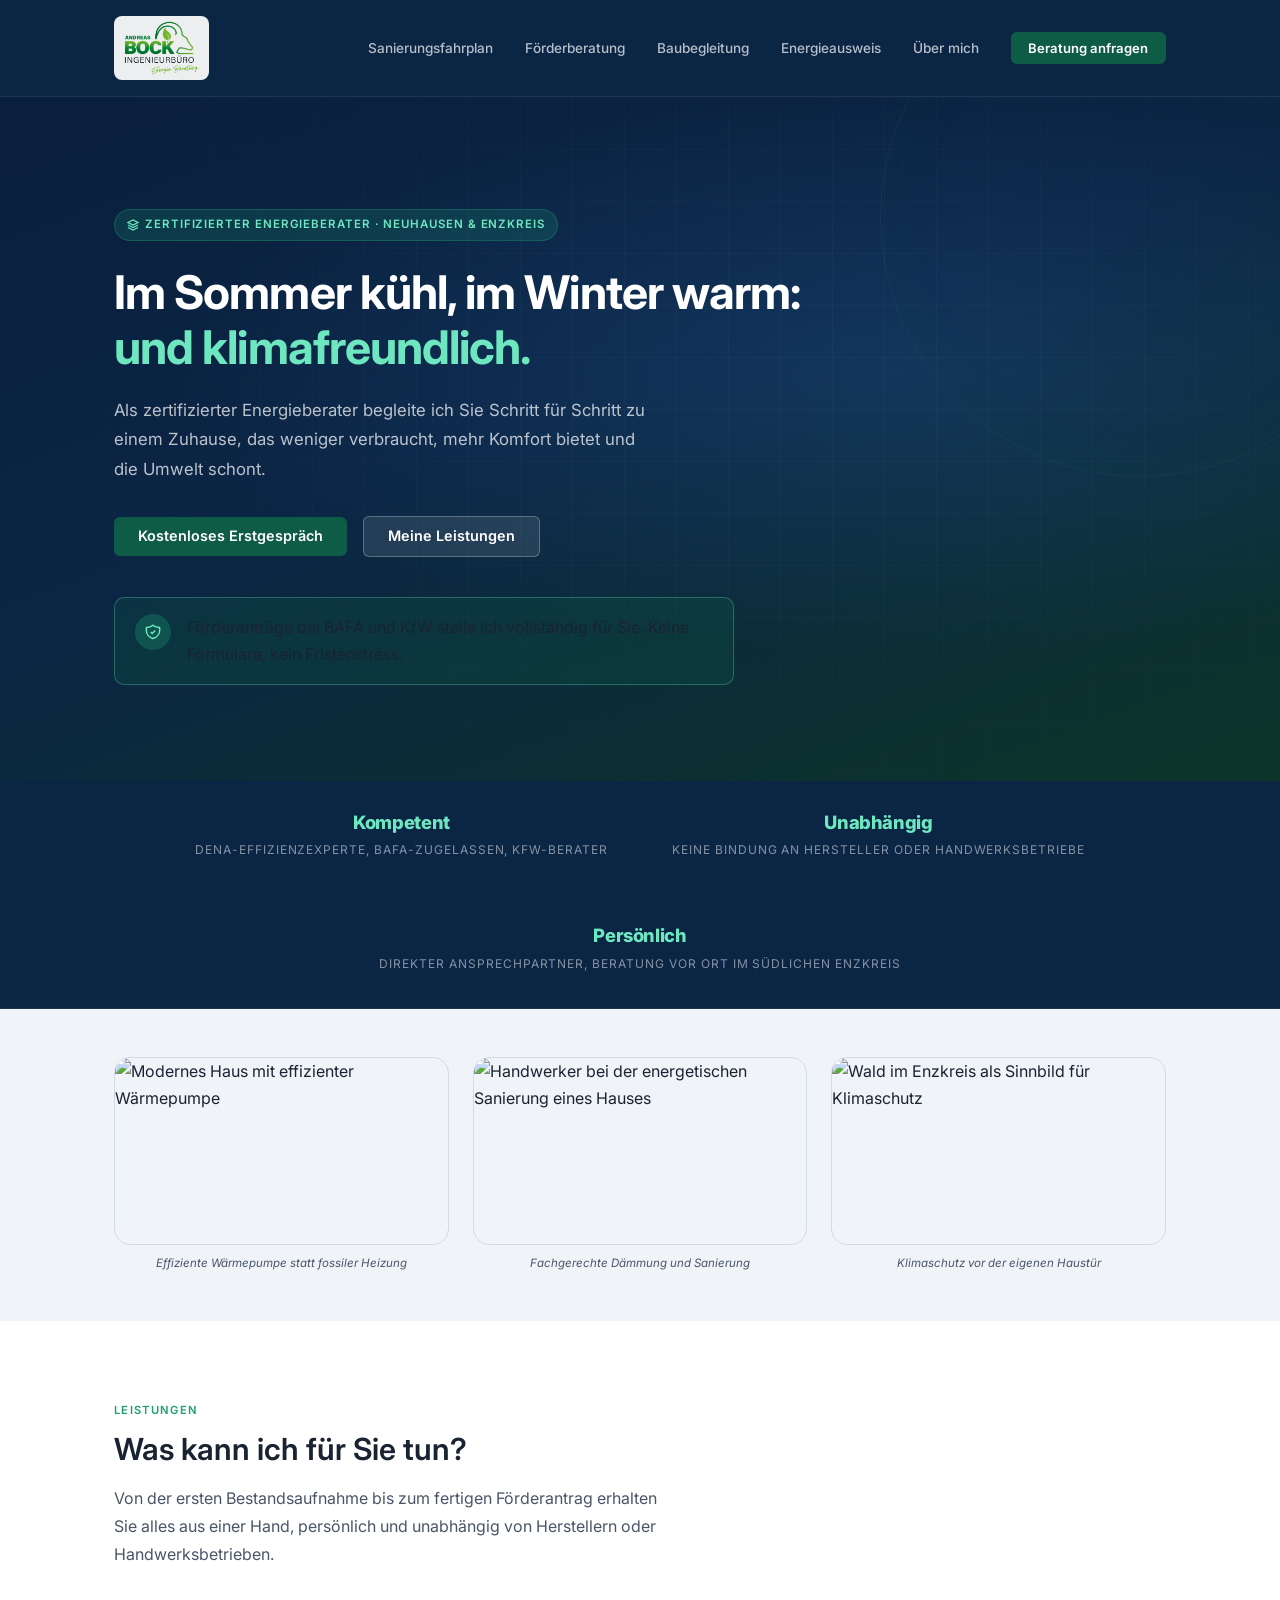
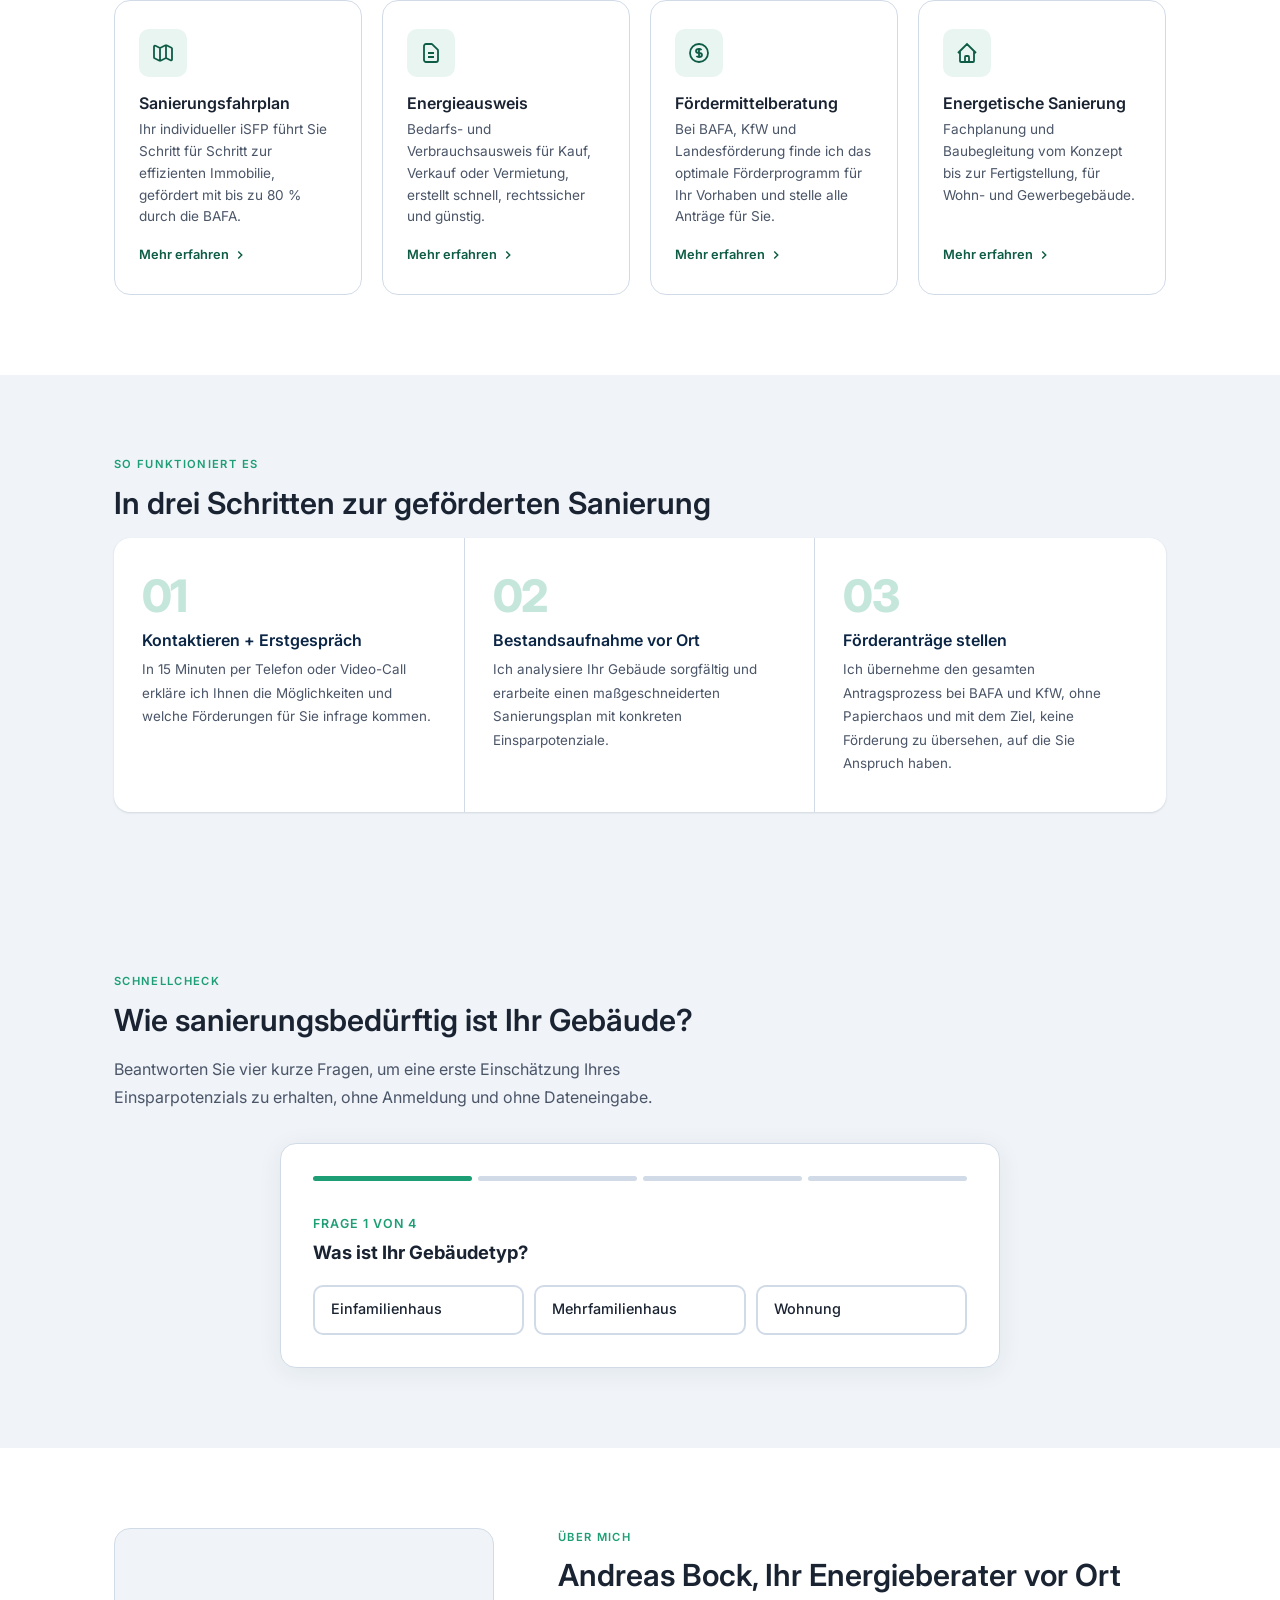
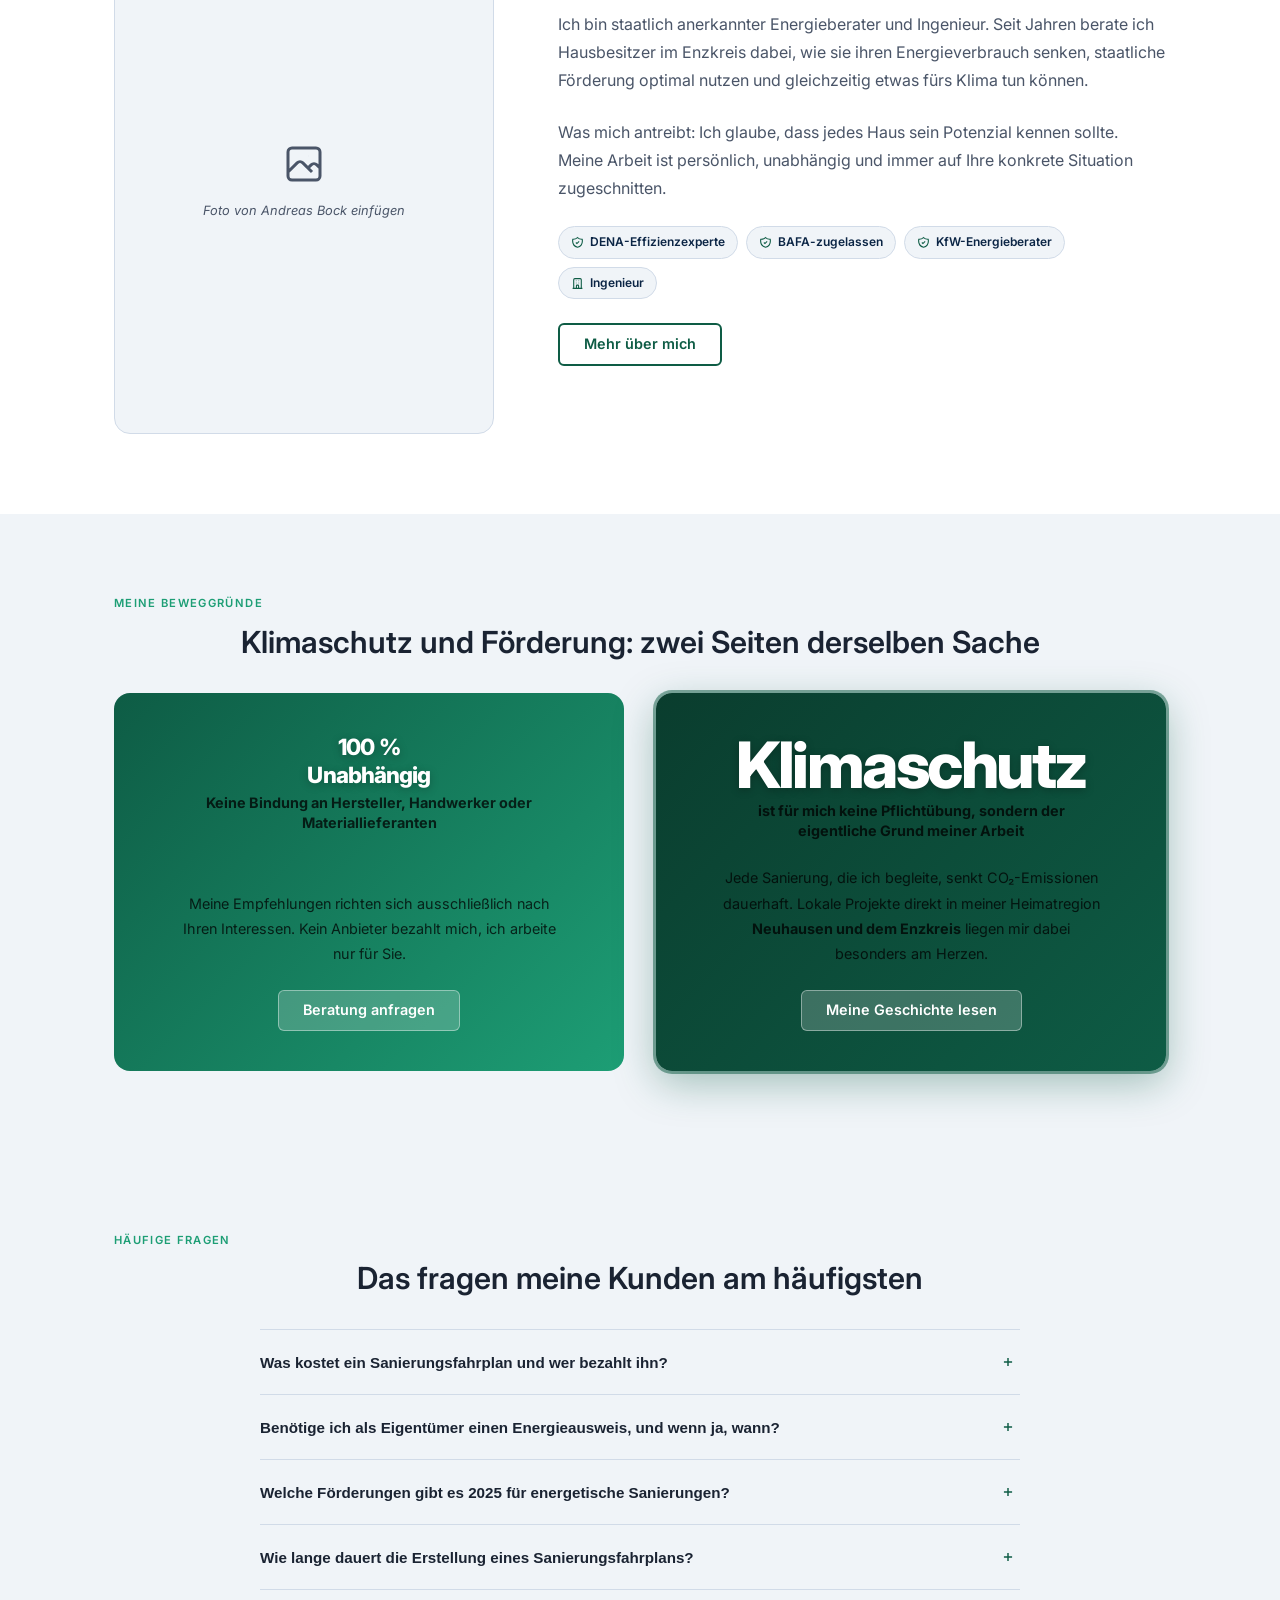
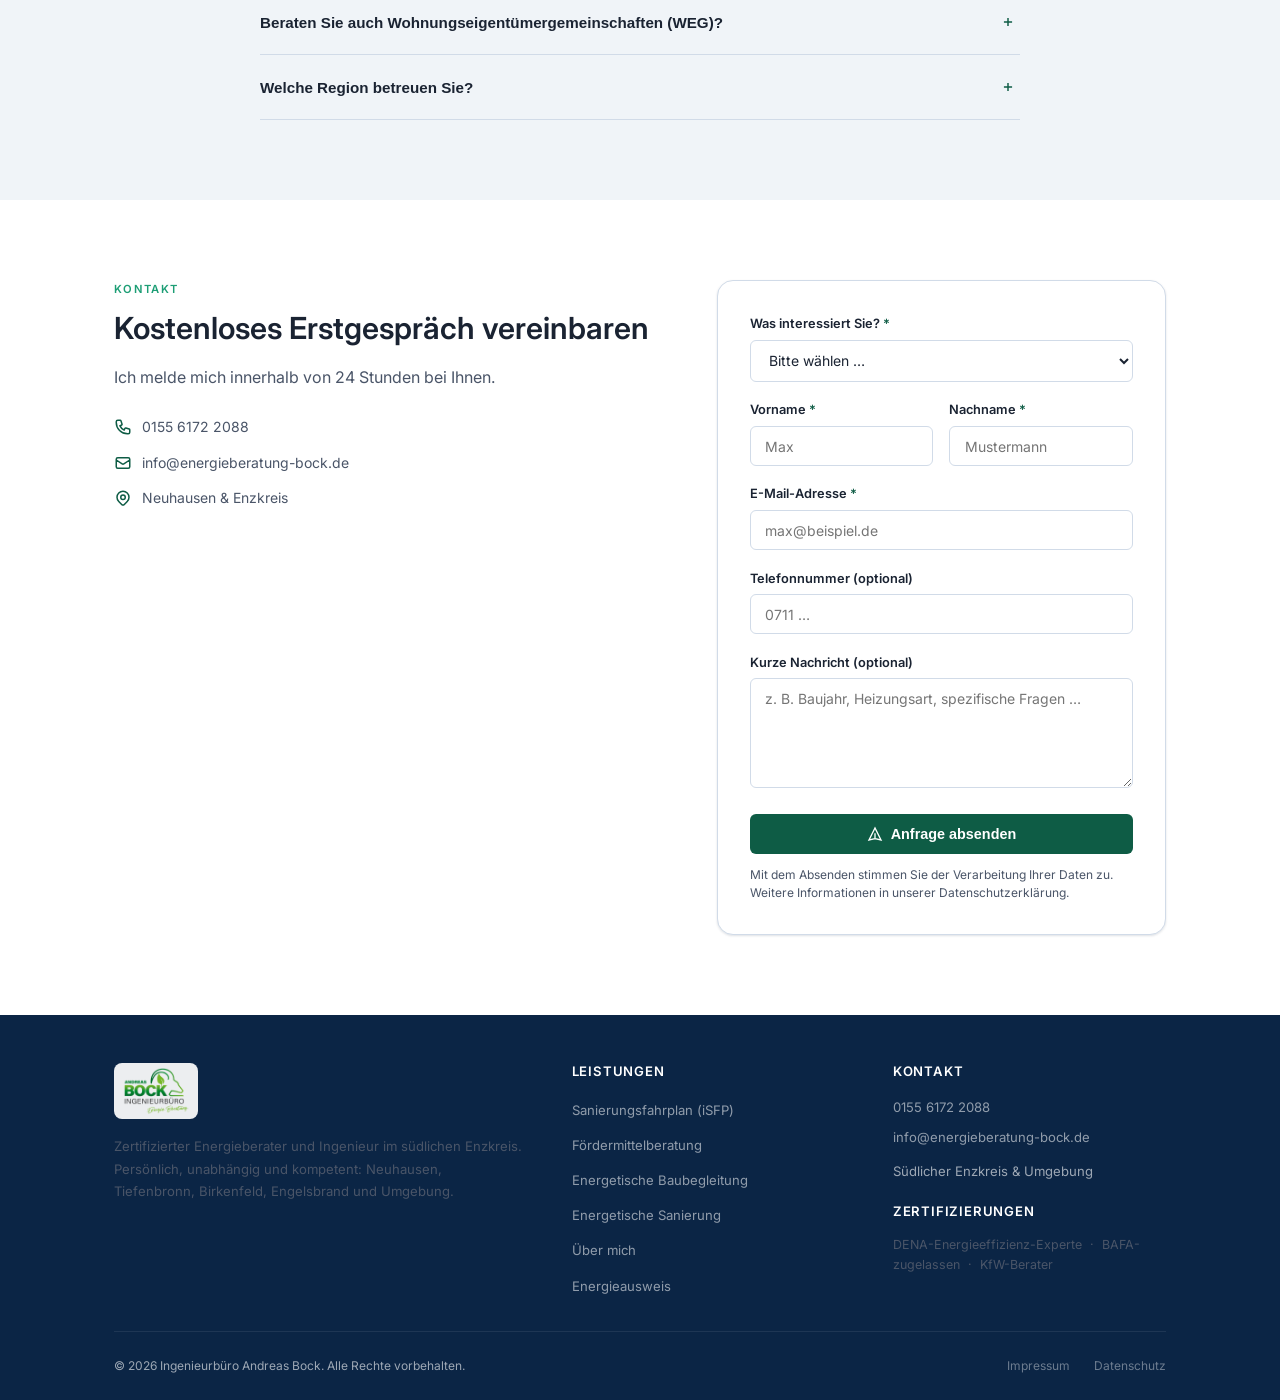
==== commit cfd66d7c: "CMS-Infrastruktur: Sveltia CMS + Content-JSON-Dateien - admin/index.html + admin/config.yml: Sveltia" ====
--- a/index.html
+++ b/index.html
@@ -189,20 +189,20 @@
           <svg viewBox="0 0 24 24" fill="none" stroke="currentColor" stroke-width="2.5" aria-hidden="true" width="12" height="12"><path d="M12 2L2 7l10 5 10-5-10-5zM2 17l10 5 10-5M2 12l10 5 10-5"/></svg>
           Zertifizierter Energieberater &middot; Neuhausen &amp; Enzkreis
         </span>
-        <h1 id="hero-heading">Im Sommer kühl, im Winter warm: <em>und klimafreundlich.</em></h1>
-        <p class="hero__sub">Ich wohne selbst in Neuhausen und kenne die Altbauten, Heizungsanlagen und Förderfragen der Region aus eigener Erfahrung. Als Energieberater bin ich hauptsächlich im südlichen Enzkreis tätig: Neuhausen, Tiefenbronn, Heimsheim, Mönsheim, Wimsheim, Engelsbrand und den umliegenden Gemeinden.</p>
+        <h1 id="hero-heading" data-cms="hero-title">Im Sommer kühl, im Winter warm: <em data-cms="hero-title-em">und klimafreundlich.</em></h1>
+        <p class="hero__sub" data-cms="hero-text">Ich wohne selbst in Neuhausen und kenne die Altbauten, Heizungsanlagen und Förderfragen der Region aus eigener Erfahrung. Als Energieberater bin ich hauptsächlich im südlichen Enzkreis tätig: Neuhausen, Tiefenbronn, Heimsheim, Mönsheim, Wimsheim, Engelsbrand und den umliegenden Gemeinden.</p>
         <div class="hero__actions">
-          <a href="#kontakt" class="btn btn--primary">
+          <a href="#kontakt" class="btn btn--primary" data-cms="btn-primary">
             <svg viewBox="0 0 24 24" fill="none" stroke="currentColor" stroke-width="2" aria-hidden="true" width="16" height="16"><path d="M8 7V3m8 4V3m-9 8h10M5 21h14a2 2 0 002-2V7a2 2 0 00-2-2H5a2 2 0 00-2 2v12a2 2 0 002 2z"/></svg>
             Jetzt Beratung anfragen
           </a>
-          <a href="pages/sanierungsfahrplan.html" class="btn btn--ghost">Mehr erfahren</a>
+          <a href="pages/sanierungsfahrplan.html" class="btn btn--ghost" data-cms="btn-ghost">Mehr erfahren</a>
         </div>
         <div class="foerder-banner" role="note">
           <div class="foerder-banner__icon" aria-hidden="true">
             <svg viewBox="0 0 24 24" fill="none" stroke="currentColor" stroke-width="2" width="18" height="18"><path d="M9 12l2 2 4-4m5.618-4.016A11.955 11.955 0 0112 2.944a11.955 11.955 0 01-8.618 3.04A12.02 12.02 0 003 9c0 5.591 3.824 10.29 9 11.622 5.176-1.332 9-6.03 9-11.622 0-1.042-.133-2.052-.382-3.016z"/></svg>
           </div>
-          <div class="foerder-banner__text">
+          <div class="foerder-banner__text" data-cms="hero-banner">
             <strong>Als DENA-gelisteter Energieeffizienz-Experte beantrage ich BAFA- und KfW-Förderung direkt für Sie.</strong>
             <p>Ohne diesen Nachweis sind viele Förderprogramme gar nicht erst beantragbar.</p>
           </div>
@@ -419,9 +419,9 @@
         </div>
         <div>
           <span class="eyebrow">Über mich</span>
-          <h2 id="ueber-heading" class="mb-2">Andreas Bock, Ihr Energieberater vor Ort</h2>
-          <p class="mb-3">Als Ingenieur mit langjähriger Erfahrung in der energetischen Gebäudeberatung kenne ich die Herausforderungen, vor denen Hausbesitzer in Neuhausen und dem Enzkreis stehen: steigende Energiekosten, unübersichtliche Förderprogramme und die Frage, welche Sanierungsmaßnahme sich wirklich lohnt.</p>
-          <p class="mb-3">Meine Beratung ist persönlich und unabhängig von Herstellern und Handwerksbetrieben, ausschließlich an Ihrem Interesse als Eigentümer ausgerichtet.</p>
+          <h2 id="ueber-heading" class="mb-2" data-cms="ueber-title">Andreas Bock, Ihr Energieberater vor Ort</h2>
+          <p class="mb-3" data-cms="ueber-text1">Als Ingenieur mit langjähriger Erfahrung in der energetischen Gebäudeberatung kenne ich die Herausforderungen, vor denen Hausbesitzer in Neuhausen und dem Enzkreis stehen: steigende Energiekosten, unübersichtliche Förderprogramme und die Frage, welche Sanierungsmaßnahme sich wirklich lohnt.</p>
+          <p class="mb-3" data-cms="ueber-text2">Meine Beratung ist persönlich und unabhängig von Herstellern und Handwerksbetrieben, ausschließlich an Ihrem Interesse als Eigentümer ausgerichtet.</p>
           <div class="zertifikate">
             <span class="zert-badge"><svg viewBox="0 0 24 24" fill="none" stroke="currentColor" stroke-width="2" width="13" height="13" aria-hidden="true"><path d="M9 12l2 2 4-4m5.618-4.016A11.955 11.955 0 0112 2.944a11.955 11.955 0 01-8.618 3.04A12.02 12.02 0 003 9c0 5.591 3.824 10.29 9 11.622 5.176-1.332 9-6.03 9-11.622 0-1.042-.133-2.052-.382-3.016z"/></svg>DENA-Effizienzexperte</span>
             <span class="zert-badge"><svg viewBox="0 0 24 24" fill="none" stroke="currentColor" stroke-width="2" width="13" height="13" aria-hidden="true"><path d="M9 12l2 2 4-4m5.618-4.016A11.955 11.955 0 0112 2.944a11.955 11.955 0 01-8.618 3.04A12.02 12.02 0 003 9c0 5.591 3.824 10.29 9 11.622 5.176-1.332 9-6.03 9-11.622 0-1.042-.133-2.052-.382-3.016z"/></svg>BAFA-zugelassen</span>
@@ -476,8 +476,8 @@
       <div class="kontakt-wrapper">
         <div class="kontakt-info">
           <span class="eyebrow">Kontakt</span>
-          <h2 id="kontakt-heading">Jetzt Erstgespräch vereinbaren</h2>
-          <p>Schreiben Sie mir, ich melde mich innerhalb von 24 Stunden.</p>
+          <h2 id="kontakt-heading" data-cms="kontakt-title">Jetzt Erstgespräch vereinbaren</h2>
+          <p data-cms="kontakt-text">Schreiben Sie mir, ich melde mich innerhalb von 24 Stunden.</p>
           <div class="kontakt-details">
             <div class="kontakt-detail"><svg viewBox="0 0 24 24" fill="none" stroke="currentColor" stroke-width="2" width="18" height="18" aria-hidden="true"><path d="M3 5a2 2 0 012-2h3.28a1 1 0 01.948.684l1.498 4.493a1 1 0 01-.502 1.21l-2.257 1.13a11.042 11.042 0 005.516 5.516l1.13-2.257a1 1 0 011.21-.502l4.493 1.498a1 1 0 01.684.949V19a2 2 0 01-2 2h-1C9.716 21 3 14.284 3 6V5z"/></svg><a href="tel:+4915561722088">0155 6172 2088</a></div>
             <div class="kontakt-detail"><svg viewBox="0 0 24 24" fill="none" stroke="currentColor" stroke-width="2" width="18" height="18" aria-hidden="true"><path d="M3 8l7.89 5.26a2 2 0 002.22 0L21 8M5 19h14a2 2 0 002-2V7a2 2 0 00-2-2H5a2 2 0 00-2 2v10a2 2 0 002 2z"/></svg><a href="mailto:info@energieberatung-bock.de">info@energieberatung-bock.de</a></div>
@@ -506,6 +506,7 @@
 
   <div id="footer-mount"></div>
   <script src="js/components.js"></script>
+  <script src="js/cms-inject.js"></script>
   <script src="js/main.js"></script>
   <script>
     (function () {
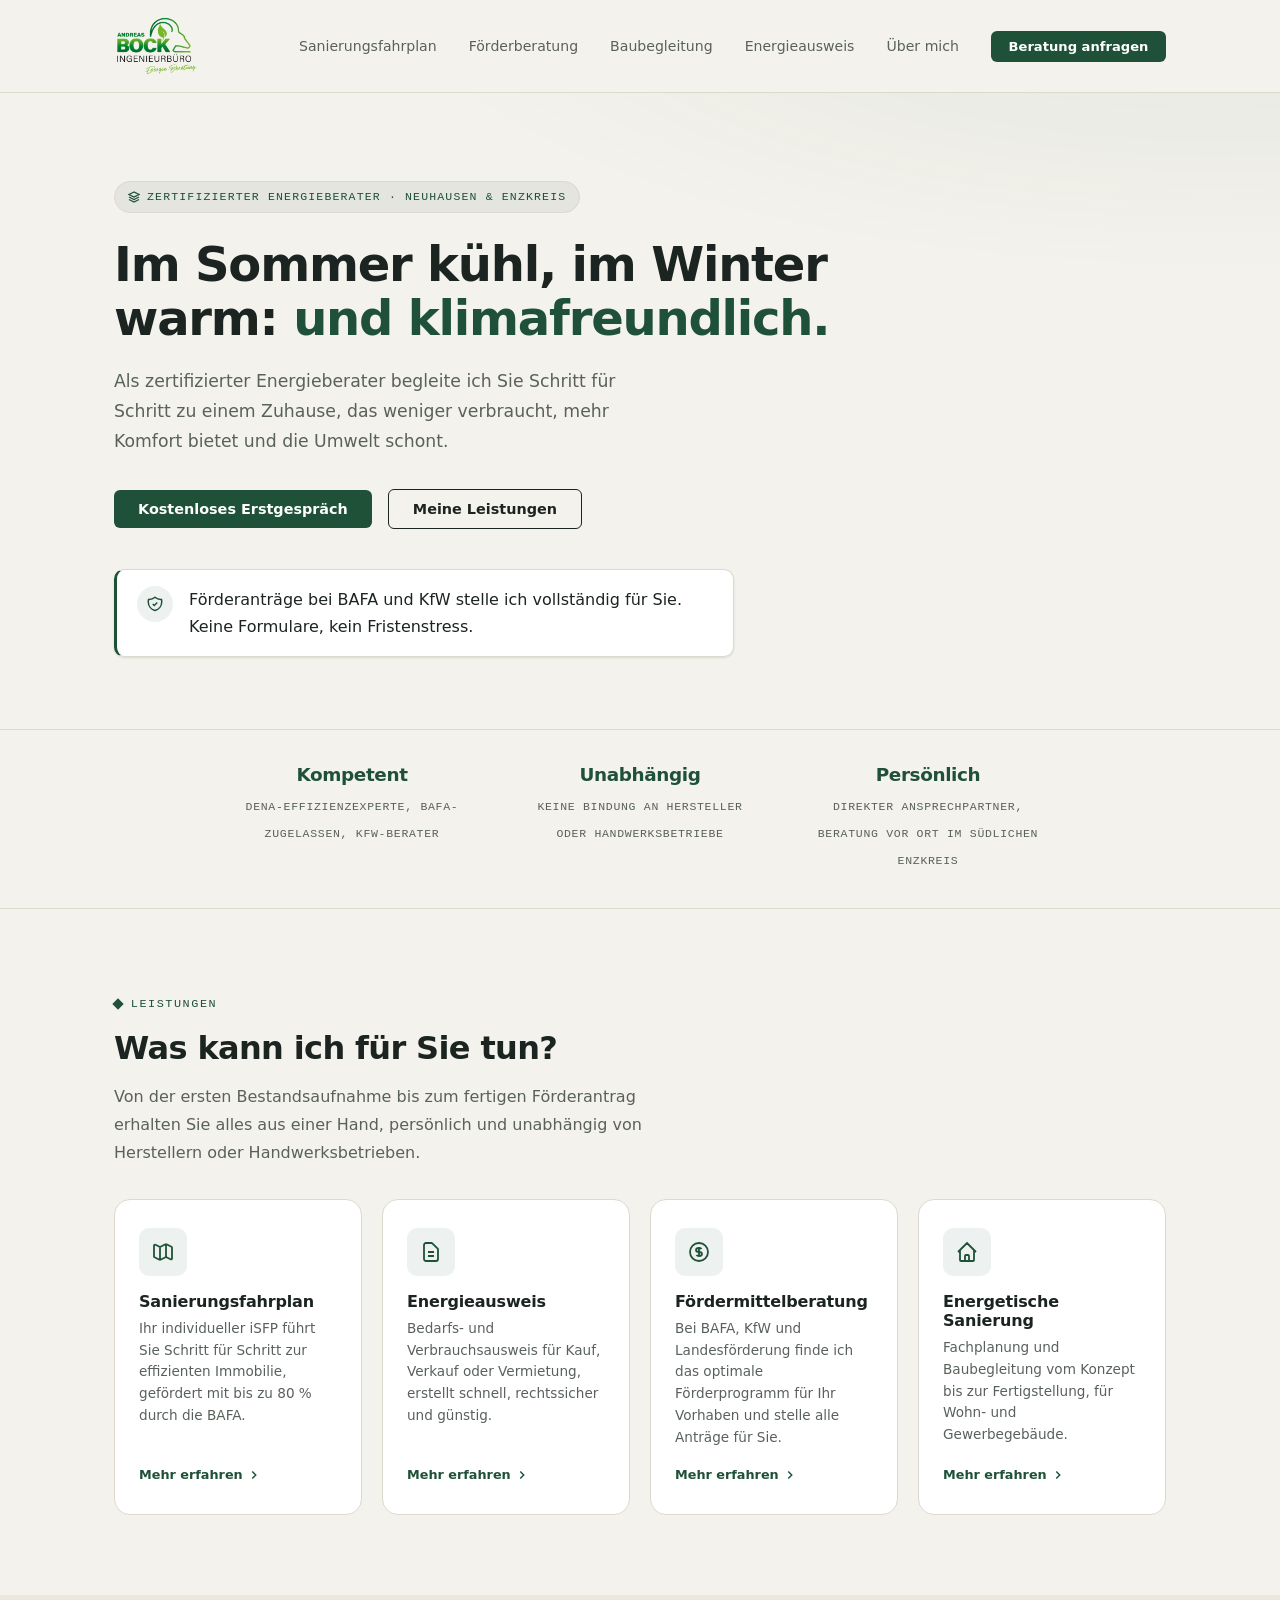
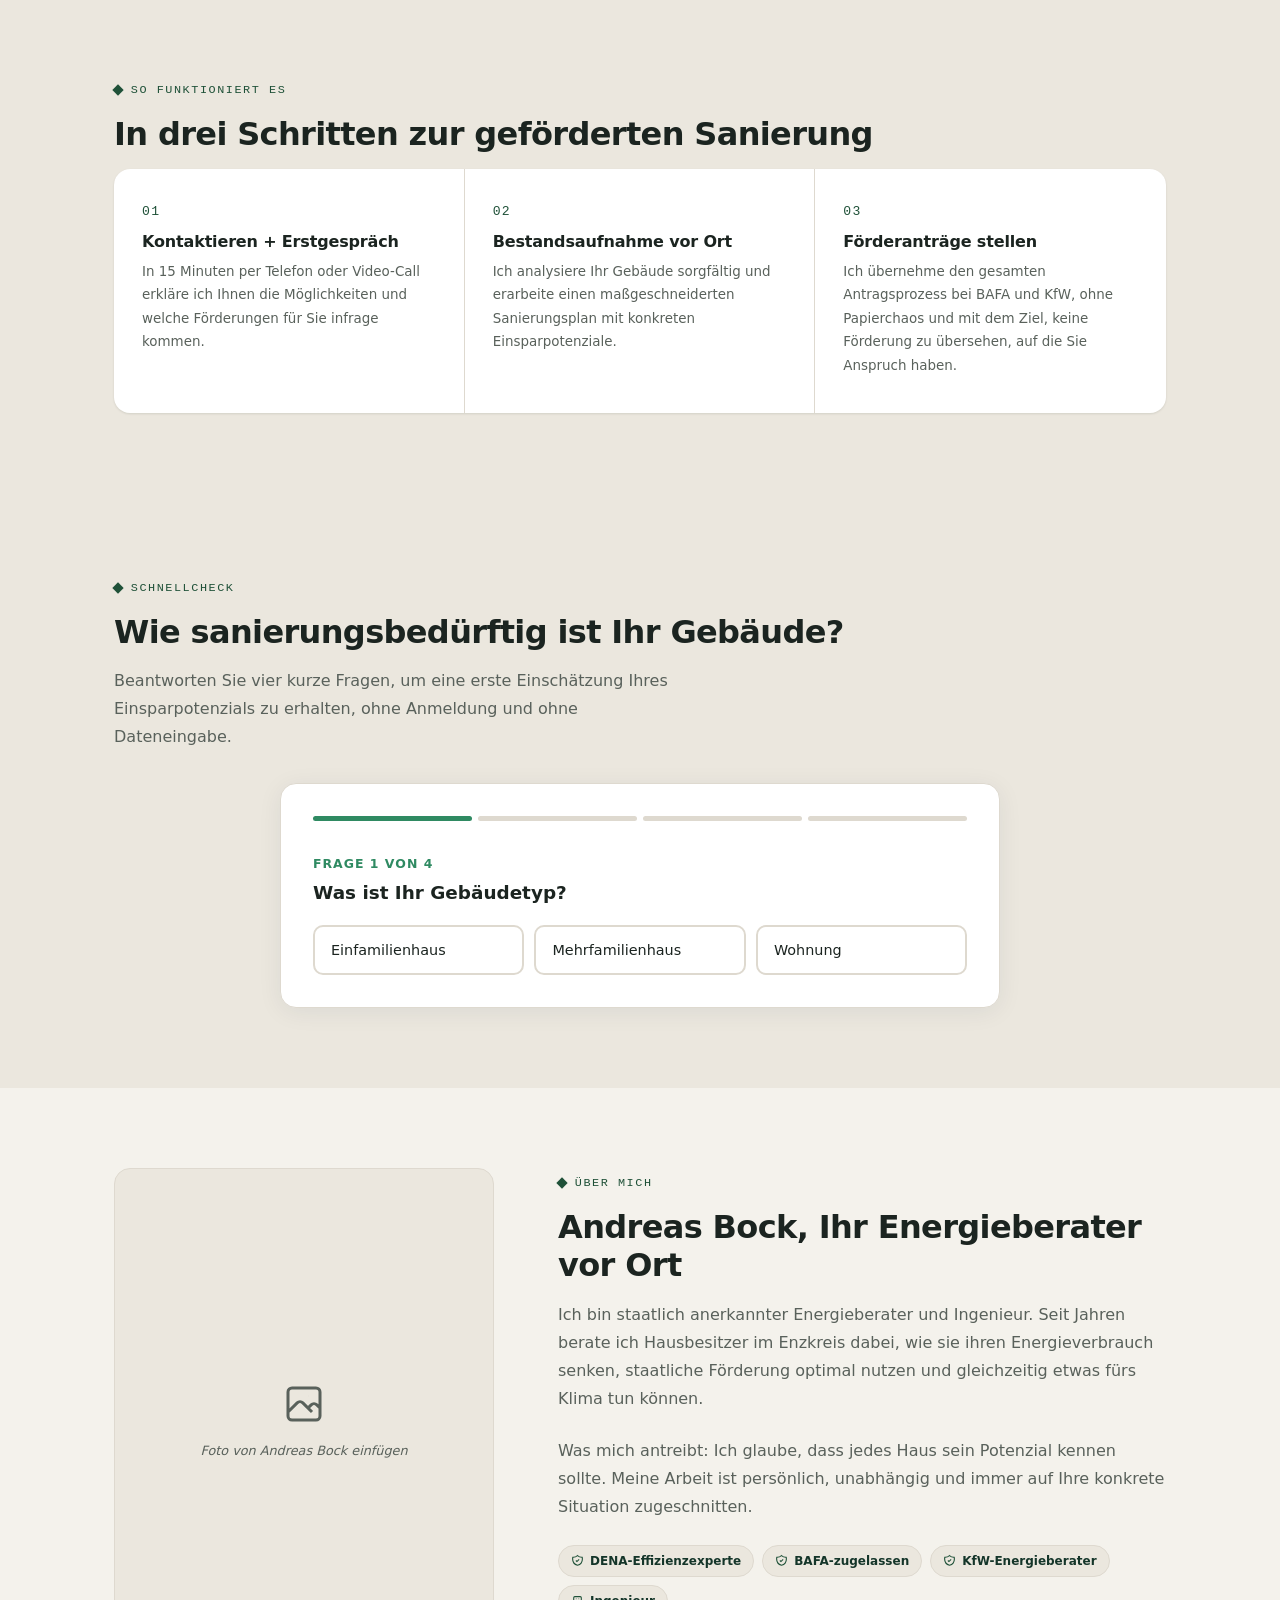
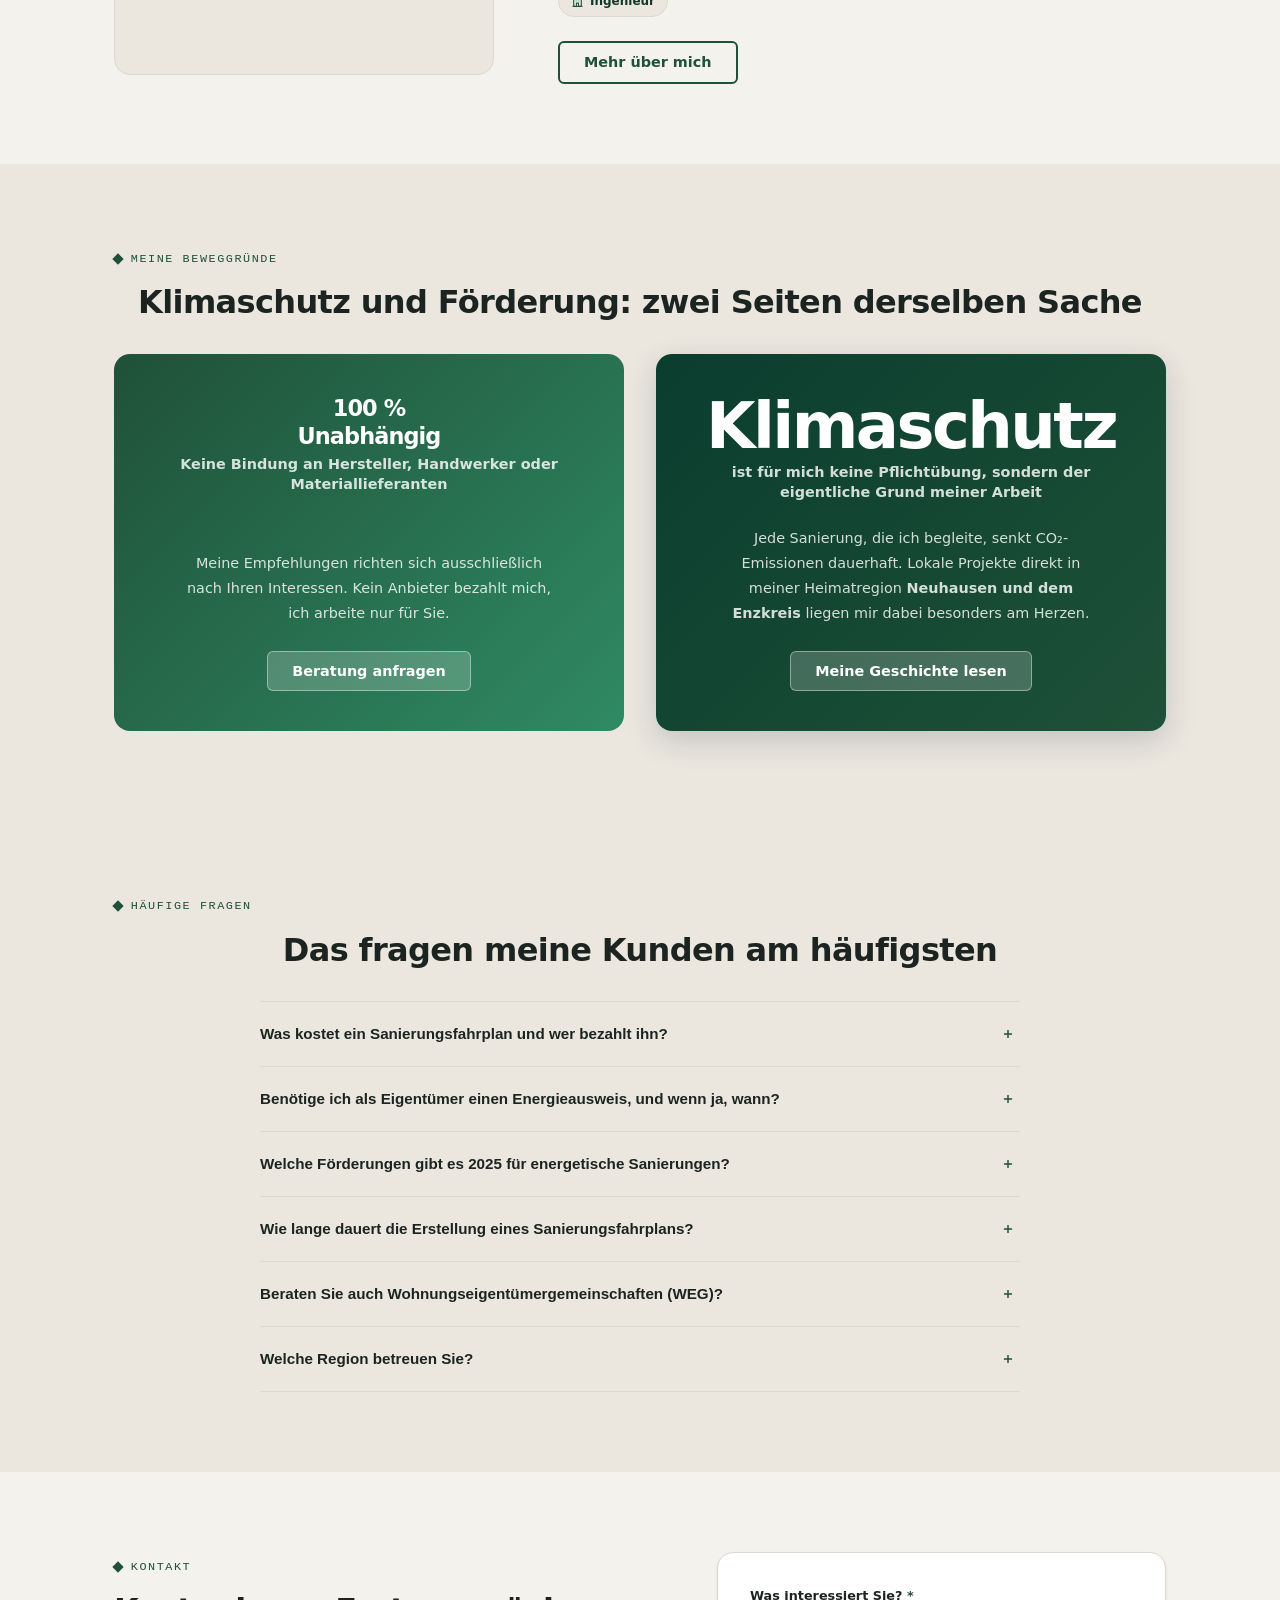
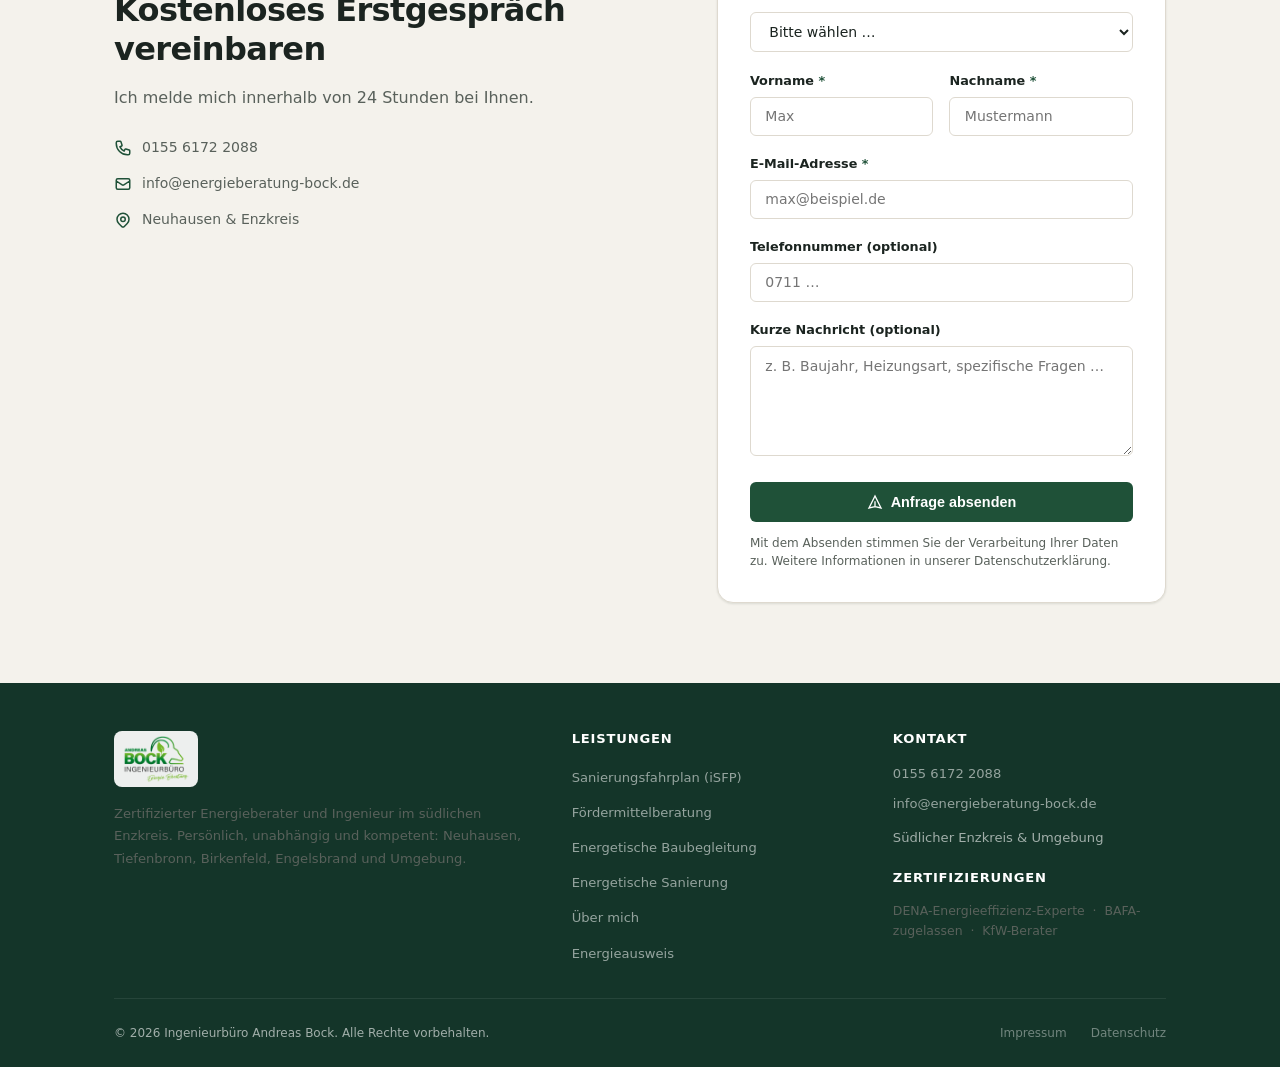
==== commit 997631c7: "Redesign: helles warmes Design statt navy-dominantem Dark-Look - Basis auf warmes Papier (#F4F2EC): " ====
--- a/index.html
+++ b/index.html
@@ -13,9 +13,6 @@
   <meta property="og:url" content="https://energieberatung-bock.de/">
   <meta property="og:title" content="Energieberatung Bock | Sanierungsfahrplan &amp; Förderberatung | Neuhausen / Enzkreis">
   <meta property="og:description" content="Zertifizierter Energieberater in Neuhausen und dem Enzkreis. BAFA-Förderung bis 80 %. Persönlich, regional, klimabewusst.">
-  <link rel="preconnect" href="https://fonts.googleapis.com">
-  <link rel="preconnect" href="https://fonts.gstatic.com" crossorigin>
-  <link href="https://fonts.googleapis.com/css2?family=Inter:wght@400;500;600;700;800&display=swap" rel="stylesheet">
   <link rel="stylesheet" href="css/style.css">
   <link rel="shortcut icon" href="favicon.ico">
   <style>
@@ -250,31 +247,6 @@
       <div class="stat"><span class="stat__number" style="font-size:1.15rem;">Persönlich</span><span class="stat__label">Direkter Ansprechpartner, Beratung vor Ort im südlichen Enzkreis</span></div>
     </div>
   </div>
-
-  <section class="section section--mist" aria-label="Bildergalerie: Energetische Sanierung und Klimaschutz" style="padding-top:3rem; padding-bottom:3rem;">
-    <div class="container">
-      <div class="grid-3">
-        <div>
-          <div class="illu-box illu-box--wide">
-            <img src="https://images.unsplash.com/photo-1776860155275-eee24bfb1dee?fm=jpg&amp;q=80&amp;w=1200&amp;fit=crop" alt="Modernes Haus mit effizienter Wärmepumpe" loading="lazy">
-          </div>
-          <p class="illu-caption">Effiziente Wärmepumpe statt fossiler Heizung</p>
-        </div>
-        <div>
-          <div class="illu-box illu-box--wide">
-            <img src="https://images.unsplash.com/photo-1482731215275-a1f151646268?fm=jpg&amp;q=80&amp;w=1200&amp;fit=crop" alt="Handwerker bei der energetischen Sanierung eines Hauses" loading="lazy">
-          </div>
-          <p class="illu-caption">Fachgerechte Dämmung und Sanierung</p>
-        </div>
-        <div>
-          <div class="illu-box illu-box--wide">
-            <img src="https://images.unsplash.com/photo-1444419988131-046ed4e5ffd6?fm=jpg&amp;q=80&amp;w=1200&amp;fit=crop" alt="Wald im Enzkreis als Sinnbild für Klimaschutz" loading="lazy">
-          </div>
-          <p class="illu-caption">Klimaschutz vor der eigenen Haustür</p>
-        </div>
-      </div>
-    </div>
-  </section>
 
   <section class="section" id="leistungen" aria-labelledby="leistungen-heading">
     <div class="container">
@@ -355,7 +327,7 @@
             <p class="sc-question">Wann wurde Ihr Gebäude gebaut?</p>
             <div class="sc-options" role="group" aria-label="Baujahr auswählen">
               <button class="sc-option" data-step="1" data-value="vor1980">Vor 1980</button>
-              <button class="sc-option" data-step="1" data-value="1980-2000">1980 – 2000</button>
+              <button class="sc-option" data-step="1" data-value="1980-2000">1980 bis 2000</button>
               <button class="sc-option" data-step="1" data-value="nach2000">Nach 2000</button>
             </div>
           </div>
@@ -566,19 +538,19 @@
         if (score >= 7) {
           badge   = 'Hohes Einsparpotenzial erkannt';
           title   = 'Ihr Gebäude hat erheblichen Sanierungsbedarf';
-          text    = 'Aufgrund des Baujahrs, der Heizungsanlage und des Sanierungsstands ist das Energieeinsparpotenzial Ihres Gebäudes besonders hoch. Mit einem individuellen Sanierungsfahrplan legen Sie die Grundlage für eine schrittweise, förderfähige Modernisierung, die Heizkosten dauerhaft senkt und den Wohnkomfort deutlich verbessert.';
+          text    = 'Baujahr, Heizung und Sanierungsstand zusammen ergeben ein hohes Einsparpotenzial. Ein individueller Sanierungsfahrplan zeigt Ihnen die sinnvolle Reihenfolge und sichert die passende Förderung.';
           saving  = 'bis zu 50 % Heizkosten';
           measure = 'Sanierungsfahrplan (iSFP)';
         } else if (score >= 4) {
           badge   = 'Merkliches Einsparpotenzial vorhanden';
           title   = 'Gezielte Maßnahmen können viel bewirken';
-          text    = 'Ihr Gebäude bietet noch spürbares Potenzial für Energieeinsparungen. Je nach Zustand von Dämmung, Fenstern und Heizungsanlage lassen sich mit gezielten Einzelmaßnahmen oder einem abgestimmten Sanierungspaket deutliche Einsparungen erzielen, bei attraktiver BAFA- oder KfW-Förderung.';
+          text    = 'Ihr Gebäude hat noch spürbares Potenzial. Je nach Zustand von Dämmung, Fenstern und Heizung bringen gezielte Einzelmaßnahmen oft schon deutliche Einsparungen, mit BAFA- oder KfW-Förderung.';
           saving  = 'bis zu 30 % Heizkosten';
           measure = 'Heizungscheck & Beratung';
         } else {
           badge   = 'Optimierungspotenzial vorhanden';
           title   = 'Ihr Gebäude ist gut aufgestellt';
-          text    = 'Ihr Gebäude befindet sich bereits in einem vergleichsweise guten energetischen Zustand. Dennoch lohnt sich ein professioneller Blick: Oft verbergen sich in Detailbereichen wie Lüftung, Warmwasser oder Regelungstechnik noch Einsparmöglichkeiten, die sich schnell amortisieren.';
+          text    = 'Ihr Gebäude steht energetisch schon gut da. Ein fachlicher Blick lohnt sich trotzdem: In Lüftung, Warmwasser oder Regelungstechnik stecken oft kleine Einsparungen, die sich schnell rechnen.';
           saving  = 'bis zu 15 % Energiekosten';
           measure = 'Energieberatung vor Ort';
         }
--- a/css/style.css
+++ b/css/style.css
@@ -13,20 +13,27 @@
    ============================================================ */
 
 :root {
-  --navy:   #0B2545;
-  --steel:  #1B4A7A;
-  --forest: #0E5C45;
-  --moss:   #1D9E75;
-  --mist:   #F0F4F8;
-  --chalk:  #FFFFFF;
-  --ink:    #1A2332;
-  --slate:  #4A5568;
-  --border: #D1DBE8;
+  /* Warme, helle Basis + Tannengrün als einziger Akzent */
+  --paper:  #F4F2EC;  /* Seitenhintergrund, warmes Off-White */
+  --mist:   #EBE7DE;  /* leicht dunklere Bänder / Tints */
+  --chalk:  #FFFFFF;  /* Karten, Formulare */
+  --ink:    #1B2420;  /* Fließtext, Überschriften */
+  --slate:  #59615B;  /* Sekundärtext */
+  --border: #DED9CF;  /* warme Haarlinien */
+  --forest: #1F5138;  /* Primär-Akzent (Buttons, Links) */
+  --moss:   #2F8A62;  /* helleres Grün: Icons, Hover */
+  --navy:   #143529;  /* tiefes Tannengrün: Footer, dunkle Akzentblöcke */
+  --steel:  #285C42;  /* mittleres Grün für Verläufe */
+  --sage:   #A9CFBE;  /* heller Grünton für Text auf Dunkel */
+  --tint:   rgba(31,81,56,0.08);  /* zarte Grünfläche */
+  --font-sans: system-ui, -apple-system, 'Segoe UI', Roboto, Helvetica, Arial, sans-serif;
+  --font-display: system-ui, -apple-system, 'Segoe UI', Roboto, Helvetica, Arial, sans-serif;
+  --font-mono: ui-monospace, 'SF Mono', SFMono-Regular, Menlo, Consolas, 'Liberation Mono', monospace;
   --radius-sm: 6px;
   --radius-md: 10px;
   --radius-lg: 16px;
-  --shadow-sm: 0 1px 3px rgba(11,37,69,0.08), 0 1px 2px rgba(11,37,69,0.06);
-  --shadow-md: 0 4px 16px rgba(11,37,69,0.10);
+  --shadow-sm: 0 1px 3px rgba(20,40,25,0.06), 0 1px 2px rgba(20,40,25,0.05);
+  --shadow-md: 0 10px 30px -18px rgba(20,40,25,0.45);
   --transition: 0.2s ease;
 }
 
@@ -35,9 +42,9 @@
 html { scroll-behavior: smooth; font-size: 16px; }
 
 body {
-  font-family: 'Inter', system-ui, -apple-system, sans-serif;
+  font-family: var(--font-sans);
   color: var(--ink);
-  background: var(--chalk);
+  background: var(--paper);
   line-height: 1.7;
   -webkit-font-smoothing: antialiased;
 }
@@ -46,21 +53,32 @@
 a { color: inherit; text-decoration: none; }
 
 /* ── TYPOGRAPHY ── */
-h1, h2, h3, h4 { line-height: 1.25; font-weight: 600; color: var(--ink); }
-h1 { font-size: clamp(1.75rem, 4vw, 2.6rem); }
-h2 { font-size: clamp(1.4rem, 3vw, 1.9rem); }
-h3 { font-size: 1.1rem; }
-h4 { font-size: 0.95rem; }
+h1, h2, h3, h4 { line-height: 1.2; font-weight: 700; color: var(--ink); letter-spacing: -0.02em; }
+h1 { font-size: clamp(1.85rem, 4vw, 2.7rem); }
+h2 { font-size: clamp(1.45rem, 3vw, 2rem); }
+h3 { font-size: 1.1rem; letter-spacing: -0.01em; }
+h4 { font-size: 0.95rem; letter-spacing: -0.01em; }
 p  { color: var(--slate); line-height: 1.75; }
 
 .eyebrow {
-  font-size: 0.7rem;
-  font-weight: 600;
-  letter-spacing: 0.12em;
+  font-family: var(--font-mono);
+  font-size: 0.74rem;
+  font-weight: 500;
+  letter-spacing: 0.13em;
   text-transform: uppercase;
-  color: var(--moss);
-  margin-bottom: 0.6rem;
-  display: block;
+  color: var(--forest);
+  margin-bottom: 0.9rem;
+  display: inline-flex;
+  align-items: center;
+  gap: 0.55rem;
+}
+.eyebrow::before {
+  content: "";
+  width: 0.5rem;
+  height: 0.5rem;
+  background: currentColor;
+  transform: rotate(45deg);
+  flex: none;
 }
 
 /* ── LAYOUT ── */
@@ -76,11 +94,12 @@
 
 /* ── NAVIGATION ── */
 .nav {
-  background: var(--navy);
+  background: color-mix(in srgb, var(--paper) 88%, transparent);
+  backdrop-filter: saturate(1.1) blur(8px);
   position: sticky;
   top: 0;
   z-index: 100;
-  border-bottom: 1px solid rgba(255,255,255,0.08);
+  border-bottom: 1px solid var(--border);
 }
 .nav__inner {
   display: flex;
@@ -96,12 +115,10 @@
   color: var(--chalk);
 }
 .nav__logo-img {
-  height: 64px;
+  height: 60px;
   width: auto;
   display: block;
   border-radius: 8px;
-  padding: 4px 8px;
-  background: rgba(255,255,255,0.92);
 }
 .nav__logo-name {
   font-size: 1rem;
@@ -123,12 +140,12 @@
   list-style: none;
 }
 .nav__links a {
-  font-size: 0.85rem;
-  color: rgba(255,255,255,0.7);
+  font-size: 0.88rem;
+  color: var(--slate);
   font-weight: 500;
   transition: color var(--transition);
 }
-.nav__links a:hover { color: var(--chalk); }
+.nav__links a:hover { color: var(--ink); }
 .nav__cta {
   background: var(--forest);
   color: var(--chalk) !important;
@@ -153,7 +170,7 @@
   display: block;
   width: 22px;
   height: 2px;
-  background: var(--chalk);
+  background: var(--ink);
   border-radius: 2px;
   transition: var(--transition);
 }
@@ -161,33 +178,12 @@
 /* ── HERO ── */
 .hero {
   background:
-    radial-gradient(ellipse 80% 60% at 70% 40%, rgba(27,74,122,0.45) 0%, transparent 70%),
-    linear-gradient(160deg, #0a1f3d 0%, #0B2545 45%, #0c3528 100%);
-  padding: 7rem 0 6rem;
+    radial-gradient(110% 80% at 95% -20%, var(--tint) 0%, transparent 60%),
+    var(--paper);
+  padding: clamp(3rem, 7vw, 5.5rem) 0 clamp(3rem, 6vw, 4.5rem);
   position: relative;
   overflow: hidden;
-}
-.hero::before {
-  content: '';
-  position: absolute;
-  inset: 0;
-  background-image:
-    linear-gradient(rgba(255,255,255,0.028) 1px, transparent 1px),
-    linear-gradient(90deg, rgba(255,255,255,0.028) 1px, transparent 1px);
-  background-size: 52px 52px;
-  mask-image: radial-gradient(ellipse 80% 90% at 60% 40%, black 20%, transparent 80%);
-  -webkit-mask-image: radial-gradient(ellipse 80% 90% at 60% 40%, black 20%, transparent 80%);
-}
-.hero::after {
-  content: '';
-  position: absolute;
-  width: 520px;
-  height: 520px;
-  border-radius: 50%;
-  border: 1px solid rgba(255,255,255,0.04);
-  right: -120px;
-  top: -140px;
-  box-shadow: inset 0 0 60px rgba(14,92,69,0.08);
+  border-bottom: 1px solid var(--border);
 }
 .hero__inner {
   position: relative;
@@ -206,34 +202,35 @@
 .hero__tag {
   display: inline-flex;
   align-items: center;
-  gap: 6px;
-  background: rgba(29,158,117,0.2);
-  border: 1px solid rgba(29,158,117,0.35);
-  color: #6EE7C0;
+  gap: 7px;
+  background: var(--tint);
+  border: 1px solid var(--border);
+  color: var(--forest);
+  font-family: var(--font-mono);
   font-size: 0.72rem;
-  font-weight: 600;
-  letter-spacing: 0.08em;
+  font-weight: 500;
+  letter-spacing: 0.1em;
   text-transform: uppercase;
-  padding: 5px 12px;
+  padding: 5px 13px;
   border-radius: 100px;
   margin-bottom: 1.5rem;
 }
 .hero__tag svg { width: 12px; height: 12px; }
 .hero h1 {
-  color: var(--chalk);
-  font-size: clamp(1.9rem, 4.5vw, 2.9rem);
+  color: var(--ink);
+  font-size: clamp(2rem, 4.5vw, 3rem);
   font-weight: 700;
-  line-height: 1.2;
+  line-height: 1.14;
   margin-bottom: 1.25rem;
-  letter-spacing: -0.02em;
+  letter-spacing: -0.025em;
 }
 .hero h1 em {
   font-style: normal;
-  color: #6EE7C0;
+  color: var(--forest);
 }
 .hero__sub {
-  color: rgba(255,255,255,0.72);
-  font-size: 1.05rem;
+  color: var(--slate);
+  font-size: 1.08rem;
   margin-bottom: 2rem;
   max-width: 540px;
 }
@@ -260,11 +257,11 @@
 }
 .btn--primary:hover { background: var(--moss); transform: translateY(-1px); }
 .btn--ghost {
-  background: rgba(255,255,255,0.1);
-  color: var(--chalk);
-  border: 1px solid rgba(255,255,255,0.25);
-}
-.btn--ghost:hover { background: rgba(255,255,255,0.18); }
+  background: transparent;
+  color: var(--ink);
+  border: 1px solid var(--ink);
+}
+.btn--ghost:hover { background: var(--ink); color: var(--paper); transform: translateY(-1px); }
 .btn--outline {
   background: transparent;
   color: var(--forest);
@@ -276,8 +273,9 @@
 
 /* ── FÖRDER-BANNER ── */
 .foerder-banner {
-  background: rgba(14,92,69,0.25);
-  border: 1px solid rgba(110,231,192,0.3);
+  background: var(--chalk);
+  border: 1px solid var(--border);
+  border-left: 3px solid var(--forest);
   border-radius: var(--radius-md);
   padding: 1rem 1.25rem;
   display: flex;
@@ -285,58 +283,61 @@
   gap: 1rem;
   margin-top: 2.5rem;
   max-width: 620px;
+  box-shadow: var(--shadow-sm);
 }
 .foerder-banner__icon {
   width: 36px;
   height: 36px;
-  background: rgba(29,158,117,0.3);
+  background: var(--tint);
   border-radius: 50%;
   display: flex;
   align-items: center;
   justify-content: center;
   flex-shrink: 0;
 }
-.foerder-banner__icon svg { width: 18px; height: 18px; color: #6EE7C0; }
+.foerder-banner__icon svg { width: 18px; height: 18px; color: var(--forest); }
 .foerder-banner__text strong {
   display: block;
-  color: #6EE7C0;
+  color: var(--ink);
   font-size: 0.88rem;
   font-weight: 700;
   margin-bottom: 2px;
 }
 .foerder-banner__text p {
-  color: rgba(255,255,255,0.65);
+  color: var(--slate);
   font-size: 0.8rem;
   line-height: 1.5;
 }
 
 /* ── STATS BAR ── */
 .stats-bar {
-  background: var(--navy);
-  padding: 2rem 0;
-  border-bottom: 1px solid rgba(255,255,255,0.07);
+  background: var(--paper);
+  padding: 2.25rem 0;
+  border-bottom: 1px solid var(--border);
 }
 .stats-bar__inner {
   display: flex;
   justify-content: center;
-  gap: 4rem;
+  gap: 3rem;
   flex-wrap: wrap;
 }
-.stat { text-align: center; }
+.stat { text-align: center; max-width: 15rem; }
 .stat__number {
   display: block;
   font-size: 1.8rem;
-  font-weight: 800;
-  color: #6EE7C0;
+  font-weight: 700;
+  color: var(--forest);
   line-height: 1;
-  margin-bottom: 4px;
+  margin-bottom: 6px;
   letter-spacing: -0.02em;
 }
 .stat__label {
-  font-size: 0.75rem;
-  color: rgba(255,255,255,0.5);
+  font-family: var(--font-mono);
+  font-size: 0.72rem;
+  color: var(--slate);
   text-transform: uppercase;
-  letter-spacing: 0.08em;
+  letter-spacing: 0.06em;
+  line-height: 1.4;
 }
 
 /* ── LEISTUNGS-KACHELN ── */
@@ -359,7 +360,7 @@
 .kachel__icon {
   width: 48px;
   height: 48px;
-  background: #E8F5F0;
+  background: var(--tint);
   border-radius: var(--radius-md);
   display: flex;
   align-items: center;
@@ -393,15 +394,15 @@
 .prozess-step:last-child { border-right: none; }
 .prozess-step:hover { background: #f7fbf9; }
 .prozess-step__num {
-  font-size: 2.8rem;
-  font-weight: 800;
-  color: var(--moss);
-  opacity: 0.25;
+  font-family: var(--font-mono);
+  font-size: 0.82rem;
+  font-weight: 500;
+  color: var(--forest);
   line-height: 1;
-  margin-bottom: 0.75rem;
-  letter-spacing: -0.04em;
-}
-.prozess-step h3 { font-size: 1rem; margin-bottom: 0.5rem; color: var(--navy); }
+  margin-bottom: 0.9rem;
+  letter-spacing: 0.1em;
+}
+.prozess-step h3 { font-size: 1rem; margin-bottom: 0.5rem; color: var(--ink); }
 .prozess-step p  { font-size: 0.84rem; }
 
 /* ── ÜBER MICH ── */
@@ -482,7 +483,7 @@
 .fallbeispiel__header h3 { color: var(--chalk); font-size: 0.95rem; }
 .fallbeispiel__tag {
   background: rgba(29,158,117,0.25);
-  color: #6EE7C0;
+  color: var(--sage);
   font-size: 0.7rem;
   font-weight: 600;
   letter-spacing: 0.06em;
@@ -695,18 +696,17 @@
   margin-bottom: 0.25rem;
   letter-spacing: -0.04em;
   color: #fff;
-  text-shadow: 0 2px 8px rgba(0,0,0,0.25);
 }
 .foerder-highlight__label {
   font-size: 1rem;
   font-weight: 700;
-  color: rgba(0,0,0,0.85);
+  color: rgba(255,255,255,0.92);
   margin-bottom: 1rem;
   line-height: 1.4;
 }
 .foerder-highlight p {
   font-size: 0.9rem;
-  color: rgba(0,0,0,0.75);
+  color: rgba(255,255,255,0.82);
   max-width: 380px;
   margin: 0 auto;
   flex: 1;
@@ -717,7 +717,7 @@
 }
 .foerder-highlight--klima {
   background: linear-gradient(135deg, #083d2b, var(--forest));
-  box-shadow: 0 0 0 3px rgba(14,92,69,0.5), 0 12px 40px rgba(14,92,69,0.35);
+  box-shadow: 0 10px 30px rgba(11,37,69,0.18);
 }
 .foerder-highlight__icon { margin-bottom: 1rem; opacity: 0.9; }
 
@@ -855,23 +855,28 @@
 
 /* ── SUBPAGES ── */
 .page-hero {
-  background: linear-gradient(135deg, var(--navy) 0%, var(--steel) 100%);
-  padding: 4rem 0 3rem;
-  color: var(--chalk);
-}
-.page-hero h1 { font-size: clamp(1.6rem, 3.5vw, 2.3rem); margin-bottom: 0.75rem; }
-.page-hero p  { color: rgba(255,255,255,0.7); font-size: 1rem; max-width: 600px; }
+  background:
+    radial-gradient(90% 120% at 92% -30%, var(--tint) 0%, transparent 60%),
+    var(--paper);
+  padding: clamp(2.75rem, 6vw, 4rem) 0 clamp(2.25rem, 4vw, 3rem);
+  color: var(--ink);
+  border-bottom: 1px solid var(--border);
+}
+.page-hero h1 { font-size: clamp(1.7rem, 3.5vw, 2.4rem); margin-bottom: 0.75rem; }
+.page-hero p  { color: var(--slate); font-size: 1.05rem; max-width: 600px; }
 .breadcrumb {
   display: flex;
   align-items: center;
   gap: 0.5rem;
-  font-size: 0.75rem;
-  color: rgba(255,255,255,0.5);
+  font-family: var(--font-mono);
+  font-size: 0.74rem;
+  letter-spacing: 0.04em;
+  color: var(--slate);
   margin-bottom: 1rem;
 }
-.breadcrumb a { color: rgba(255,255,255,0.5); }
-.breadcrumb a:hover { color: var(--chalk); }
-.breadcrumb span { opacity: 0.4; }
+.breadcrumb a { color: var(--slate); }
+.breadcrumb a:hover { color: var(--forest); }
+.breadcrumb span { opacity: 0.5; }
 
 .prose-section { max-width: 820px; margin: 0 auto; padding: 4rem 1.5rem; }
 .prose-section h2 { font-size: 1.4rem; margin: 2.5rem 0 0.75rem; color: var(--navy); }
@@ -903,7 +908,7 @@
   }
   .slogan-banner__icons { gap: 1.5rem; flex-wrap: wrap; }
   .ueber-portrait { aspect-ratio: 16/9; }
-  .nav__links { display: none; flex-direction: column; position: absolute; top: 100%; left: 0; right: 0; background: var(--navy); padding: 1rem 1.5rem 1.5rem; border-top: 1px solid rgba(255,255,255,0.08); gap: 1rem; }
+  .nav__links { display: none; flex-direction: column; position: absolute; top: 100%; left: 0; right: 0; background: var(--paper); padding: 1rem 1.5rem 1.5rem; border-bottom: 1px solid var(--border); box-shadow: var(--shadow-md); gap: 1rem; }
   .nav__links.open { display: flex; }
   .nav { position: relative; }
   .nav__inner { position: relative; }
